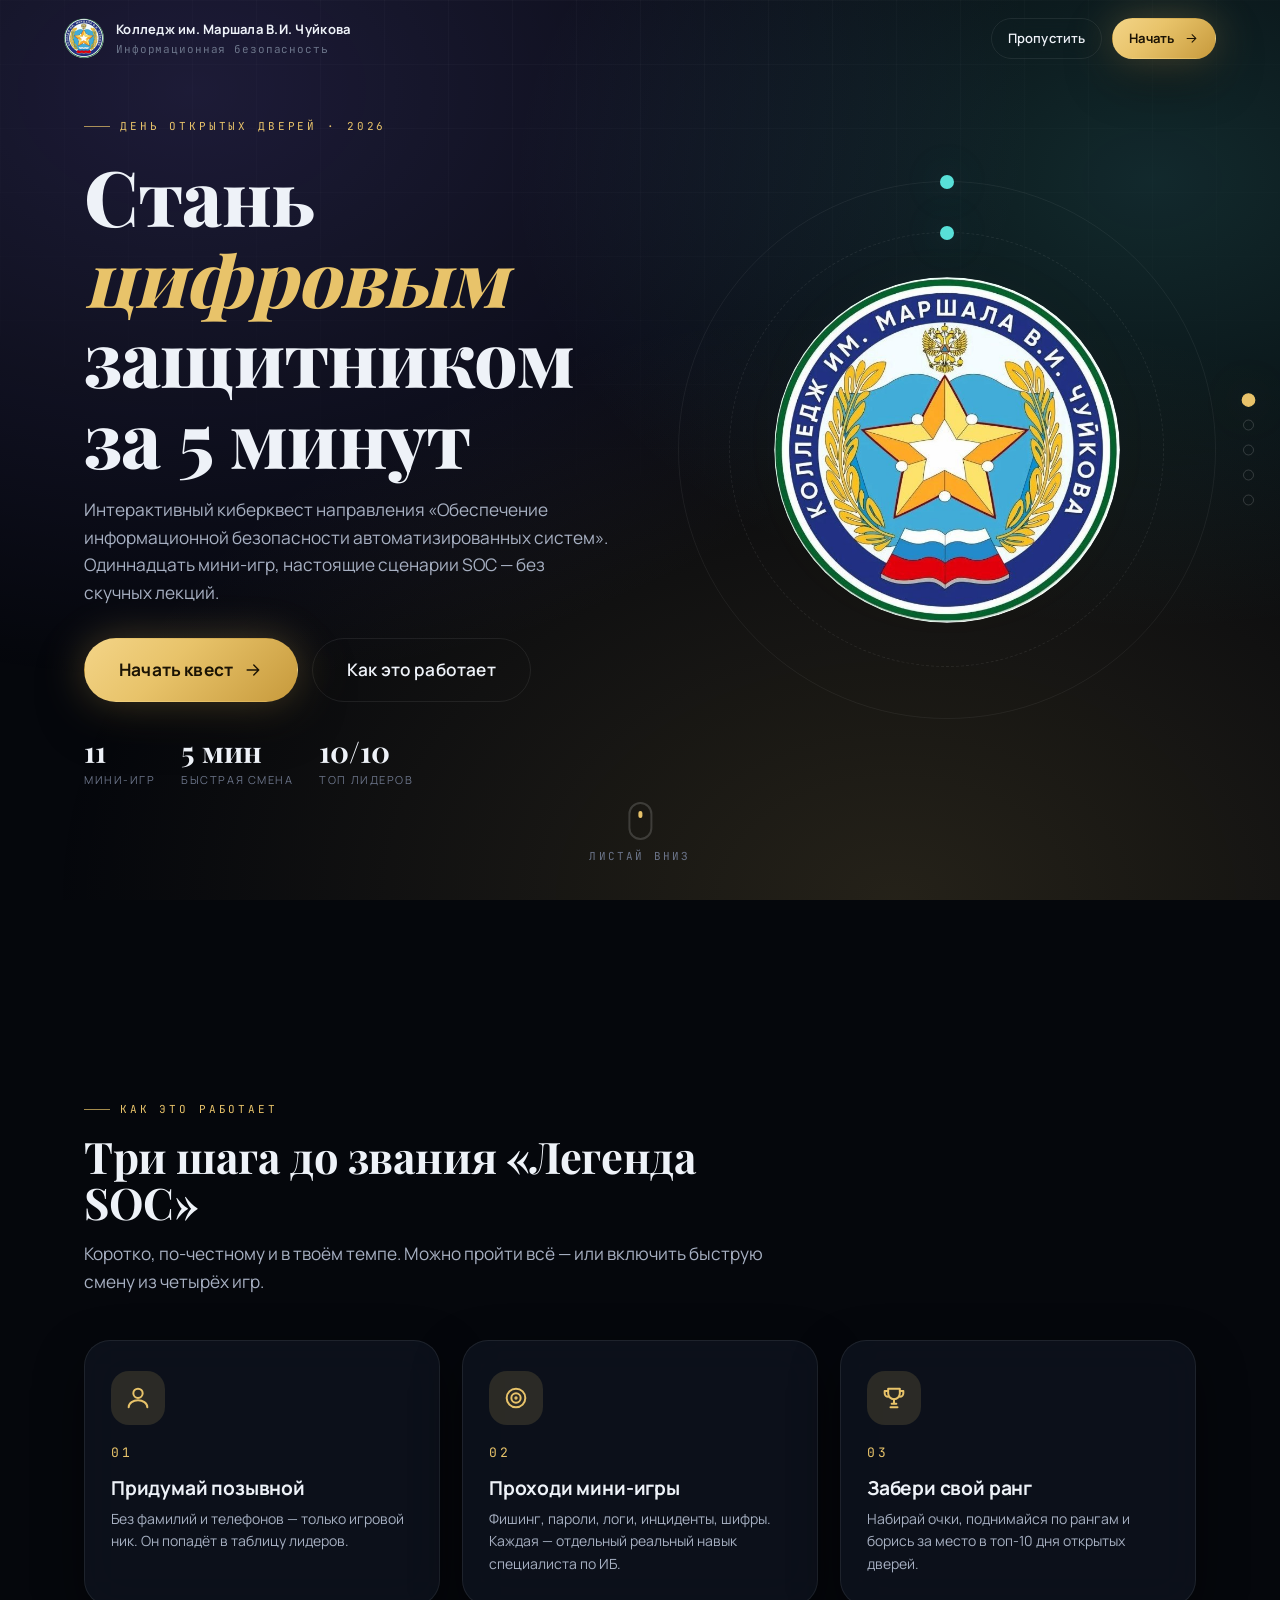
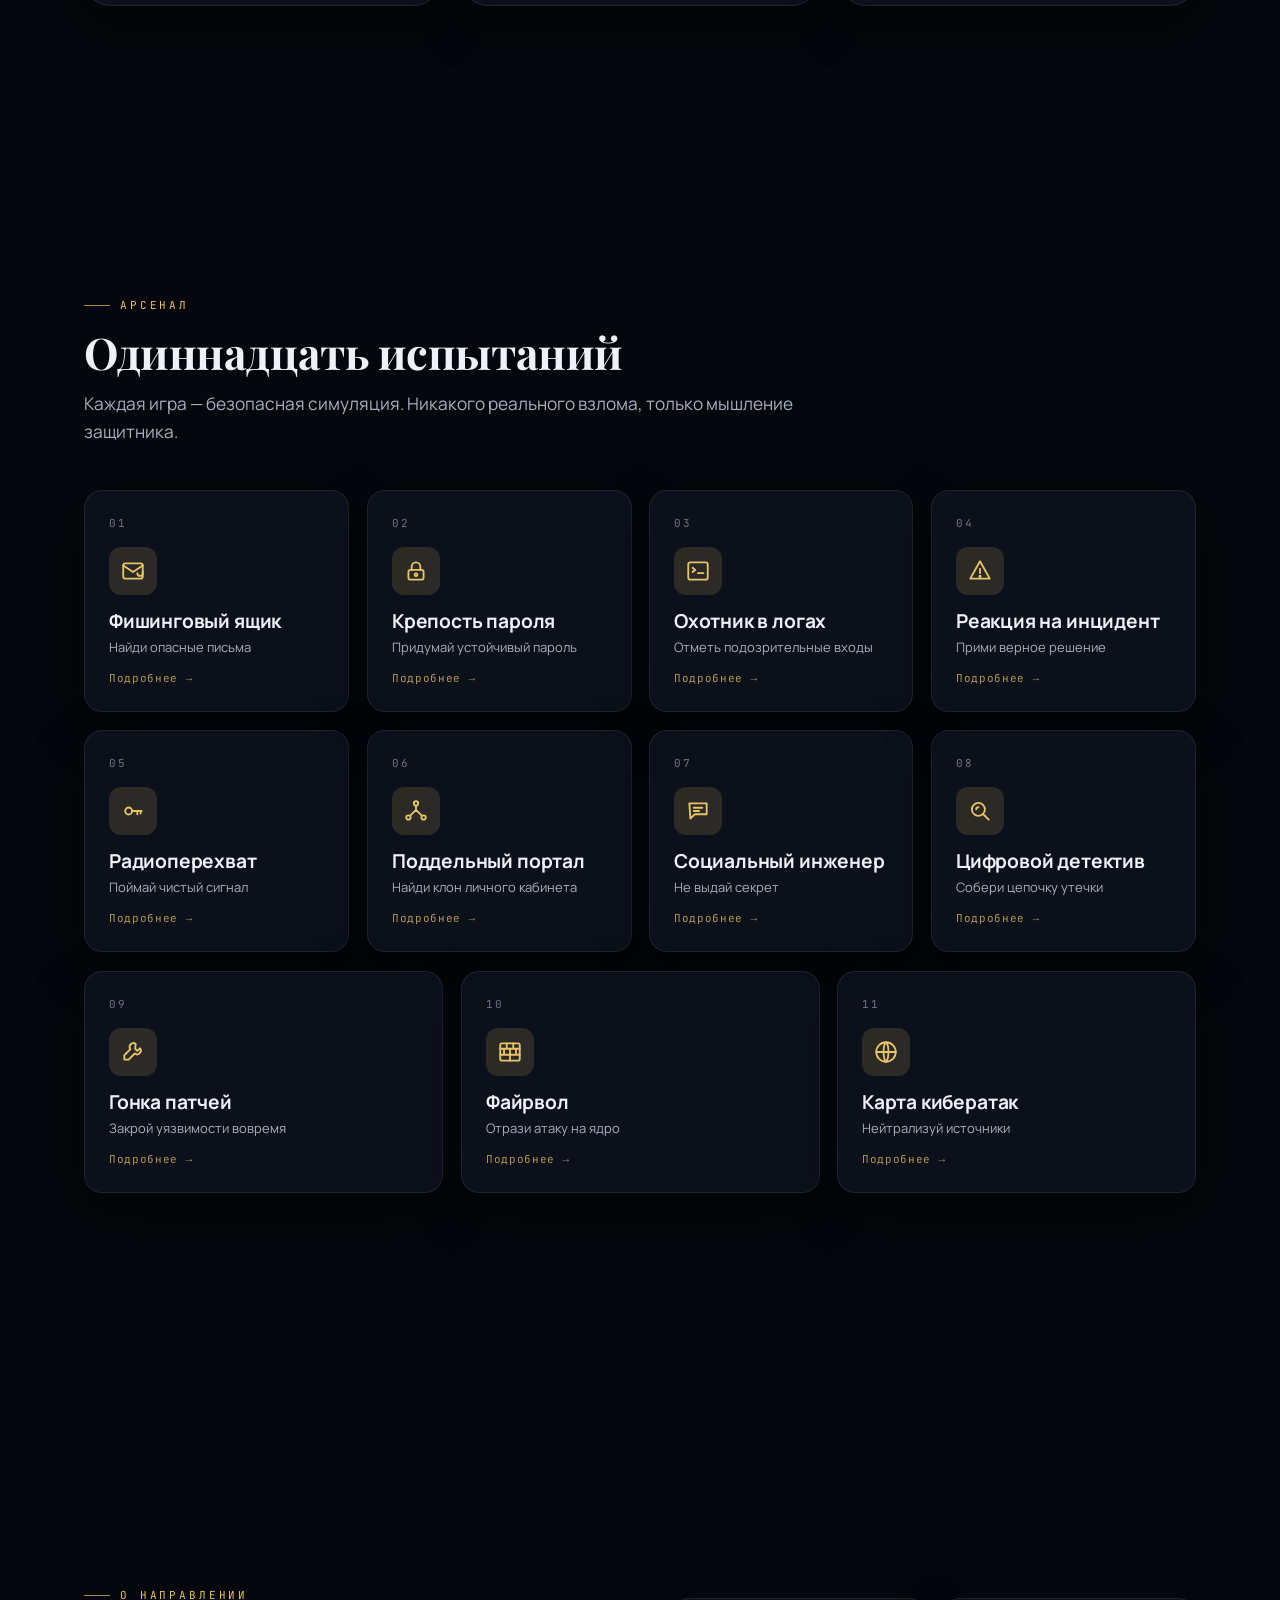
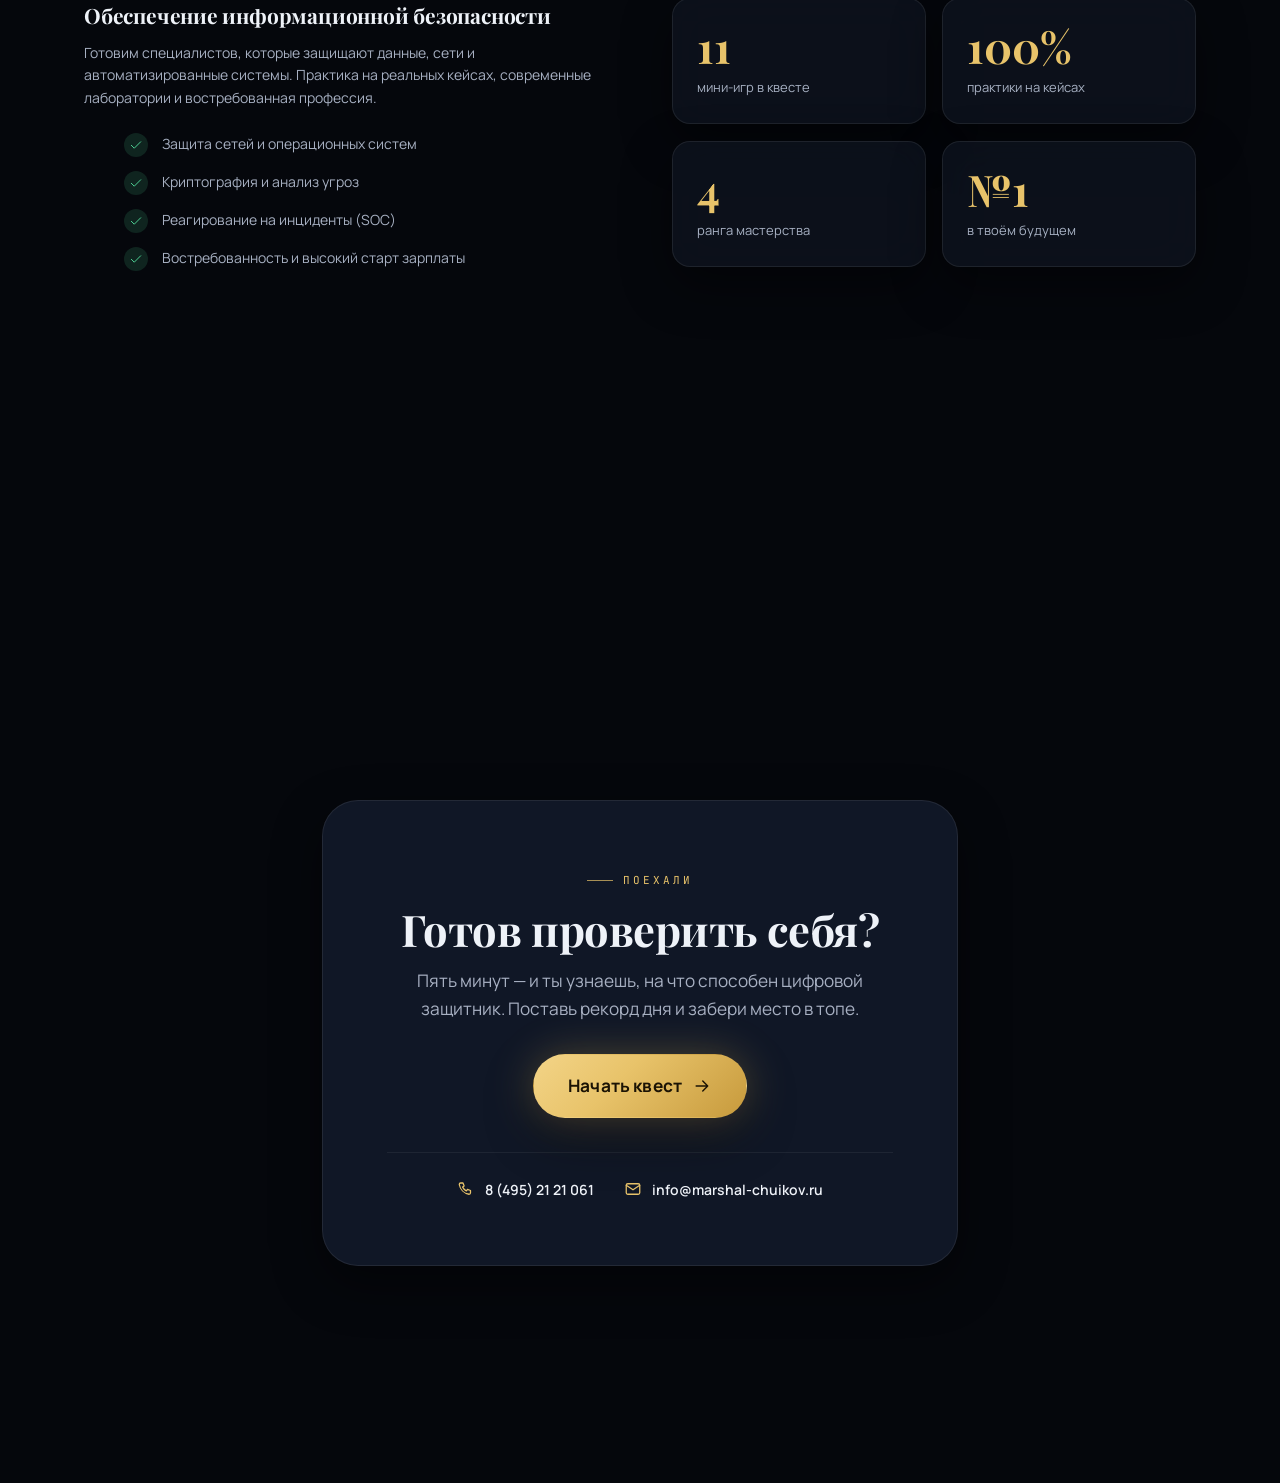
==== index.html @ a4984ce8 "Random directional core cracks and falling shard shatter on break." ====
<!DOCTYPE html>
<html lang="ru">
  <head>
    <meta charset="UTF-8" />
    <meta name="viewport" content="width=device-width, initial-scale=1.0" />
    <meta http-equiv="Cache-Control" content="no-cache, no-store, must-revalidate" />
    <meta http-equiv="Pragma" content="no-cache" />
    <meta name="referrer" content="strict-origin-when-cross-origin" />
    <meta http-equiv="X-Content-Type-Options" content="nosniff" />
    <meta
      http-equiv="Content-Security-Policy"
      content="default-src 'self'; script-src 'self'; style-src 'self' 'unsafe-inline'; img-src 'self' data: blob:; font-src 'self' data:; connect-src 'self' https://*.supabase.co wss://*.supabase.co; base-uri 'self'; form-action 'self'; object-src 'none'; frame-ancestors 'none'"
    />
    <title>КиберКвест · Колледж им. Маршала В.И. Чуйкова</title>
    <link rel="icon" href="assets/logo-chuikov.png" />
    <link rel="stylesheet" href="css/fonts.css?v=11" />
    <link rel="stylesheet" href="css/tokens.css?v=11" />
    <link rel="stylesheet" href="css/base.css?v=11" />
    <link rel="stylesheet" href="css/landing.css?v=11" />
    <link rel="stylesheet" href="css/app.css?v=20" />
    <link rel="stylesheet" href="css/games.css?v=24" />
  </head>
  <body data-build="24">
    <!-- ===================== SPLASH ===================== -->
    <div id="splash">
      <div class="splash-inner">
        <img
          class="splash-logo"
          src="assets/logo-chuikov.png"
          alt="Логотип колледжа"
        />
        <div class="splash-ring"><i></i></div>
        <div class="splash-title">Загрузка киберквеста</div>
      </div>
    </div>

    <!-- ===================== ЛЕНДИНГ ===================== -->
    <div class="l-progress" id="lProgress"></div>

    <header class="l-top" id="lTop">
      <div class="l-brand">
        <img src="assets/logo-chuikov.png" alt="" />
        <div>
          <b>Колледж им. Маршала В.И. Чуйкова</b>
          <span>Информационная безопасность</span>
        </div>
      </div>
      <div class="l-actions">
        <button class="btn btn-ghost btn-sm" id="skipBtn">Пропустить</button>
        <button class="btn btn-primary btn-sm" id="topStart">
          Начать <span class="i-arrow"></span>
        </button>
      </div>
    </header>

    <nav class="l-dots" id="lDots" aria-label="Навигация по секциям"></nav>

    <main id="landing">
      <!-- 1 — Герой -->
      <section class="snap-sec" id="s-hero" data-sec="0">
        <div class="container hero">
          <div class="hero-copy">
            <span class="eyebrow" data-reveal>День открытых дверей · 2026</span>
            <h1 data-reveal data-reveal-delay="80">
              Стань <em>цифровым</em> защитником за&nbsp;5&nbsp;минут
            </h1>
            <p class="hero-lead" data-reveal data-reveal-delay="160">
              Интерактивный киберквест направления «Обеспечение информационной
              безопасности автоматизированных систем». Одиннадцать мини-игр,
              настоящие сценарии SOC — без скучных лекций.
            </p>
            <div class="hero-cta" data-reveal data-reveal-delay="240">
              <button class="btn btn-primary btn-lg" id="heroStart">
                Начать квест <span class="i-arrow"></span>
              </button>
              <button class="btn btn-ghost btn-lg" id="heroScroll">
                Как это работает
              </button>
            </div>
            <div class="hero-meta" data-reveal data-reveal-delay="320">
              <div class="m">
                <b data-count="11">11</b><span>мини-игр</span>
              </div>
              <div class="m">
                <b data-count="5" data-suffix=" мин">5 мин</b
                ><span>быстрая смена</span>
              </div>
              <div class="m">
                <b data-count="10" data-suffix="/10">10/10</b
                ><span>топ лидеров</span>
              </div>
            </div>
          </div>
          <div class="hero-visual">
            <div class="orb-glow" data-parallax="0.05"></div>
            <div class="orb-ring r2"><span class="sat"></span></div>
            <div class="orb-ring r1"><span class="sat"></span></div>
            <div class="hero-orb-wrap">
              <img
                class="hero-orb"
                src="assets/logo-chuikov.png"
                alt="Эмблема колледжа"
              />
            </div>
          </div>
        </div>
        <div class="scroll-hint">
          <div class="mouse"></div>
          Листай вниз
        </div>
      </section>

      <!-- 2 — Что это -->
      <section class="snap-sec" id="s-how" data-sec="1">
        <div class="container games-wrap">
          <div class="sec-head">
            <span class="eyebrow" data-reveal>Как это работает</span>
            <h2 data-reveal data-reveal-delay="80">
              Три шага до звания «Легенда SOC»
            </h2>
            <p data-reveal data-reveal-delay="160">
              Коротко, по-честному и в твоём темпе. Можно пройти всё — или
              включить быструю смену из четырёх игр.
            </p>
          </div>
          <div class="steps" data-reveal-group>
            <div class="step panel" data-reveal>
              <div class="ic i-user"></div>
              <div class="num">01</div>
              <h3>Придумай позывной</h3>
              <p>
                Без фамилий и телефонов — только игровой ник. Он попадёт в
                таблицу лидеров.
              </p>
            </div>
            <div class="step panel" data-reveal>
              <div class="ic i-target"></div>
              <div class="num">02</div>
              <h3>Проходи мини-игры</h3>
              <p>
                Фишинг, пароли, логи, инциденты, шифры. Каждая — отдельный
                реальный навык специалиста по ИБ.
              </p>
            </div>
            <div class="step panel" data-reveal>
              <div class="ic i-trophy"></div>
              <div class="num">03</div>
              <h3>Забери свой ранг</h3>
              <p>
                Набирай очки, поднимайся по рангам и борись за место в топ-10
                дня открытых дверей.
              </p>
            </div>
          </div>
        </div>
      </section>

      <!-- 3 — Игры -->
      <section class="snap-sec" id="s-games" data-sec="2">
        <div class="container games-wrap">
          <div class="sec-head">
            <span class="eyebrow" data-reveal>Арсенал</span>
            <h2 data-reveal data-reveal-delay="80">Одиннадцать испытаний</h2>
            <p data-reveal data-reveal-delay="160">
              Каждая игра — безопасная симуляция. Никакого реального взлома, только
              мышление защитника.
            </p>
          </div>
          <div class="game-grid" id="landingGames" data-reveal-group></div>
        </div>
      </section>

      <!-- 4 — Направление -->
      <section class="snap-sec" id="s-dir" data-sec="3">
        <div class="container">
          <div class="dir">
            <div>
              <span class="eyebrow" data-reveal>О направлении</span>
              <h2 class="sec-head" data-reveal data-reveal-delay="80" style="margin-bottom: 16px">
                Обеспечение информационной безопасности
              </h2>
              <p class="text-dim" data-reveal data-reveal-delay="140">
                Готовим специалистов, которые защищают данные, сети и
                автоматизированные системы. Практика на реальных кейсах,
                современные лаборатории и востребованная профессия.
              </p>
              <ul class="dir-list" data-reveal-group>
                <li data-reveal>
                  <span class="tick i-check"></span>Защита сетей и
                  операционных систем
                </li>
                <li data-reveal>
                  <span class="tick i-check"></span>Криптография и анализ
                  угроз
                </li>
                <li data-reveal>
                  <span class="tick i-check"></span>Реагирование на инциденты
                  (SOC)
                </li>
                <li data-reveal>
                  <span class="tick i-check"></span>Востребованность и высокий
                  старт зарплаты
                </li>
              </ul>
            </div>
            <div class="dir-stats" data-reveal-group>
              <div class="stat panel" data-reveal>
                <b data-count="11">11</b><span>мини-игр в квесте</span>
              </div>
              <div class="stat panel" data-reveal>
                <b data-count="100" data-suffix="%">100%</b
                ><span>практики на кейсах</span>
              </div>
              <div class="stat panel" data-reveal>
                <b data-count="4">4</b><span>ранга мастерства</span>
              </div>
              <div class="stat panel" data-reveal>
                <b data-count="1" data-prefix="№">№1</b
                ><span>в твоём будущем</span>
              </div>
            </div>
          </div>
        </div>
      </section>

      <!-- 5 — Финал -->
      <section class="snap-sec" id="s-start" data-sec="4">
        <div class="container finale">
          <div class="finale-card panel-strong panel" data-reveal="zoom">
            <span class="eyebrow" style="justify-content: center">Поехали</span>
            <h2>Готов проверить себя?</h2>
            <p>
              Пять минут — и ты узнаешь, на что способен цифровой защитник.
              Поставь рекорд дня и забери место в топе.
            </p>
            <div class="hero-cta">
              <button class="btn btn-primary btn-lg" id="finaleStart">
                Начать квест <span class="i-arrow"></span>
              </button>
            </div>
            <div class="admissions">
              <a id="admPhone" href="#"><span class="i-phone"></span><span class="t"></span></a>
              <a id="admMail" href="#"><span class="i-mail"></span><span class="t"></span></a>
            </div>
          </div>
        </div>
      </section>
    </main>

    <!-- ===================== ПРИЛОЖЕНИЕ ===================== -->
    <div id="app">
      <div class="topbar">
        <div class="tb-brand" id="tbHome">
          <img src="assets/logo-chuikov.png" alt="" />
          <b>КиберКвест</b>
        </div>
        <div class="tb-right">
          <div class="hud" id="hud"></div>
          <button class="btn btn-ghost btn-sm tb-back" id="btnBack" type="button" hidden>
            <span class="i-back"></span> Назад
          </button>
        </div>
      </div>

      <!-- Экран: ник -->
      <section class="screen" id="scrNick">
        <div class="container">
          <div class="nick-wrap">
            <span class="i-user" style="color: var(--gold); display: inline-block; width: 46px; height: 46px"></span>
            <h2>Твой позывной</h2>
            <p>Придумай игровое имя — оно появится в таблице лидеров. Личные данные не нужны.</p>
            <input
              class="nick-input"
              id="nickInput"
              maxlength="14"
              placeholder="Введи свой позывной"
              autocomplete="off"
              spellcheck="false"
            />
            <button class="btn btn-primary btn-lg" id="nickGo">
              В штаб <span class="i-arrow"></span>
            </button>
          </div>
        </div>
      </section>

      <!-- Экран: хаб -->
      <section class="screen" id="scrHub">
        <div class="container">
          <div class="hub-head">
            <div>
              <h2>Штаб операций</h2>
              <p id="hubSub">Выбирай миссию. Можно в любом порядке.</p>
            </div>
            <div class="row gap-sm">
              <button class="btn btn-ghost btn-sm" id="toLeaders">
                <span class="i-trophy"></span> Лидеры
              </button>
              <button class="btn btn-ghost btn-sm" id="toAbout">О направлении</button>
            </div>
          </div>

          <div class="quick-banner" data-reveal>
            <div class="qb-ic i-bolt"></div>
            <div class="qb-txt">
              <b>Быстрая смена</b>
              <span>4 коротких игры примерно за 5 минут — идеально для очереди на стенде.</span>
            </div>
            <button class="btn btn-primary" id="quickStart">
              Запустить <span class="i-arrow"></span>
            </button>
          </div>

          <div class="hub-grid" id="hubGrid" data-reveal-group></div>
        </div>
      </section>

      <!-- Экран: игра -->
      <section class="screen" id="scrGame">
        <div class="container">
          <div class="stage" id="gameStage"></div>
        </div>
      </section>

      <!-- Экран: итоги -->
      <section class="screen" id="scrResult">
        <div class="container">
          <div class="result-wrap" id="resultWrap"></div>
        </div>
      </section>

      <!-- Экран: лидеры -->
      <section class="screen" id="scrLeaders">
        <div class="container">
          <div class="leaders">
            <h2>Таблица лидеров дня</h2>
            <div id="leadersList"></div>
            <div class="center" style="margin-top: 24px">
              <button class="btn btn-ghost" id="leadersBack">
                <span class="i-back"></span> В штаб
              </button>
            </div>
          </div>
        </div>
      </section>

      <!-- Экран: о направлении -->
      <section class="screen" id="scrAbout">
        <div class="container">
          <div class="about">
            <span class="eyebrow">Направление</span>
            <h2>Обеспечение информационной безопасности автоматизированных систем</h2>
            <p>
              Это специалисты, которые проектируют защиту, находят уязвимости,
              расследуют инциденты и обеспечивают работу критичных систем. Ты
              только что примерил эту роль в игре.
            </p>
            <p>
              На направлении — практика на современных стендах, криптография,
              защита сетей, реагирование на инциденты и реальные кейсы из работы
              SOC-центров.
            </p>
            <div class="admissions" style="justify-content: flex-start">
              <a id="aboutPhone" href="#"><span class="i-phone"></span><span class="t"></span></a>
              <a id="aboutMail" href="#"><span class="i-mail"></span><span class="t"></span></a>
            </div>
            <div class="center" style="margin-top: 28px">
              <button class="btn btn-ghost" id="aboutBack">
                <span class="i-back"></span> В штаб
              </button>
            </div>
          </div>
        </div>
      </section>
    </div>

    <!-- ===================== МОДАЛКИ ===================== -->
    <div class="modal" id="gameInfoModal" aria-hidden="true">
      <div class="modal-card panel-strong panel gi-card" role="dialog" aria-labelledby="giTitle">
        <div class="gi-top">
          <div class="gi-ic" id="giIcon"></div>
          <span class="gi-num" id="giNum"></span>
        </div>
        <h3 id="giTitle"></h3>
        <p class="gi-blurb" id="giBlurb"></p>
        <p class="text-dim" id="giAbout"></p>
        <div class="row gap-sm gi-actions">
          <button class="btn btn-ghost btn-sm" id="giClose" type="button">Закрыть</button>
          <button class="btn btn-primary btn-sm" id="giStart" type="button" hidden>
            Начать миссию <span class="i-arrow"></span>
          </button>
        </div>
      </div>
    </div>

    <div class="modal" id="pinModal">
      <div class="modal-card panel-strong panel">
        <h3>Режим преподавателя</h3>
        <p class="text-dim">Введите PIN для доступа к журналу попыток.</p>
        <input class="pin-input" id="pinInput" type="password" inputmode="numeric" maxlength="6" />
        <div class="pin-err" id="pinErr"></div>
        <div class="row gap-sm" style="justify-content: flex-end">
          <button class="btn btn-ghost btn-sm" id="pinCancel">Отмена</button>
          <button class="btn btn-primary btn-sm" id="pinGo">Войти</button>
        </div>
      </div>
    </div>

    <div class="modal" id="teacherModal">
      <div class="modal-card wide panel-strong panel">
        <div class="teacher-head">
          <h3>Журнал попыток</h3>
          <div class="row gap-sm">
            <button class="btn btn-ghost btn-sm" id="teacherCsv">
              <span class="i-download"></span> Экспорт CSV
            </button>
            <button class="btn btn-ghost btn-sm" id="teacherReset">Сбросить день</button>
            <button class="btn btn-ghost btn-sm" id="teacherClose">
              <span class="i-close"></span>
            </button>
          </div>
        </div>
        <div class="teacher-stats" id="teacherStats"></div>
        <p class="hint" id="teacherCloudLink" hidden style="margin: 0 0 14px">
          <span class="i-info"></span>
          <span
            >Облачный журнал (live-сессии):
            <a href="admin/" style="color: var(--gold)">открыть админку →</a></span
          >
        </p>
        <div style="overflow: hidden; border-radius: var(--r-md); border: 1px solid var(--stroke)">
          <table class="jtable" id="teacherTable"></table>
        </div>
      </div>
    </div>

    <div class="feedback" id="feedback">
      <div class="fb-ic"></div>
      <div><b id="fbTitle"></b> <span id="fbText"></span></div>
    </div>

    <!-- ===================== СКРИПТЫ ===================== -->
    <script src="js/config.js?v=21"></script>
    <script src="js/cloud-config.js?v=11"></script>
    <script src="assets/vendor/supabase.js?v=11"></script>
    <script src="js/guard.js?v=18"></script>
    <script src="js/cloud.js?v=19"></script>
    <script src="js/icons.js?v=11"></script>
    <script src="js/storage.js?v=17"></script>
    <script src="js/motion.js?v=11"></script>
    <script src="js/games/engine.js?v=19"></script>
    <script src="js/banks.js?v=19"></script>
    <script src="js/banks-more.js?v=17"></script>
    <script src="js/games/phishing.js?v=11"></script>
    <script src="js/games/passwords.js?v=17"></script>
    <script src="js/games/logs.js?v=19"></script>
    <script src="js/games/incident.js?v=11"></script>
    <script src="js/games/cipher.js?v=19"></script>
    <script src="js/games/network.js?v=21"></script>
    <script src="js/games/social.js?v=11"></script>
    <script src="js/games/detective.js?v=11"></script>
    <script src="js/games/patches.js?v=17"></script>
    <script src="js/games/firewall.js?v=15"></script>
    <script src="js/games/attackmap.js?v=24"></script>
    <script src="js/landing.js?v=11"></script>
    <script src="js/app.js?v=19"></script>
  </body>
</html>
---- css/fonts.css ----
/* Локальные шрифты (офлайн, без интернета). Кириллица + латиница. */

/* ---------- Manrope (интерфейс / текст) ---------- */
@font-face {
  font-family: "Manrope";
  font-style: normal;
  font-weight: 400;
  font-display: swap;
  src: url("../assets/fonts/manrope-cyrillic-400-normal.woff2") format("woff2");
  unicode-range: U+0301, U+0400-045F, U+0490-0491, U+04B0-04B1, U+2116;
}
@font-face {
  font-family: "Manrope";
  font-style: normal;
  font-weight: 400;
  font-display: swap;
  src: url("../assets/fonts/manrope-latin-400-normal.woff2") format("woff2");
  unicode-range: U+0000-00FF, U+0131, U+0152-0153, U+2000-206F, U+2074, U+20AC, U+2122, U+2212, U+FEFF, U+FFFD;
}
@font-face {
  font-family: "Manrope";
  font-style: normal;
  font-weight: 500;
  font-display: swap;
  src: url("../assets/fonts/manrope-cyrillic-500-normal.woff2") format("woff2");
  unicode-range: U+0301, U+0400-045F, U+0490-0491, U+04B0-04B1, U+2116;
}
@font-face {
  font-family: "Manrope";
  font-style: normal;
  font-weight: 500;
  font-display: swap;
  src: url("../assets/fonts/manrope-latin-500-normal.woff2") format("woff2");
  unicode-range: U+0000-00FF, U+0131, U+0152-0153, U+2000-206F, U+2074, U+20AC, U+2122, U+2212, U+FEFF, U+FFFD;
}
@font-face {
  font-family: "Manrope";
  font-style: normal;
  font-weight: 600;
  font-display: swap;
  src: url("../assets/fonts/manrope-cyrillic-600-normal.woff2") format("woff2");
  unicode-range: U+0301, U+0400-045F, U+0490-0491, U+04B0-04B1, U+2116;
}
@font-face {
  font-family: "Manrope";
  font-style: normal;
  font-weight: 600;
  font-display: swap;
  src: url("../assets/fonts/manrope-latin-600-normal.woff2") format("woff2");
  unicode-range: U+0000-00FF, U+0131, U+0152-0153, U+2000-206F, U+2074, U+20AC, U+2122, U+2212, U+FEFF, U+FFFD;
}
@font-face {
  font-family: "Manrope";
  font-style: normal;
  font-weight: 700;
  font-display: swap;
  src: url("../assets/fonts/manrope-cyrillic-700-normal.woff2") format("woff2");
  unicode-range: U+0301, U+0400-045F, U+0490-0491, U+04B0-04B1, U+2116;
}
@font-face {
  font-family: "Manrope";
  font-style: normal;
  font-weight: 700;
  font-display: swap;
  src: url("../assets/fonts/manrope-latin-700-normal.woff2") format("woff2");
  unicode-range: U+0000-00FF, U+0131, U+0152-0153, U+2000-206F, U+2074, U+20AC, U+2122, U+2212, U+FEFF, U+FFFD;
}
@font-face {
  font-family: "Manrope";
  font-style: normal;
  font-weight: 800;
  font-display: swap;
  src: url("../assets/fonts/manrope-cyrillic-800-normal.woff2") format("woff2");
  unicode-range: U+0301, U+0400-045F, U+0490-0491, U+04B0-04B1, U+2116;
}
@font-face {
  font-family: "Manrope";
  font-style: normal;
  font-weight: 800;
  font-display: swap;
  src: url("../assets/fonts/manrope-latin-800-normal.woff2") format("woff2");
  unicode-range: U+0000-00FF, U+0131, U+0152-0153, U+2000-206F, U+2074, U+20AC, U+2122, U+2212, U+FEFF, U+FFFD;
}

/* ---------- Playfair Display (заголовки / дисплей) ---------- */
@font-face {
  font-family: "Playfair Display";
  font-style: normal;
  font-weight: 500;
  font-display: swap;
  src: url("../assets/fonts/playfair-display-cyrillic-500-normal.woff2") format("woff2");
  unicode-range: U+0301, U+0400-045F, U+0490-0491, U+04B0-04B1, U+2116;
}
@font-face {
  font-family: "Playfair Display";
  font-style: normal;
  font-weight: 500;
  font-display: swap;
  src: url("../assets/fonts/playfair-display-latin-500-normal.woff2") format("woff2");
  unicode-range: U+0000-00FF, U+0131, U+0152-0153, U+2000-206F, U+2074, U+20AC, U+2122, U+2212, U+FEFF, U+FFFD;
}
@font-face {
  font-family: "Playfair Display";
  font-style: normal;
  font-weight: 600;
  font-display: swap;
  src: url("../assets/fonts/playfair-display-cyrillic-600-normal.woff2") format("woff2");
  unicode-range: U+0301, U+0400-045F, U+0490-0491, U+04B0-04B1, U+2116;
}
@font-face {
  font-family: "Playfair Display";
  font-style: normal;
  font-weight: 600;
  font-display: swap;
  src: url("../assets/fonts/playfair-display-latin-600-normal.woff2") format("woff2");
  unicode-range: U+0000-00FF, U+0131, U+0152-0153, U+2000-206F, U+2074, U+20AC, U+2122, U+2212, U+FEFF, U+FFFD;
}
@font-face {
  font-family: "Playfair Display";
  font-style: normal;
  font-weight: 700;
  font-display: swap;
  src: url("../assets/fonts/playfair-display-cyrillic-700-normal.woff2") format("woff2");
  unicode-range: U+0301, U+0400-045F, U+0490-0491, U+04B0-04B1, U+2116;
}
@font-face {
  font-family: "Playfair Display";
  font-style: normal;
  font-weight: 700;
  font-display: swap;
  src: url("../assets/fonts/playfair-display-latin-700-normal.woff2") format("woff2");
  unicode-range: U+0000-00FF, U+0131, U+0152-0153, U+2000-206F, U+2074, U+20AC, U+2122, U+2212, U+FEFF, U+FFFD;
}
@font-face {
  font-family: "Playfair Display";
  font-style: normal;
  font-weight: 800;
  font-display: swap;
  src: url("../assets/fonts/playfair-display-cyrillic-800-normal.woff2") format("woff2");
  unicode-range: U+0301, U+0400-045F, U+0490-0491, U+04B0-04B1, U+2116;
}
@font-face {
  font-family: "Playfair Display";
  font-style: normal;
  font-weight: 800;
  font-display: swap;
  src: url("../assets/fonts/playfair-display-latin-800-normal.woff2") format("woff2");
  unicode-range: U+0000-00FF, U+0131, U+0152-0153, U+2000-206F, U+2074, U+20AC, U+2122, U+2212, U+FEFF, U+FFFD;
}
@font-face {
  font-family: "Playfair Display";
  font-style: normal;
  font-weight: 900;
  font-display: swap;
  src: url("../assets/fonts/playfair-display-cyrillic-900-normal.woff2") format("woff2");
  unicode-range: U+0301, U+0400-045F, U+0490-0491, U+04B0-04B1, U+2116;
}
@font-face {
  font-family: "Playfair Display";
  font-style: normal;
  font-weight: 900;
  font-display: swap;
  src: url("../assets/fonts/playfair-display-latin-900-normal.woff2") format("woff2");
  unicode-range: U+0000-00FF, U+0131, U+0152-0153, U+2000-206F, U+2074, U+20AC, U+2122, U+2212, U+FEFF, U+FFFD;
}

/* ---------- JetBrains Mono (код / логи / цифры) ---------- */
@font-face {
  font-family: "JetBrains Mono";
  font-style: normal;
  font-weight: 400;
  font-display: swap;
  src: url("../assets/fonts/jetbrains-mono-cyrillic-400-normal.woff2") format("woff2");
  unicode-range: U+0301, U+0400-045F, U+0490-0491, U+04B0-04B1, U+2116;
}
@font-face {
  font-family: "JetBrains Mono";
  font-style: normal;
  font-weight: 400;
  font-display: swap;
  src: url("../assets/fonts/jetbrains-mono-latin-400-normal.woff2") format("woff2");
  unicode-range: U+0000-00FF, U+0131, U+0152-0153, U+2000-206F, U+2074, U+20AC, U+2122, U+2212, U+FEFF, U+FFFD;
}
@font-face {
  font-family: "JetBrains Mono";
  font-style: normal;
  font-weight: 500;
  font-display: swap;
  src: url("../assets/fonts/jetbrains-mono-cyrillic-500-normal.woff2") format("woff2");
  unicode-range: U+0301, U+0400-045F, U+0490-0491, U+04B0-04B1, U+2116;
}
@font-face {
  font-family: "JetBrains Mono";
  font-style: normal;
  font-weight: 500;
  font-display: swap;
  src: url("../assets/fonts/jetbrains-mono-latin-500-normal.woff2") format("woff2");
  unicode-range: U+0000-00FF, U+0131, U+0152-0153, U+2000-206F, U+2074, U+20AC, U+2122, U+2212, U+FEFF, U+FFFD;
}
@font-face {
  font-family: "JetBrains Mono";
  font-style: normal;
  font-weight: 700;
  font-display: swap;
  src: url("../assets/fonts/jetbrains-mono-cyrillic-700-normal.woff2") format("woff2");
  unicode-range: U+0301, U+0400-045F, U+0490-0491, U+04B0-04B1, U+2116;
}
@font-face {
  font-family: "JetBrains Mono";
  font-style: normal;
  font-weight: 700;
  font-display: swap;
  src: url("../assets/fonts/jetbrains-mono-latin-700-normal.woff2") format("woff2");
  unicode-range: U+0000-00FF, U+0131, U+0152-0153, U+2000-206F, U+2074, U+20AC, U+2122, U+2212, U+FEFF, U+FFFD;
}
---- css/tokens.css ----
/* ============================================================
   Дизайн-токены. Кинематографичная тёмная премиум-тема.
   Чернила (ink) + золото (gold) + холодная бирюза акцента.
   ============================================================ */
:root {
  /* --- Базовые цвета фона --- */
  --ink-900: #05070c;
  --ink-850: #080b12;
  --ink-800: #0b0f18;
  --ink-700: #11162130; /* не используется напрямую */
  --bg: var(--ink-900);
  --bg-elev: #0d1220;

  /* --- Стекло / панели --- */
  --glass: rgba(18, 24, 38, 0.6);
  --glass-strong: rgba(20, 27, 44, 0.82);
  --glass-soft: rgba(255, 255, 255, 0.03);
  --stroke: rgba(255, 255, 255, 0.08);
  --stroke-strong: rgba(255, 255, 255, 0.16);
  --hairline: rgba(255, 255, 255, 0.06);

  /* --- Текст --- */
  --text: #eef2f8;
  --text-dim: #a7b0c2;
  --text-faint: #6b7489;

  /* --- Акценты --- */
  --gold: #e8c36a;
  --gold-deep: #c79a3c;
  --gold-soft: rgba(232, 195, 106, 0.14);
  --cyan: #58e0d8;
  --cyan-deep: #2bb6ad;
  --violet: #8a7bff;

  /* --- Семантика --- */
  --ok: #4fd396;
  --ok-soft: rgba(79, 211, 150, 0.14);
  --danger: #ff6b6b;
  --danger-soft: rgba(255, 107, 107, 0.14);
  --warn: #ffbf5a;
  --warn-soft: rgba(255, 191, 90, 0.14);

  /* --- Градиенты --- */
  --grad-gold: linear-gradient(135deg, #f3d487 0%, #e8c36a 40%, #c79a3c 100%);
  --grad-cyan: linear-gradient(135deg, #7af0e8 0%, #58e0d8 45%, #2bb6ad 100%);
  --grad-aurora: radial-gradient(
      120% 120% at 15% 10%,
      rgba(138, 123, 255, 0.18) 0%,
      transparent 55%
    ),
    radial-gradient(100% 100% at 90% 20%, rgba(88, 224, 216, 0.16) 0%, transparent 50%),
    radial-gradient(120% 120% at 70% 100%, rgba(232, 195, 106, 0.14) 0%, transparent 55%);

  /* --- Типографика --- */
  --font-display: "Playfair Display", Georgia, "Times New Roman", serif;
  --font-ui: "Manrope", "Segoe UI", system-ui, -apple-system, sans-serif;
  --font-mono: "JetBrains Mono", "Cascadia Code", Consolas, monospace;

  /* Плавная типошкала (clamp для 1366→1920) */
  --fs-hero: clamp(42px, 6vw, 92px);
  --fs-h1: clamp(30px, 3.4vw, 52px);
  --fs-h2: clamp(23px, 2.3vw, 34px);
  --fs-h3: clamp(18px, 1.5vw, 23px);
  --fs-lead: clamp(16px, 1.35vw, 21px);
  --fs-body: clamp(14px, 1.05vw, 17px);
  --fs-sm: 13px;
  --fs-xs: 11px;

  /* --- Радиусы --- */
  --r-xs: 8px;
  --r-sm: 12px;
  --r-md: 18px;
  --r-lg: 26px;
  --r-xl: 36px;
  --r-pill: 999px;

  /* --- Тени --- */
  --sh-sm: 0 2px 10px rgba(0, 0, 0, 0.35);
  --sh-md: 0 18px 50px rgba(0, 0, 0, 0.45);
  --sh-lg: 0 40px 120px rgba(0, 0, 0, 0.6);
  --glow-gold: 0 0 40px rgba(232, 195, 106, 0.28);
  --glow-cyan: 0 0 40px rgba(88, 224, 216, 0.26);

  /* --- Пространство --- */
  --pad-page: clamp(20px, 5vw, 90px);
  --maxw: 1240px;

  /* --- Движение --- */
  --ease: cubic-bezier(0.22, 1, 0.36, 1);
  --ease-soft: cubic-bezier(0.4, 0, 0.2, 1);
  --dur-1: 0.18s;
  --dur-2: 0.4s;
  --dur-3: 0.7s;
  --dur-4: 1.1s;

  --z-splash: 100;
  --z-topbar: 60;
  --z-modal: 90;
}
---- css/base.css ----
/* ============================================================
   Базовый слой: сброс, типографика, кнопки, панели, утилиты.
   ============================================================ */

*,
*::before,
*::after {
  box-sizing: border-box;
}

/* Иначе авторский display:grid/flex перебивает атрибут hidden */
[hidden] {
  display: none !important;
}

html,
body {
  margin: 0;
  padding: 0;
  height: 100%;
}

html {
  -webkit-text-size-adjust: 100%;
  scroll-behavior: smooth;
}

body {
  font-family: var(--font-ui);
  font-size: var(--fs-body);
  line-height: 1.6;
  color: var(--text);
  background: var(--bg);
  -webkit-font-smoothing: antialiased;
  text-rendering: optimizeLegibility;
  overflow-x: hidden;
}

/* Фоновая аврора + лёгкая сетка на всём приложении */
body::before {
  content: "";
  position: fixed;
  inset: 0;
  background: var(--grad-aurora);
  z-index: -2;
  pointer-events: none;
}
body::after {
  content: "";
  position: fixed;
  inset: 0;
  background-image: linear-gradient(rgba(255, 255, 255, 0.025) 1px, transparent 1px),
    linear-gradient(90deg, rgba(255, 255, 255, 0.025) 1px, transparent 1px);
  background-size: 64px 64px;
  mask-image: radial-gradient(120% 90% at 50% 0%, #000 10%, transparent 75%);
  -webkit-mask-image: radial-gradient(120% 90% at 50% 0%, #000 10%, transparent 75%);
  z-index: -1;
  pointer-events: none;
}

img {
  max-width: 100%;
  display: block;
}

button,
input,
select {
  font: inherit;
  color: inherit;
}

::selection {
  background: var(--gold-soft);
  color: #fff;
}

/* Скроллбар */
::-webkit-scrollbar {
  width: 10px;
  height: 10px;
}
::-webkit-scrollbar-track {
  background: transparent;
}
::-webkit-scrollbar-thumb {
  background: rgba(255, 255, 255, 0.12);
  border-radius: 999px;
}
::-webkit-scrollbar-thumb:hover {
  background: rgba(255, 255, 255, 0.22);
}

/* ---------------- Типографика ---------------- */
h1,
h2,
h3 {
  font-family: var(--font-display);
  font-weight: 700;
  line-height: 1.05;
  margin: 0;
  letter-spacing: -0.01em;
}
.display {
  font-family: var(--font-display);
  font-weight: 800;
  font-size: var(--fs-hero);
  line-height: 0.98;
  letter-spacing: -0.02em;
}
p {
  margin: 0;
}

.mono {
  font-family: var(--font-mono);
}

.text-gold {
  color: var(--gold);
}
.text-cyan {
  color: var(--cyan);
}
.text-dim {
  color: var(--text-dim);
}

.grad-text {
  background: var(--grad-gold);
  -webkit-background-clip: text;
  background-clip: text;
  color: transparent;
}

/* Надзаголовок (eyebrow) */
.eyebrow {
  display: inline-flex;
  align-items: center;
  gap: 10px;
  font-family: var(--font-mono);
  font-size: var(--fs-xs);
  letter-spacing: 0.26em;
  text-transform: uppercase;
  color: var(--gold);
}
.eyebrow::before {
  content: "";
  width: 26px;
  height: 1px;
  background: var(--gold);
  opacity: 0.7;
}

/* ---------------- Кнопки ---------------- */
.btn {
  --b-bg: var(--glass);
  --b-fg: var(--text);
  display: inline-flex;
  align-items: center;
  justify-content: center;
  gap: 10px;
  padding: 14px 26px;
  border: 1px solid var(--stroke-strong);
  border-radius: var(--r-pill);
  background: var(--b-bg);
  color: var(--b-fg);
  font-weight: 600;
  font-size: var(--fs-body);
  letter-spacing: 0.01em;
  cursor: pointer;
  text-decoration: none;
  position: relative;
  overflow: hidden;
  transition: transform var(--dur-1) var(--ease),
    border-color var(--dur-2) var(--ease), background var(--dur-2) var(--ease),
    box-shadow var(--dur-2) var(--ease);
  -webkit-backdrop-filter: blur(14px);
  backdrop-filter: blur(14px);
}
.btn:hover {
  transform: translateY(-2px);
  border-color: var(--stroke-strong);
}
.btn:active {
  transform: translateY(0);
}
.btn:focus-visible {
  outline: 2px solid var(--gold);
  outline-offset: 3px;
}

.btn-primary {
  --b-bg: var(--grad-gold);
  --b-fg: #1b1304;
  border-color: transparent;
  box-shadow: var(--glow-gold), var(--sh-md);
  font-weight: 700;
}
.btn-primary:hover {
  box-shadow: 0 0 60px rgba(232, 195, 106, 0.42), var(--sh-md);
}
.btn-primary::after {
  content: "";
  position: absolute;
  inset: 0;
  background: linear-gradient(
    110deg,
    transparent 20%,
    rgba(255, 255, 255, 0.55) 50%,
    transparent 80%
  );
  transform: translateX(-120%);
  transition: transform 0.9s var(--ease);
}
.btn-primary:hover::after {
  transform: translateX(120%);
}

.btn-ghost {
  background: transparent;
  border-color: var(--stroke);
}
.btn-ghost:hover {
  background: var(--glass-soft);
  border-color: var(--stroke-strong);
}

.btn-sm {
  padding: 9px 16px;
  font-size: var(--fs-sm);
}
.btn-lg {
  padding: 17px 34px;
  font-size: var(--fs-lead);
}

.btn:disabled {
  opacity: 0.4;
  cursor: not-allowed;
  transform: none;
}

/* ---------------- Панели / карточки ---------------- */
.panel {
  background: var(--glass);
  border: 1px solid var(--stroke);
  border-radius: var(--r-lg);
  -webkit-backdrop-filter: blur(22px);
  backdrop-filter: blur(22px);
  box-shadow: var(--sh-md);
}
.panel-strong {
  background: var(--glass-strong);
}

/* бейдж / чип */
.chip {
  display: inline-flex;
  align-items: center;
  gap: 8px;
  padding: 7px 14px;
  border-radius: var(--r-pill);
  border: 1px solid var(--stroke);
  background: var(--glass-soft);
  font-size: var(--fs-sm);
  color: var(--text-dim);
  -webkit-backdrop-filter: blur(10px);
  backdrop-filter: blur(10px);
}
.chip .dot {
  width: 7px;
  height: 7px;
  border-radius: 50%;
  background: var(--cyan);
  box-shadow: 0 0 10px var(--cyan);
}

/* ---------------- Утилиты ---------------- */
.hidden {
  display: none !important;
}
.container {
  width: 100%;
  max-width: var(--maxw);
  margin: 0 auto;
  padding: 0 var(--pad-page);
}
.stack {
  display: flex;
  flex-direction: column;
}
.row {
  display: flex;
  align-items: center;
}
.gap-sm {
  gap: 10px;
}
.gap-md {
  gap: 18px;
}
.gap-lg {
  gap: 30px;
}
.center {
  text-align: center;
}

/* ---------------- Splash (заставка загрузки) ---------------- */
#splash {
  position: fixed;
  inset: 0;
  z-index: var(--z-splash);
  display: grid;
  place-items: center;
  background: radial-gradient(120% 120% at 50% 40%, #0a0f1b 0%, #05070c 70%);
  transition: opacity 0.6s var(--ease), visibility 0.6s var(--ease);
}
#splash.gone {
  opacity: 0;
  visibility: hidden;
}
.splash-inner {
  display: grid;
  place-items: center;
  gap: 22px;
}
.splash-logo {
  width: 118px;
  height: 118px;
  border-radius: 50%;
  object-fit: cover;
  box-shadow: var(--glow-gold), var(--sh-lg);
  animation: splashPop 0.9s var(--ease) both;
}
.splash-ring {
  width: 190px;
  height: 4px;
  border-radius: 999px;
  background: rgba(255, 255, 255, 0.08);
  overflow: hidden;
}
.splash-ring i {
  display: block;
  height: 100%;
  width: 40%;
  border-radius: 999px;
  background: var(--grad-gold);
  animation: splashBar 1.4s var(--ease) infinite;
}
.splash-title {
  font-family: var(--font-mono);
  font-size: var(--fs-xs);
  letter-spacing: 0.3em;
  text-transform: uppercase;
  color: var(--text-faint);
}
@keyframes splashPop {
  from {
    opacity: 0;
    transform: scale(0.8);
  }
  to {
    opacity: 1;
    transform: scale(1);
  }
}
@keyframes splashBar {
  0% {
    transform: translateX(-120%);
  }
  100% {
    transform: translateX(360%);
  }
}

/* ---------------- Иконки (инлайн-плейсхолдеры i-NAME) ---------------- */
[class^="i-"] > svg,
[class*=" i-"] > svg {
  width: 1.15em;
  height: 1.15em;
  display: inline-block;
  vertical-align: -0.22em;
}
.btn > [class^="i-"],
.btn > [class*=" i-"] {
  display: inline-flex;
  align-items: center;
}
.quick-banner .qb-ic > svg,
.hub-card .hc-ic > svg,
.stage-id .st-ic > svg {
  width: 26px;
  height: 26px;
  vertical-align: middle;
}

/* ---------------- Reveal-анимации (motion.js) ---------------- */
[data-parallax] {
  will-change: transform;
  transition: transform 0.25s cubic-bezier(0.4, 0, 0.2, 1);
}

[data-reveal] {
  opacity: 0;
  transform: translateY(20px);
  transition: opacity 0.85s var(--ease), transform 0.85s var(--ease),
    filter 0.85s var(--ease);
  will-change: opacity, transform;
}
[data-reveal="fade"] {
  transform: none;
}
[data-reveal="left"] {
  transform: translateX(-40px);
}
[data-reveal="right"] {
  transform: translateX(40px);
}
[data-reveal="zoom"] {
  transform: scale(0.92);
}
[data-reveal="blur"] {
  filter: blur(14px);
  transition: opacity var(--dur-3) var(--ease), transform var(--dur-3) var(--ease),
    filter var(--dur-3) var(--ease);
}
[data-reveal].in {
  opacity: 1;
  transform: none;
  filter: none;
}

/* Побуквенная анимация заголовка */
.char {
  display: inline-block;
  opacity: 0;
  transform: translateY(0.5em) rotate(4deg);
  animation: charIn 0.7s var(--ease) forwards;
  animation-delay: calc(var(--i) * 0.028s + 0.1s);
}
@keyframes charIn {
  to {
    opacity: 1;
    transform: none;
  }
}

/* ---------- Доступность: уважаем reduced-motion ---------- */
@media (prefers-reduced-motion: reduce) {
  html {
    scroll-behavior: auto;
  }
  *,
  *::before,
  *::after {
    animation-duration: 0.001ms !important;
    animation-iteration-count: 1 !important;
    transition-duration: 0.001ms !important;
    scroll-behavior: auto !important;
  }
}
---- css/landing.css ----
/* ============================================================
   Лендинг — вертикальный scroll-snap сторителлинг.
   5 секций: герой → что это → игры → направление → старт.
   ============================================================ */

#landing {
  position: relative;
}
body.snap {
  scroll-snap-type: y proximity;
}
.snap-sec {
  position: relative;
  min-height: 100vh;
  scroll-snap-align: start;
  display: flex;
  align-items: center;
  padding: clamp(70px, 10vh, 120px) 0 90px;
  overflow: hidden;
}

/* --- Верхняя мини-панель лендинга --- */
.l-top {
  position: fixed;
  top: 0;
  left: 0;
  right: 0;
  z-index: var(--z-topbar);
  display: flex;
  align-items: center;
  justify-content: space-between;
  padding: 18px var(--pad-page);
  transition: background var(--dur-2) var(--ease), border-color var(--dur-2);
  border-bottom: 1px solid transparent;
}
.l-top.scrolled {
  background: rgba(5, 7, 12, 0.72);
  border-bottom-color: var(--hairline);
  -webkit-backdrop-filter: blur(18px);
  backdrop-filter: blur(18px);
}
.l-brand {
  display: flex;
  align-items: center;
  gap: 12px;
}
.l-brand img {
  width: 40px;
  height: 40px;
  border-radius: 50%;
  object-fit: cover;
  clip-path: circle(50%);
  box-shadow: 0 0 0 1px var(--stroke);
}
.l-brand b {
  font-weight: 700;
  font-size: var(--fs-sm);
  letter-spacing: 0.02em;
}
.l-brand span {
  display: block;
  font-size: var(--fs-xs);
  color: var(--text-faint);
  font-family: var(--font-mono);
  letter-spacing: 0.08em;
}

/* --- Прогресс скролла (сверху) --- */
.l-progress {
  position: fixed;
  top: 0;
  left: 0;
  height: 3px;
  width: 0%;
  background: var(--grad-gold);
  z-index: calc(var(--z-topbar) + 1);
  box-shadow: var(--glow-gold);
  transition: width 0.1s linear;
}

/* --- Точки-навигация (справа) --- */
.l-dots {
  position: fixed;
  right: 26px;
  top: 50%;
  transform: translateY(-50%);
  z-index: var(--z-topbar);
  display: grid;
  gap: 14px;
}
.l-dots button {
  width: 11px;
  height: 11px;
  border-radius: 50%;
  border: 1px solid var(--stroke-strong);
  background: transparent;
  cursor: pointer;
  padding: 0;
  transition: all var(--dur-2) var(--ease);
}
.l-dots button.active {
  background: var(--gold);
  border-color: var(--gold);
  box-shadow: var(--glow-gold);
  transform: scale(1.25);
}

/* --- Подсказка «листай вниз» --- */
.scroll-hint {
  position: absolute;
  left: 50%;
  bottom: 34px;
  transform: translateX(-50%);
  display: grid;
  justify-items: center;
  gap: 8px;
  color: var(--text-faint);
  font-family: var(--font-mono);
  font-size: var(--fs-xs);
  letter-spacing: 0.2em;
  text-transform: uppercase;
}
.scroll-hint .mouse {
  width: 24px;
  height: 38px;
  border: 2px solid var(--stroke-strong);
  border-radius: 14px;
  position: relative;
}
.scroll-hint .mouse::after {
  content: "";
  position: absolute;
  left: 50%;
  top: 7px;
  width: 4px;
  height: 7px;
  margin-left: -2px;
  border-radius: 2px;
  background: var(--gold);
  animation: wheel 1.5s var(--ease) infinite;
}
@keyframes wheel {
  0% {
    opacity: 0;
    transform: translateY(0);
  }
  40% {
    opacity: 1;
  }
  100% {
    opacity: 0;
    transform: translateY(12px);
  }
}

/* ============== Секция 1 — Герой ============== */
.hero {
  display: grid;
  grid-template-columns: 1.05fr 0.95fr;
  gap: clamp(30px, 5vw, 80px);
  align-items: center;
  width: 100%;
}
.hero-copy {
  max-width: 620px;
}
.hero h1 {
  font-size: var(--fs-hero);
  font-weight: 800;
  margin: 20px 0 18px;
}
.hero h1 em {
  font-style: italic;
  color: var(--gold);
}
.hero-lead {
  font-size: var(--fs-lead);
  color: var(--text-dim);
  max-width: 48ch;
}
.hero-cta {
  display: flex;
  gap: 14px;
  margin-top: 32px;
  flex-wrap: wrap;
}
.hero-meta {
  display: flex;
  gap: 26px;
  margin-top: 34px;
  flex-wrap: wrap;
}
.hero-meta .m {
  display: grid;
}
.hero-meta .m b {
  font-family: var(--font-display);
  font-size: var(--fs-h2);
  color: var(--text);
  line-height: 1;
}
.hero-meta .m span {
  font-size: var(--fs-xs);
  color: var(--text-faint);
  letter-spacing: 0.14em;
  text-transform: uppercase;
  margin-top: 6px;
}

/* Орбита-логотип */
.hero-visual {
  position: relative;
  display: grid;
  place-items: center;
  min-height: 440px;
}
/* Круг режет контейнер (не img) — стабильно в fullscreen Chrome */
.hero-orb-wrap {
  width: clamp(240px, 27vw, 380px);
  height: clamp(240px, 27vw, 380px);
  aspect-ratio: 1 / 1;
  border-radius: 50%;
  overflow: hidden;
  clip-path: circle(50% at 50% 50%);
  -webkit-clip-path: circle(50% at 50% 50%);
  box-shadow: var(--glow-gold), 0 24px 70px rgba(0, 0, 0, 0.45);
  animation: orbFloat 8s ease-in-out infinite;
  position: relative;
  z-index: 2;
}
.hero-orb {
  display: block;
  width: 100%;
  height: 100%;
  object-fit: cover;
  border-radius: 0;
}
@keyframes orbFloat {
  0%,
  100% {
    transform: translateY(-9px) scale(1);
  }
  50% {
    transform: translateY(9px) scale(1.012);
  }
}
.orb-ring {
  position: absolute;
  border-radius: 50%;
  border: 1px solid var(--stroke);
  pointer-events: none;
  will-change: transform;
}
.orb-ring.r1 {
  width: clamp(300px, 34vw, 460px);
  height: clamp(300px, 34vw, 460px);
  border-style: dashed;
  animation: spin 42s linear infinite;
}
.orb-ring.r2 {
  width: clamp(370px, 42vw, 560px);
  height: clamp(370px, 42vw, 560px);
  border-color: var(--hairline);
  animation: spin 70s linear infinite reverse;
}
.orb-ring .sat {
  position: absolute;
  top: -7px;
  left: 50%;
  width: 14px;
  height: 14px;
  margin-left: -7px;
  border-radius: 50%;
  background: var(--cyan);
  box-shadow: var(--glow-cyan);
}
.orb-glow {
  position: absolute;
  width: 70%;
  height: 70%;
  border-radius: 50%;
  background: radial-gradient(circle, rgba(232, 195, 106, 0.3), transparent 60%);
  filter: blur(40px);
  z-index: 1;
}
@keyframes spin {
  to {
    transform: rotate(360deg);
  }
}

/* ============== Секция 2 — Что это ============== */
.sec-head {
  max-width: 720px;
  margin-bottom: clamp(32px, 5vh, 60px);
}
.sec-head h2 {
  font-size: var(--fs-h1);
  margin: 16px 0 14px;
}
.sec-head p {
  color: var(--text-dim);
  font-size: var(--fs-lead);
}
.steps {
  display: grid;
  grid-template-columns: repeat(3, 1fr);
  gap: 22px;
  width: 100%;
}
.step {
  padding: 30px 26px;
  border-radius: var(--r-lg);
  position: relative;
  transition: transform var(--dur-2) var(--ease), border-color var(--dur-2);
}
.step:hover {
  transform: translateY(-6px);
  border-color: var(--stroke-strong);
}
.step .num {
  font-family: var(--font-mono);
  font-size: var(--fs-sm);
  color: var(--gold);
  letter-spacing: 0.2em;
}
.step h3 {
  font-size: var(--fs-h3);
  margin: 14px 0 10px;
  font-family: var(--font-ui);
  font-weight: 700;
}
.step p {
  color: var(--text-dim);
  font-size: var(--fs-body);
}
.step .ic {
  width: 54px;
  height: 54px;
  display: grid;
  place-items: center;
  border-radius: var(--r-md);
  background: var(--gold-soft);
  color: var(--gold);
  margin-bottom: 18px;
}
.step .ic svg {
  width: 28px;
  height: 28px;
}

/* ============== Секция 3 — Игры ============== */
.games-wrap {
  width: 100%;
}
.game-grid {
  display: grid;
  grid-template-columns: repeat(12, 1fr);
  gap: 18px;
}
.game-grid .gc {
  grid-column: span 3;
}
/* 4+4+3: последний ряд из трёх карточек на всю ширину */
.game-grid .gc:nth-child(n + 9) {
  grid-column: span 4;
}
.gc {
  position: relative;
  padding: 24px;
  border-radius: var(--r-md);
  background: var(--glass);
  border: 1px solid var(--stroke);
  overflow: hidden;
  transition: transform var(--dur-2) var(--ease), border-color var(--dur-2),
    box-shadow var(--dur-2);
  cursor: pointer;
  text-align: left;
  color: inherit;
  width: 100%;
  font: inherit;
}
.gc .gc-more {
  margin-top: 12px;
  font-size: var(--fs-xs);
  font-family: var(--font-mono);
  letter-spacing: 0.06em;
  color: var(--gold);
  opacity: 0.75;
}
.gc::before {
  content: "";
  position: absolute;
  inset: 0;
  background: radial-gradient(
    260px 180px at var(--mx, 50%) var(--my, 0%),
    rgba(232, 195, 106, 0.14),
    transparent 60%
  );
  opacity: 0;
  transition: opacity var(--dur-2) var(--ease);
}
.gc:hover {
  border-color: var(--stroke-strong);
  box-shadow: var(--sh-md);
}
.gc:hover::before {
  opacity: 1;
}
.gc .gc-num {
  font-family: var(--font-mono);
  font-size: var(--fs-xs);
  color: var(--text-faint);
  letter-spacing: 0.2em;
}
.gc .gc-ic {
  width: 48px;
  height: 48px;
  display: grid;
  place-items: center;
  border-radius: var(--r-sm);
  color: var(--gold);
  background: var(--gold-soft);
  margin: 14px 0 16px;
}
.gc .gc-ic svg {
  width: 26px;
  height: 26px;
}
.gc h3 {
  font-family: var(--font-ui);
  font-weight: 700;
  font-size: var(--fs-h3);
  margin-bottom: 6px;
}
.gc p {
  color: var(--text-dim);
  font-size: var(--fs-sm);
}

/* ============== Секция 4 — Направление ============== */
.dir {
  display: grid;
  grid-template-columns: 1fr 1fr;
  gap: clamp(30px, 5vw, 70px);
  align-items: center;
  width: 100%;
}
.dir-stats {
  display: grid;
  grid-template-columns: 1fr 1fr;
  gap: 16px;
}
.stat {
  padding: 26px 24px;
  border-radius: var(--r-md);
  text-align: left;
}
.stat b {
  font-family: var(--font-display);
  font-size: clamp(30px, 3.4vw, 48px);
  display: block;
  line-height: 1;
  color: var(--gold);
}
.stat span {
  color: var(--text-dim);
  font-size: var(--fs-sm);
  margin-top: 8px;
  display: block;
}
.dir-list {
  display: grid;
  gap: 14px;
  margin-top: 24px;
}
.dir-list li {
  list-style: none;
  display: flex;
  gap: 14px;
  align-items: flex-start;
  color: var(--text-dim);
}
.dir-list .tick {
  flex: none;
  width: 24px;
  height: 24px;
  border-radius: 50%;
  display: grid;
  place-items: center;
  background: var(--ok-soft);
  color: var(--ok);
}
.dir-list .tick svg {
  width: 14px;
  height: 14px;
}

/* ============== Секция 5 — Финал / старт ============== */
.finale {
  width: 100%;
  display: grid;
  place-items: center;
  text-align: center;
}
.finale-card {
  max-width: 720px;
  padding: clamp(36px, 5vw, 64px);
  border-radius: var(--r-xl);
  position: relative;
  overflow: hidden;
}
.finale h2 {
  font-size: var(--fs-h1);
  margin: 18px 0 14px;
}
.finale p {
  color: var(--text-dim);
  font-size: var(--fs-lead);
  max-width: 46ch;
  margin: 0 auto;
}
.finale .hero-cta {
  justify-content: center;
}
.admissions {
  margin-top: 34px;
  padding-top: 26px;
  border-top: 1px solid var(--hairline);
  display: flex;
  gap: 30px;
  justify-content: center;
  flex-wrap: wrap;
}
.admissions a {
  display: inline-flex;
  gap: 10px;
  align-items: center;
  color: var(--text);
  text-decoration: none;
  font-weight: 600;
}
.admissions a:hover {
  color: var(--gold);
}
.admissions svg {
  width: 18px;
  height: 18px;
  color: var(--gold);
}

/* Действия в шапке лендинга (Пропустить + Начать) */
.l-actions {
  display: flex;
  align-items: center;
  gap: 10px;
}
#topStart {
  opacity: 0;
  transform: translateX(10px);
  pointer-events: none;
  transition: opacity var(--dur-2) var(--ease), transform var(--dur-2) var(--ease);
}
#topStart.in {
  opacity: 1;
  transform: none;
  pointer-events: auto;
}

@media (max-width: 900px) {
  .hero,
  .dir {
    grid-template-columns: 1fr;
  }
  .hero-visual {
    order: -1;
    min-height: 320px;
  }
  .steps {
    grid-template-columns: 1fr 1fr;
  }
  .game-grid {
    grid-template-columns: repeat(2, 1fr);
  }
  .game-grid .gc,
  .game-grid .gc:nth-child(n + 9) {
    grid-column: auto;
  }
  .l-dots {
    display: none;
  }
}
@media (max-width: 560px) {
  .game-grid {
    grid-template-columns: 1fr;
  }
}
---- css/app.css ----
/* ============================================================
   Приложение (после «Начать»): хаб, игра, итоги, рейтинг,
   «О направлении», режим преподавателя.
   ============================================================ */

body.app-open {
  overflow: hidden;
}
body.app-open #landing,
body.app-open .l-top,
body.app-open .l-dots,
body.app-open .l-progress,
body.app-open .skip-btn {
  display: none !important;
}

#app {
  position: fixed;
  inset: 0;
  z-index: 50;
  overflow-y: auto;
  background: var(--bg);
  display: none;
}
#app.show {
  display: block;
  animation: appIn 0.6s var(--ease) both;
}
@keyframes appIn {
  from {
    opacity: 0;
    transform: scale(1.02);
  }
  to {
    opacity: 1;
    transform: none;
  }
}

/* ---------- Верхняя панель приложения ---------- */
.topbar {
  position: sticky;
  top: 0;
  z-index: var(--z-topbar);
  display: flex;
  align-items: center;
  justify-content: space-between;
  gap: 16px;
  padding: 14px var(--pad-page);
  background: rgba(5, 7, 12, 0.72);
  border-bottom: 1px solid var(--hairline);
  -webkit-backdrop-filter: blur(18px);
  backdrop-filter: blur(18px);
}
.topbar .tb-brand {
  display: flex;
  align-items: center;
  gap: 12px;
  cursor: pointer;
}
.topbar .tb-brand img {
  width: 38px;
  height: 38px;
  border-radius: 50%;
  object-fit: cover;
  clip-path: circle(50%);
}
.topbar .tb-brand b {
  font-size: var(--fs-sm);
}
.tb-right {
  display: flex;
  align-items: center;
  gap: 10px;
  flex-wrap: wrap;
  justify-content: flex-end;
}
.tb-back[hidden] {
  display: none !important;
}
.tb-back {
  flex-shrink: 0;
}
.hud {
  display: flex;
  align-items: center;
  gap: 10px;
}
.hud .hud-chip {
  display: flex;
  align-items: center;
  gap: 8px;
  padding: 8px 14px;
  border-radius: var(--r-pill);
  background: var(--glass-soft);
  border: 1px solid var(--stroke);
  font-size: var(--fs-sm);
}
.hud .hud-chip b {
  font-family: var(--font-mono);
  color: var(--gold);
}
.hud .hud-chip.rank b {
  color: var(--cyan);
}

/* ---------- Экраны приложения ---------- */
.screen {
  display: none;
  padding: clamp(28px, 5vh, 60px) 0 70px;
}
.screen.active {
  display: block;
  animation: screenIn 0.45s var(--ease) both;
}
@keyframes screenIn {
  from {
    opacity: 0;
    transform: translateY(16px);
  }
  to {
    opacity: 1;
    transform: none;
  }
}

/* ---------- Экран ника ---------- */
.nick-wrap {
  max-width: 560px;
  margin: 6vh auto 0;
  text-align: center;
}
.nick-wrap h2 {
  font-size: var(--fs-h1);
  margin: 18px 0 10px;
}
.nick-wrap p {
  color: var(--text-dim);
  margin-bottom: 28px;
}
.nick-input {
  width: 100%;
  padding: 18px 22px;
  font-size: var(--fs-h3);
  text-align: center;
  border-radius: var(--r-md);
  border: 1px solid var(--stroke-strong);
  background: var(--glass);
  color: var(--text);
  outline: none;
  font-family: var(--font-display);
  transition: border-color var(--dur-2), box-shadow var(--dur-2);
  margin-bottom: 22px;
}
.nick-wrap .btn {
  margin-top: 4px;
}
.nick-input:focus {
  border-color: var(--gold);
  box-shadow: var(--glow-gold);
}
.nick-suggest {
  display: flex;
  gap: 8px;
  flex-wrap: wrap;
  justify-content: center;
  margin: 18px 0 28px;
}
.nick-suggest button {
  padding: 8px 14px;
  border-radius: var(--r-pill);
  border: 1px solid var(--stroke);
  background: transparent;
  color: var(--text-dim);
  cursor: pointer;
  font-size: var(--fs-sm);
  transition: all var(--dur-2);
}
.nick-suggest button:hover {
  color: var(--text);
  border-color: var(--gold);
}

/* ---------- Хаб ---------- */
.hub-head {
  display: flex;
  align-items: flex-end;
  justify-content: space-between;
  gap: 20px;
  margin-bottom: 30px;
  flex-wrap: wrap;
}
.hub-head h2 {
  font-size: var(--fs-h1);
}
.hub-head p {
  color: var(--text-dim);
  margin-top: 8px;
}
.quick-banner {
  display: flex;
  align-items: center;
  gap: 18px;
  padding: 20px 24px;
  border-radius: var(--r-md);
  background: linear-gradient(100deg, rgba(232, 195, 106, 0.12), rgba(88, 224, 216, 0.08));
  border: 1px solid var(--stroke);
  margin-bottom: 26px;
  flex-wrap: wrap;
}
.quick-banner .qb-ic {
  width: 48px;
  height: 48px;
  flex: none;
  border-radius: var(--r-sm);
  display: grid;
  place-items: center;
  background: var(--gold-soft);
  color: var(--gold);
}
.quick-banner .qb-txt {
  flex: 1 1 240px;
}
.quick-banner .qb-txt b {
  font-size: var(--fs-h3);
  font-family: var(--font-ui);
}
.quick-banner .qb-txt span {
  display: block;
  color: var(--text-dim);
  font-size: var(--fs-sm);
}

.hub-grid {
  display: grid;
  grid-template-columns: repeat(12, 1fr);
  gap: 18px;
}
.hub-grid .hub-card {
  grid-column: span 3;
}
.hub-grid .hub-card:nth-child(n + 9) {
  grid-column: span 4;
}
.hub-card {
  position: relative;
  padding: 24px;
  border-radius: var(--r-md);
  background: var(--glass);
  border: 1px solid var(--stroke);
  cursor: pointer;
  overflow: hidden;
  text-align: left;
  color: inherit;
  transition: transform var(--dur-2) var(--ease), border-color var(--dur-2),
    box-shadow var(--dur-2);
}
.hub-card::before {
  content: "";
  position: absolute;
  inset: 0;
  background: radial-gradient(
    240px 160px at var(--mx, 50%) var(--my, 0%),
    rgba(232, 195, 106, 0.16),
    transparent 60%
  );
  opacity: 0;
  transition: opacity var(--dur-2);
}
.hub-card:hover {
  transform: translateY(-6px);
  border-color: var(--stroke-strong);
  box-shadow: var(--sh-md);
}
.hub-card:hover::before {
  opacity: 1;
}
.hub-card .hc-top {
  display: flex;
  align-items: center;
  justify-content: space-between;
}
.hub-card .hc-ic {
  width: 50px;
  height: 50px;
  border-radius: var(--r-sm);
  display: grid;
  place-items: center;
  background: var(--gold-soft);
  color: var(--gold);
}
.hub-card .hc-ic svg {
  width: 27px;
  height: 27px;
}
.hub-card .hc-num {
  font-family: var(--font-mono);
  font-size: var(--fs-xs);
  color: var(--text-faint);
  letter-spacing: 0.2em;
}
.hub-card h3 {
  font-family: var(--font-ui);
  font-weight: 700;
  font-size: var(--fs-h3);
  margin: 16px 0 6px;
}
.hub-card p {
  color: var(--text-dim);
  font-size: var(--fs-sm);
}
.hub-card .hc-done {
  position: absolute;
  top: 16px;
  right: 16px;
  display: none;
  align-items: center;
  gap: 6px;
  font-size: var(--fs-xs);
  color: var(--ok);
  font-family: var(--font-mono);
}
.hub-card.played {
  border-color: rgba(79, 211, 150, 0.3);
}
.hub-card.played .hc-done {
  display: inline-flex;
}
.hub-card.played .hc-ic {
  background: var(--ok-soft);
  color: var(--ok);
}

/* ---------- Итоги ---------- */
.result-wrap {
  max-width: 760px;
  margin: 2vh auto 0;
  text-align: center;
}
.result-badge {
  width: 120px;
  height: 120px;
  margin: 0 auto 22px;
  border-radius: 50%;
  display: grid;
  place-items: center;
  background: var(--grad-gold);
  color: #1b1304;
  box-shadow: var(--glow-gold), var(--sh-lg);
  animation: splashPop 0.7s var(--ease) both;
}
.result-badge svg {
  width: 56px;
  height: 56px;
}
.result-wrap h2 {
  font-size: var(--fs-h1);
}
.result-rank {
  font-family: var(--font-mono);
  letter-spacing: 0.14em;
  color: var(--cyan);
  text-transform: uppercase;
  margin-top: 8px;
}
.result-score {
  font-family: var(--font-display);
  font-size: clamp(60px, 9vw, 120px);
  line-height: 1;
  margin: 20px 0;
  background: var(--grad-gold);
  -webkit-background-clip: text;
  background-clip: text;
  color: transparent;
}
.result-breakdown {
  display: grid;
  grid-template-columns: repeat(auto-fit, minmax(150px, 1fr));
  gap: 12px;
  margin: 26px 0;
  text-align: left;
}
.rb {
  padding: 14px 16px;
  border-radius: var(--r-sm);
  background: var(--glass-soft);
  border: 1px solid var(--stroke);
  display: flex;
  justify-content: space-between;
  align-items: center;
}
.rb span {
  color: var(--text-dim);
  font-size: var(--fs-sm);
}
.rb b {
  font-family: var(--font-mono);
  color: var(--gold);
}
.result-cta {
  display: flex;
  gap: 14px;
  justify-content: center;
  flex-wrap: wrap;
  margin-top: 10px;
}

/* ---------- Рейтинг ---------- */
.leaders {
  max-width: 720px;
  margin: 0 auto;
}
.leaders h2 {
  font-size: var(--fs-h1);
  text-align: center;
  margin-bottom: 26px;
}
.lrow {
  display: grid;
  grid-template-columns: 46px 1fr auto auto;
  gap: 16px;
  align-items: center;
  padding: 14px 20px;
  border-radius: var(--r-md);
  background: var(--glass-soft);
  border: 1px solid var(--stroke);
  margin-bottom: 10px;
  transition: transform var(--dur-2);
}
.lrow:hover {
  transform: translateX(4px);
}
.lrow .pos {
  font-family: var(--font-display);
  font-size: var(--fs-h3);
  color: var(--text-faint);
  text-align: center;
}
.lrow.top1 {
  border-color: var(--gold);
  box-shadow: var(--glow-gold);
}
.lrow.top1 .pos {
  color: var(--gold);
}
.lrow.top2 .pos {
  color: #cfd6e4;
}
.lrow.top3 .pos {
  color: #d9a066;
}
.lrow.me {
  border-color: var(--cyan);
}
.lrow .lnick {
  font-weight: 700;
}
.lrow .lrank {
  font-size: var(--fs-xs);
  color: var(--text-faint);
  font-family: var(--font-mono);
}
.lrow .lscore {
  font-family: var(--font-mono);
  color: var(--gold);
  font-weight: 700;
}
.leaders-empty {
  text-align: center;
  color: var(--text-faint);
  padding: 40px;
}

/* ---------- О направлении (внутри приложения) ---------- */
.about {
  max-width: 820px;
  margin: 0 auto;
}
.about h2 {
  font-size: var(--fs-h1);
  margin-bottom: 16px;
}
.about p {
  color: var(--text-dim);
  margin-bottom: 16px;
  font-size: var(--fs-lead);
}

/* ---------- Модалка PIN / преподаватель ---------- */
.modal {
  position: fixed;
  inset: 0;
  z-index: var(--z-modal);
  display: none;
  place-items: center;
  padding: 20px;
  background: rgba(3, 5, 9, 0.7);
  -webkit-backdrop-filter: blur(8px);
  backdrop-filter: blur(8px);
}
.modal.show {
  display: grid;
  animation: appIn 0.3s var(--ease) both;
}
.modal-card {
  width: 100%;
  max-width: 440px;
  padding: 34px;
  border-radius: var(--r-lg);
}
.modal-card.wide {
  max-width: 920px;
}
.modal-card h3 {
  font-size: var(--fs-h2);
  margin-bottom: 8px;
}
.pin-input {
  width: 100%;
  padding: 16px;
  text-align: center;
  font-size: var(--fs-h2);
  letter-spacing: 0.5em;
  font-family: var(--font-mono);
  border-radius: var(--r-md);
  border: 1px solid var(--stroke-strong);
  background: var(--glass-soft);
  color: var(--text);
  outline: none;
  margin: 20px 0;
}
.pin-input:focus {
  border-color: var(--gold);
}
.pin-err {
  color: var(--danger);
  font-size: var(--fs-sm);
  min-height: 20px;
  text-align: center;
}

/* ---------- Таблица журнала преподавателя ---------- */
.teacher-head {
  display: flex;
  align-items: center;
  justify-content: space-between;
  margin-bottom: 18px;
  gap: 12px;
  flex-wrap: wrap;
}
.teacher-stats {
  display: flex;
  gap: 12px;
  flex-wrap: wrap;
  margin-bottom: 18px;
}
.teacher-stats .ts {
  padding: 12px 18px;
  border-radius: var(--r-sm);
  background: var(--glass-soft);
  border: 1px solid var(--stroke);
}
.teacher-stats .ts b {
  display: block;
  font-family: var(--font-display);
  font-size: var(--fs-h3);
  color: var(--gold);
}
.teacher-stats .ts span {
  font-size: var(--fs-xs);
  color: var(--text-faint);
}
.jtable {
  width: 100%;
  border-collapse: collapse;
  font-size: var(--fs-sm);
  max-height: 46vh;
  display: block;
  overflow-y: auto;
}
.jtable th,
.jtable td {
  text-align: left;
  padding: 10px 12px;
  border-bottom: 1px solid var(--hairline);
}
.jtable th {
  color: var(--text-faint);
  font-weight: 600;
  position: sticky;
  top: 0;
  background: var(--bg-elev);
  font-family: var(--font-mono);
  font-size: var(--fs-xs);
  letter-spacing: 0.08em;
}
.jtable td.score {
  font-family: var(--font-mono);
  color: var(--gold);
}

@media (max-width: 820px) {
  .hub-grid {
    grid-template-columns: 1fr 1fr;
  }
  .hub-grid .hub-card,
  .hub-grid .hub-card:nth-child(n + 9) {
    grid-column: auto;
  }
}
@media (max-width: 560px) {
  .hub-grid {
    grid-template-columns: 1fr;
  }
}

/* ---------- Карточка миссии (описание) ---------- */
.gi-card.modal-card {
  max-width: 560px;
  padding: clamp(28px, 3.5vw, 40px);
}
.gi-card .gi-top {
  display: flex;
  align-items: center;
  justify-content: space-between;
  margin-bottom: 16px;
}
.gi-card .gi-ic {
  width: 60px;
  height: 60px;
  border-radius: var(--r-sm);
  display: grid;
  place-items: center;
  background: var(--gold-soft);
  color: var(--gold);
}
.gi-card .gi-ic svg {
  width: 32px;
  height: 32px;
}
.gi-card .gi-num {
  font-family: var(--font-mono);
  font-size: clamp(14px, 1.2vw, 16px);
  color: var(--text-faint);
  letter-spacing: 0.2em;
}
.gi-card #giTitle {
  font-size: clamp(26px, 2.6vw, 34px);
  line-height: 1.2;
  margin-bottom: 10px;
}
.gi-card .gi-blurb {
  color: var(--gold);
  font-size: clamp(17px, 1.5vw, 20px);
  margin: 0 0 14px;
  font-weight: 600;
}
.gi-card #giAbout {
  font-size: clamp(16px, 1.35vw, 19px);
  line-height: 1.55;
  margin: 0;
}
.gi-card .gi-actions {
  justify-content: flex-end;
  margin-top: 26px;
  gap: 12px;
}
.gi-card .gi-actions .btn {
  font-size: clamp(15px, 1.25vw, 17px);
  padding: 12px 18px;
}
---- css/games.css ----
/* ============================================================
   Единый игровой стенд + компоненты мини-игр.
   ============================================================ */

.stage {
  max-width: 1120px;
  margin: 0 auto;
  width: 100%;
}

/* ----- Шапка стенда: прогресс, таймер-кольцо, счёт ----- */
.stage-top {
  display: flex;
  align-items: center;
  justify-content: space-between;
  gap: 18px;
  margin-bottom: 22px;
}
.stage-id {
  display: flex;
  align-items: center;
  gap: 14px;
}
.stage-id .st-ic {
  width: 46px;
  height: 46px;
  border-radius: var(--r-sm);
  display: grid;
  place-items: center;
  background: var(--gold-soft);
  color: var(--gold);
}
.stage-id .st-ic svg {
  width: 25px;
  height: 25px;
}
.stage-id .st-meta b {
  font-family: var(--font-ui);
  font-weight: 700;
  font-size: clamp(20px, 1.8vw, 26px);
  display: block;
}
.stage-id .st-meta span {
  font-size: clamp(12px, 1.05vw, 14px);
  color: var(--text-faint);
  font-family: var(--font-mono);
  letter-spacing: 0.14em;
  text-transform: uppercase;
}

/* Таймер-кольцо (SVG) */
.timer-ring {
  position: relative;
  width: 58px;
  height: 58px;
  flex: none;
}
.timer-ring svg {
  width: 100%;
  height: 100%;
  transform: rotate(-90deg);
}
.timer-ring .track {
  fill: none;
  stroke: var(--stroke);
  stroke-width: 5;
}
.timer-ring .bar {
  fill: none;
  stroke: var(--gold);
  stroke-width: 5;
  stroke-linecap: round;
  transition: stroke-dashoffset 1s linear, stroke var(--dur-2);
}
.timer-ring.warn .bar {
  stroke: var(--danger);
}
.timer-ring .tnum {
  position: absolute;
  inset: 0;
  display: grid;
  place-items: center;
  font-family: var(--font-mono);
  font-weight: 700;
  font-size: var(--fs-body);
}

/* Прогресс-пилюли по раундам */
.round-dots {
  display: flex;
  gap: 7px;
  align-items: center;
}
.round-dots i {
  width: 26px;
  height: 5px;
  border-radius: 999px;
  background: var(--stroke);
  transition: background var(--dur-2);
}
.round-dots i.on {
  background: var(--gold);
}
.round-dots i.ok {
  background: var(--ok);
}
.round-dots i.bad {
  background: var(--danger);
}

/* ----- Карточка задания ----- */
.stage-body {
  padding: clamp(28px, 3.2vw, 44px);
  border-radius: var(--r-lg);
  min-height: min(62vh, 560px);
}
.q-prompt {
  font-size: clamp(24px, 2.4vw, 32px);
  font-family: var(--font-ui);
  font-weight: 600;
  margin-bottom: 8px;
}
.q-sub {
  color: var(--text-dim);
  font-size: clamp(17px, 1.4vw, 20px);
  margin-bottom: 22px;
  line-height: 1.45;
}

/* ----- Сетка опций / кнопок выбора ----- */
.opts {
  display: grid;
  gap: 12px;
}
.opts.cols-2 {
  grid-template-columns: 1fr 1fr;
}
.opt {
  text-align: left;
  padding: 16px 18px;
  border-radius: var(--r-md);
  border: 1px solid var(--stroke);
  background: var(--glass-soft);
  color: var(--text);
  cursor: pointer;
  font-size: var(--fs-body);
  display: flex;
  align-items: center;
  gap: 14px;
  transition: transform var(--dur-1) var(--ease), border-color var(--dur-2),
    background var(--dur-2);
}
.opt:hover:not(.locked) {
  transform: translateY(-2px);
  border-color: var(--stroke-strong);
  background: var(--glass);
}
.opt .okey {
  flex: none;
  width: 28px;
  height: 28px;
  border-radius: 8px;
  display: grid;
  place-items: center;
  background: var(--glass);
  border: 1px solid var(--stroke);
  font-family: var(--font-mono);
  font-size: var(--fs-xs);
  color: var(--text-dim);
}
.opt.correct {
  border-color: var(--ok);
  background: var(--ok-soft);
}
.opt.wrong {
  border-color: var(--danger);
  background: var(--danger-soft);
}
.opt.locked {
  cursor: default;
}
.opt.dim {
  opacity: 0.45;
}

/* ----- Фидбек-тост ----- */
.feedback {
  position: fixed;
  left: 50%;
  bottom: 40px;
  transform: translate(-50%, 24px);
  z-index: 70;
  display: flex;
  align-items: center;
  gap: 12px;
  padding: 14px 22px;
  border-radius: var(--r-pill);
  background: var(--glass-strong);
  border: 1px solid var(--stroke-strong);
  box-shadow: var(--sh-lg);
  opacity: 0;
  pointer-events: none;
  transition: opacity var(--dur-2) var(--ease), transform var(--dur-2) var(--ease);
  -webkit-backdrop-filter: blur(18px);
  backdrop-filter: blur(18px);
  max-width: 90vw;
}
.feedback.show {
  opacity: 1;
  transform: translate(-50%, 0);
}
.feedback .fb-ic {
  width: 26px;
  height: 26px;
  display: grid;
  place-items: center;
  border-radius: 50%;
  flex: none;
}
.feedback.ok .fb-ic {
  background: var(--ok-soft);
  color: var(--ok);
}
.feedback.bad .fb-ic {
  background: var(--danger-soft);
  color: var(--danger);
}
.feedback b {
  font-size: var(--fs-body);
}
.feedback span {
  color: var(--text-dim);
  font-size: var(--fs-sm);
}

/* Вылет очков (+120) */
.score-fly {
  position: fixed;
  z-index: 80;
  font-family: var(--font-mono);
  font-weight: 700;
  font-size: var(--fs-h2);
  pointer-events: none;
  animation: fly 1s var(--ease) forwards;
}
.score-fly.plus {
  color: var(--gold);
}
.score-fly.minus {
  color: var(--danger);
}
@keyframes fly {
  0% {
    opacity: 0;
    transform: translateY(0) scale(0.8);
  }
  25% {
    opacity: 1;
    transform: translateY(-14px) scale(1.1);
  }
  100% {
    opacity: 0;
    transform: translateY(-80px) scale(1);
  }
}

/* ----- Нижняя панель стенда ----- */
.stage-foot {
  display: flex;
  align-items: center;
  justify-content: space-between;
  gap: 14px;
  margin-top: 22px;
}

/* ============================================================
   Специфичные компоненты игр
   ============================================================ */

/* --- Фишинг / письмо --- */
.mail {
  border-radius: var(--r-md);
  border: 1px solid var(--stroke);
  overflow: hidden;
  background: var(--glass-soft);
}
.mail-head {
  padding: 16px 20px;
  border-bottom: 1px solid var(--hairline);
  display: grid;
  gap: 4px;
}
.mail-row {
  display: flex;
  gap: 10px;
  font-size: clamp(15px, 1.2vw, 18px);
}
.mail-row b {
  color: var(--text-faint);
  width: 72px;
  flex: none;
  font-family: var(--font-mono);
}
.mail-row span {
  word-break: break-all;
}
.mail-body {
  padding: 22px;
  color: var(--text-dim);
  font-size: clamp(16px, 1.35vw, 20px);
  line-height: 1.7;
}
.mail-body .link {
  color: var(--cyan);
  text-decoration: underline;
  word-break: break-all;
}

/* --- Пароль: метр силы --- */
.pw-meter {
  height: 12px;
  border-radius: 999px;
  background: var(--stroke);
  overflow: hidden;
  margin: 10px 0 6px;
}
.pw-meter i {
  display: block;
  height: 100%;
  width: 0%;
  border-radius: 999px;
  transition: width var(--dur-3) var(--ease), background var(--dur-2);
}
.pw-label {
  font-size: var(--fs-sm);
  font-family: var(--font-mono);
}

/* --- Логи: таблица строк --- */
.logs {
  font-family: var(--font-mono);
  font-size: clamp(14px, 1.15vw, 17px);
  border-radius: var(--r-md);
  border: 1px solid var(--stroke);
  overflow: hidden;
}
.log-line {
  display: grid;
  grid-template-columns: 100px 1fr 120px 96px;
  gap: 14px;
  padding: 16px 20px;
  border-bottom: 1px solid var(--hairline);
  cursor: pointer;
  transition: background var(--dur-2);
  align-items: center;
  min-height: 54px;
}
.log-line:last-child {
  border-bottom: none;
}
.log-line:hover {
  background: var(--glass-soft);
}
.log-line.flagged {
  background: var(--danger-soft);
  box-shadow: inset 3px 0 0 var(--danger);
}
.log-line .ltime {
  color: var(--text-faint);
}
.log-line .lflag {
  justify-self: end;
  width: 28px;
  height: 28px;
  border-radius: 8px;
  border: 1px solid var(--stroke-strong);
  display: grid;
  place-items: center;
  color: var(--danger);
}
.log-line .lflag svg {
  width: 16px;
  height: 16px;
}
.log-line.flagged .lflag {
  background: var(--danger);
  color: #fff;
  border-color: var(--danger);
}

/* --- Шифр Цезаря: ползунок + колёса --- */
.cipher-teach {
  padding: 14px 16px;
  border-radius: var(--r-md);
  border: 1px solid var(--stroke);
  background: var(--gold-soft);
  color: var(--text);
  font-size: clamp(15px, 1.25vw, 17px);
  line-height: 1.5;
  margin-bottom: 4px;
}
.cipher-teach b {
  color: var(--gold);
}
.cipher-wrap {
  display: grid;
  gap: 22px;
}
.cipher-io {
  display: grid;
  gap: 12px;
}
.cipher-lab {
  font-size: clamp(13px, 1.1vw, 15px);
  color: var(--text-faint);
  font-family: var(--font-mono);
  letter-spacing: 0.08em;
  text-transform: uppercase;
  margin-bottom: 6px;
}
.cipher-box {
  padding: 16px 18px;
  border-radius: var(--r-md);
  border: 1px solid var(--stroke);
  background: var(--glass-soft);
  font-family: var(--font-mono);
  font-size: clamp(18px, 2.2vw, 26px);
  letter-spacing: 0.14em;
  word-break: break-all;
}
.cipher-box.out {
  color: var(--gold);
  border-color: var(--stroke-strong);
  min-height: 1.4em;
}
.cipher-slider {
  display: grid;
  gap: 10px;
}
.cipher-slider .cs-val {
  font-family: var(--font-mono);
  color: var(--cyan);
  font-weight: 700;
}
.cipher-slider input[type="range"] {
  width: 100%;
  accent-color: var(--gold);
}
.alpha-wheel {
  display: flex;
  gap: 4px;
  flex-wrap: wrap;
  font-family: var(--font-mono);
  font-size: var(--fs-xs);
}
.alpha-wheel span {
  width: 26px;
  height: 26px;
  display: grid;
  place-items: center;
  border-radius: 6px;
  background: var(--glass-soft);
  border: 1px solid var(--hairline);
  color: var(--text-faint);
}
.alpha-wheel span.hot {
  background: var(--gold-soft);
  color: var(--gold);
  border-color: var(--gold);
}

/* --- Сеть: топология узлов --- */
.net {
  position: relative;
  border-radius: var(--r-lg);
  border: 1px solid var(--stroke);
  background: radial-gradient(120% 120% at 50% 0%, rgba(88, 224, 216, 0.06), transparent 60%);
  padding: 18px;
  min-height: 300px;
}
.net svg.wires {
  position: absolute;
  inset: 0;
  width: 100%;
  height: 100%;
  pointer-events: none;
}
.net svg.wires line {
  stroke: var(--stroke-strong);
  stroke-width: 2;
}
.net svg.wires line.live {
  stroke: var(--cyan);
  stroke-dasharray: 6 6;
  animation: dash 1s linear infinite;
}
@keyframes dash {
  to {
    stroke-dashoffset: -12;
  }
}
.node {
  position: absolute;
  transform: translate(-50%, -50%);
  width: 92px;
  padding: 10px;
  border-radius: var(--r-sm);
  background: var(--glass-strong);
  border: 1px solid var(--stroke-strong);
  text-align: center;
  cursor: pointer;
  transition: transform var(--dur-2), border-color var(--dur-2);
  z-index: 2;
}
.node:hover {
  transform: translate(-50%, -50%) scale(1.05);
}
.node .nic {
  width: 34px;
  height: 34px;
  margin: 0 auto 6px;
  display: grid;
  place-items: center;
  color: var(--cyan);
}
.node b {
  font-size: var(--fs-xs);
  display: block;
}
.node.vuln {
  border-color: var(--danger);
  box-shadow: 0 0 0 1px var(--danger), var(--danger-soft) 0 0 20px;
}
.node.secured {
  border-color: var(--ok);
}
.node.secured .nic {
  color: var(--ok);
}
.node .badge {
  position: absolute;
  top: -8px;
  right: -8px;
  width: 22px;
  height: 22px;
  border-radius: 50%;
  display: grid;
  place-items: center;
}
.node.vuln .badge {
  background: var(--danger);
  color: #fff;
}
.node.secured .badge {
  background: var(--ok);
  color: #06120b;
}

/* --- Чат соц.инженера --- */
.chat {
  display: grid;
  gap: 12px;
  max-height: 320px;
  overflow-y: auto;
  padding: 4px;
}
.bubble {
  max-width: 78%;
  padding: 12px 16px;
  border-radius: 16px;
  font-size: var(--fs-body);
  animation: screenIn 0.4s var(--ease) both;
}
.bubble.them {
  align-self: flex-start;
  background: var(--glass);
  border: 1px solid var(--stroke);
  border-bottom-left-radius: 4px;
}
.bubble.me {
  align-self: flex-end;
  background: var(--gold-soft);
  border: 1px solid rgba(232, 195, 106, 0.3);
  border-bottom-right-radius: 4px;
}
.chat-meta {
  font-size: var(--fs-xs);
  color: var(--text-faint);
  font-family: var(--font-mono);
}

/* --- Детектив: цепочка (5 карточек: 3+2 по центру) --- */
.clues {
  display: flex;
  flex-wrap: wrap;
  justify-content: center;
  gap: 14px;
  margin: 8px 0 18px !important;
}
.clue {
  flex: 1 1 calc(33.333% - 14px);
  max-width: calc(33.333% - 14px);
  min-width: min(280px, 100%);
  padding: 18px 20px;
  border-radius: var(--r-md);
  border: 1px solid var(--stroke);
  background: var(--glass-soft);
  cursor: pointer;
  font-size: clamp(14px, 1.2vw, 17px);
  line-height: 1.4;
  transition: all var(--dur-2);
  display: flex;
  gap: 12px;
  align-items: flex-start;
  box-sizing: border-box;
}
.clue .cstep {
  width: 28px;
  height: 28px;
  flex: none;
  border-radius: 50%;
  border: 1px solid var(--stroke-strong);
  display: grid;
  place-items: center;
  font-family: var(--font-mono);
  font-size: var(--fs-sm);
  margin-top: 1px;
}
.clue.picked {
  border-color: var(--gold);
  background: var(--gold-soft);
}
.clue.picked .cstep {
  background: var(--gold);
  color: #1b1304;
  border-color: var(--gold);
}

/* --- Патчи: падающие уязвимости --- */
.patch-field {
  position: relative;
  min-height: 320px;
  border-radius: var(--r-lg);
  border: 1px solid var(--stroke);
  overflow: hidden;
  background: radial-gradient(120% 100% at 50% 0%, rgba(255, 107, 107, 0.06), transparent 55%);
}
.vuln-chip {
  position: absolute;
  padding: 12px 16px;
  border-radius: var(--r-pill);
  background: var(--glass-strong);
  border: 1px solid var(--danger);
  color: var(--text);
  cursor: pointer;
  font-size: var(--fs-sm);
  display: flex;
  gap: 8px;
  align-items: center;
  box-shadow: 0 0 20px rgba(255, 107, 107, 0.25);
  transition: transform 0.12s var(--ease);
  white-space: nowrap;
  touch-action: manipulation;
  z-index: 2;
}
.vuln-chip:hover {
  transform: scale(1.06);
}
.vuln-chip.safe {
  border-color: var(--ok);
  box-shadow: 0 0 20px rgba(79, 211, 150, 0.25);
}
.vuln-chip .vc-ic {
  width: 18px;
  height: 18px;
  color: var(--danger);
}
.vuln-chip.safe .vc-ic {
  color: var(--ok);
}
.patch-hud {
  display: flex;
  gap: 20px;
  margin-bottom: 14px;
  font-family: var(--font-mono);
  font-size: var(--fs-sm);
}
.patch-hud b {
  color: var(--gold);
}

/* Общий «инфо» хинт */
.hint {
  display: flex;
  gap: 10px;
  align-items: flex-start;
  padding: 12px 16px;
  border-radius: var(--r-sm);
  background: var(--glass-soft);
  border: 1px solid var(--stroke);
  color: var(--text-dim);
  font-size: var(--fs-sm);
  margin-top: 16px;
}
.hint svg {
  flex: none;
  width: 18px;
  height: 18px;
  color: var(--cyan);
}

/* --- Фишинг: зоны БЕЗ пунктира/подчёркивания (спойлер ответов) --- */
.mail.magnify .mail-body,
.mail.magnify .mail-head {
  cursor: default;
}
.mail .zone,
.zone {
  cursor: pointer;
  padding: 0 1px;
  border-radius: 3px;
  border: none !important;
  border-bottom: none !important;
  text-decoration: none !important;
  background: transparent;
  box-shadow: none;
  transition: background var(--dur-2), color var(--dur-2), box-shadow var(--dur-2);
}
.mail .zone.link,
.zone.link {
  color: var(--cyan);
  /* обычная ссылка в письме — сплошная, не пунктир */
  text-decoration: underline !important;
  text-decoration-style: solid !important;
}
/* hover намеренно без подсветки — иначе флаги спойлерятся до клика */
.zone.link:hover:not(.done) {
  text-decoration: underline !important;
}
.zone.flag {
  background: var(--danger-soft);
  color: var(--danger);
  border-color: var(--danger);
  font-weight: 600;
  cursor: default;
}
.zone.miss {
  background: var(--ok-soft);
  color: var(--ok);
  cursor: default;
  animation: shake 0.3s var(--ease);
}
@keyframes shake {
  0%,
  100% {
    transform: translateX(0);
  }
  25% {
    transform: translateX(-3px);
  }
  75% {
    transform: translateX(3px);
  }
}

/* --- Пароль: кузница --- */
.forge {
  display: grid;
  gap: 14px;
}
.forge-label {
  font-size: clamp(14px, 1.1vw, 16px);
  color: var(--text-dim);
  font-weight: 600;
}
.forge-input {
  width: 100%;
  min-height: 64px;
  padding: 16px 18px;
  border-radius: var(--r-md);
  border: 1px solid var(--stroke-strong);
  background: var(--glass-soft);
  color: var(--text);
  font-family: var(--font-mono);
  font-size: clamp(18px, 2.2vw, 26px);
  outline: none;
}
.forge-input:focus {
  border-color: var(--gold);
  box-shadow: 0 0 0 3px var(--gold-soft);
}
.forge-input:disabled {
  opacity: 0.7;
}
.forge-stats {
  display: flex;
  justify-content: space-between;
  align-items: center;
  font-size: clamp(15px, 1.2vw, 18px);
}
.forge-crack {
  color: var(--text-dim);
}
.forge-crack b {
  color: var(--gold);
}
.pw-label {
  font-weight: 700;
  font-size: clamp(16px, 1.3vw, 20px);
}
.forge-tips {
  display: flex;
  flex-wrap: wrap;
  gap: 8px;
  align-items: center;
  color: var(--text-faint);
  font-size: clamp(13px, 1.05vw, 15px);
}
.forge-tip {
  padding: 6px 12px;
  border-radius: var(--r-pill);
  border: 1px solid var(--stroke);
  background: var(--glass-soft);
  color: var(--text-dim);
}

/* --- Соц.инженер: шкала подозрения + «печатает…» --- */
.susp-top {
  display: flex;
  justify-content: space-between;
  font-size: var(--fs-sm);
  color: var(--text-dim);
  margin-bottom: 6px;
}
.susp-top b {
  color: var(--text);
}
.susp-bar {
  height: 8px;
  border-radius: 999px;
  background: var(--stroke);
  overflow: hidden;
}
.susp-bar i {
  display: block;
  height: 100%;
  width: 0%;
  background: var(--ok);
  border-radius: 999px;
  transition: width var(--dur-3) var(--ease), background var(--dur-2);
}
.bubble.typing {
  display: inline-flex;
  gap: 5px;
  align-items: center;
}
.bubble.typing span {
  width: 7px;
  height: 7px;
  border-radius: 50%;
  background: var(--text-faint);
  animation: typedot 1s infinite;
}
.bubble.typing span:nth-child(2) {
  animation-delay: 0.15s;
}
.bubble.typing span:nth-child(3) {
  animation-delay: 0.3s;
}
@keyframes typedot {
  0%,
  60%,
  100% {
    opacity: 0.3;
    transform: translateY(0);
  }
  30% {
    opacity: 1;
    transform: translateY(-3px);
  }
}

/* --- Файрвол: tower-defense --- */
.fw-field {
  position: relative;
  min-height: 300px;
  border-radius: var(--r-lg);
  border: 1px solid var(--stroke);
  overflow: hidden;
  background: radial-gradient(120% 100% at 0% 50%, rgba(88, 224, 216, 0.08), transparent 55%);
}
.fw-field.hit {
  animation: coreHit 0.22s var(--ease);
}
@keyframes coreHit {
  0%,
  100% {
    box-shadow: inset 0 0 0 rgba(255, 107, 107, 0);
  }
  50% {
    box-shadow: inset 0 0 50px rgba(255, 107, 107, 0.55);
  }
}
.fw-lane {
  position: absolute;
  left: 0;
  right: 0;
  height: 1px;
  background: repeating-linear-gradient(90deg, var(--hairline) 0 10px, transparent 10px 20px);
  transform: translateY(-50%);
}
.fw-core {
  position: absolute;
  left: 5%;
  top: 50%;
  transform: translate(-50%, -50%);
  width: 62px;
  height: 62px;
  border-radius: 16px;
  display: grid;
  place-items: center;
  background: var(--gold-soft);
  color: var(--gold);
  border: 1px solid var(--gold);
  box-shadow: var(--glow-gold);
  z-index: 2;
  animation: corePulse 2.4s ease-in-out infinite;
}
.fw-core svg {
  width: 30px;
  height: 30px;
}
@keyframes corePulse {
  0%,
  100% {
    box-shadow: 0 0 22px rgba(232, 195, 106, 0.3);
  }
  50% {
    box-shadow: 0 0 46px rgba(232, 195, 106, 0.6);
  }
}
.packet {
  position: absolute;
  transform: translate(-50%, -50%);
  width: 78px;
  height: 78px;
  border-radius: 18px;
  display: grid;
  place-items: center;
  cursor: pointer;
  z-index: 3;
  /* невидимая расширенная зона тапа */
  touch-action: manipulation;
}
.packet::before {
  content: "";
  position: absolute;
  inset: -22px;
  border-radius: 50%;
}
.packet svg {
  width: 34px;
  height: 34px;
  pointer-events: none;
}
.packet.mal {
  width: 86px;
  height: 86px;
  background: var(--danger-soft);
  color: var(--danger);
  border: 2px solid var(--danger);
  box-shadow: 0 0 24px rgba(255, 107, 107, 0.5);
}
.packet.mal::before {
  inset: -28px;
}
.packet.ok {
  background: var(--ok-soft);
  color: var(--ok);
  border: 2px solid var(--ok);
}
.packet.boom {
  animation: boom 0.18s forwards;
}
@keyframes boom {
  to {
    transform: translate(-50%, -50%) scale(1.7);
    opacity: 0;
  }
}
.packet.shake {
  animation: shake 0.3s var(--ease);
}

/* ===== Мини-обучение «Как играть» (общий экран для всех игр) ===== */
.game-intro {
  max-width: 560px;
  margin: 8px auto 0;
  animation: giIn 0.4s var(--ease) both;
  transition: opacity 0.24s var(--ease), transform 0.24s var(--ease);
}
.game-intro.gone {
  opacity: 0;
  transform: translateY(-8px);
}
@keyframes giIn {
  from {
    opacity: 0;
    transform: translateY(10px);
  }
}
.gi-head {
  display: flex;
  align-items: center;
  gap: 14px;
  margin-bottom: 14px;
}
.gi-head .st-ic {
  width: 46px;
  height: 46px;
  border-radius: 13px;
  display: grid;
  place-items: center;
  background: var(--gold-soft);
  color: var(--gold);
  border: 1px solid var(--gold);
}
.gi-head .st-ic svg {
  width: 24px;
  height: 24px;
}
.gi-head .st-meta {
  display: flex;
  flex-direction: column;
  gap: 2px;
}
.gi-head .st-meta b {
  font-size: clamp(20px, 2vw, 26px);
}
.gi-head .st-meta span {
  font-size: clamp(12px, 1.05vw, 14px);
  letter-spacing: 0.12em;
  text-transform: uppercase;
  color: var(--text-faint);
}
.gi-card {
  padding: clamp(22px, 3vw, 32px);
  border-radius: var(--r-lg);
  border: 1px solid var(--stroke);
  background: linear-gradient(180deg, var(--surface), var(--surface-2, var(--surface)));
  box-shadow: 0 20px 50px rgba(0, 0, 0, 0.35);
}
.gi-badge {
  display: inline-flex;
  align-items: center;
  gap: 6px;
  font-size: 12px;
  letter-spacing: 0.1em;
  text-transform: uppercase;
  color: var(--gold);
  background: var(--gold-soft);
  border: 1px solid var(--gold);
  padding: 5px 12px;
  border-radius: 999px;
  margin-bottom: 14px;
}
.gi-badge svg {
  width: 14px;
  height: 14px;
}
.gi-title {
  font-size: clamp(24px, 2.4vw, 30px);
  font-weight: 700;
  margin-bottom: 8px;
}
.gi-goal {
  font-size: clamp(16px, 1.35vw, 19px);
  color: var(--text-dim);
  line-height: 1.55;
  margin-bottom: 18px;
}
.gi-rules {
  display: flex;
  flex-direction: column;
  gap: 14px;
  margin-bottom: 22px;
}
.gi-rule {
  display: flex;
  align-items: flex-start;
  gap: 12px;
  font-size: clamp(15px, 1.25vw, 18px);
  line-height: 1.5;
  color: var(--text-dim);
}
.gi-rule b {
  color: var(--text);
}
.gi-chip {
  flex: 0 0 auto;
  width: 38px;
  height: 38px;
  border-radius: 11px;
  display: grid;
  place-items: center;
  background: var(--panel-2, rgba(255, 255, 255, 0.04));
  border: 1px solid var(--stroke);
  color: var(--text-dim);
}
.gi-chip svg {
  width: 19px;
  height: 19px;
}
.gi-chip.ok {
  background: var(--ok-soft);
  color: var(--ok);
  border-color: var(--ok);
}
.gi-chip.bad {
  background: var(--danger-soft);
  color: var(--danger);
  border-color: var(--danger);
}
.gi-chip.gold {
  background: var(--gold-soft);
  color: var(--gold);
  border-color: var(--gold);
}
.gi-chip.warn {
  background: var(--warn-soft, rgba(232, 195, 106, 0.12));
  color: var(--warn);
  border-color: var(--warn);
}
.gi-go {
  width: 100%;
  justify-content: center;
  font-size: clamp(16px, 1.3vw, 18px);
  padding: 14px 20px;
}

/* ядро: подпись + направляющие стрелки потока */
.fw-core-label {
  position: absolute;
  bottom: -18px;
  left: 50%;
  transform: translateX(-50%);
  font-size: 10px;
  letter-spacing: 0.14em;
  font-style: normal;
  font-weight: 700;
  color: var(--gold);
  opacity: 0.85;
}
.fw-flow {
  position: absolute;
  left: 12%;
  right: 12%;
  top: 50%;
  transform: translateY(-50%);
  display: flex;
  gap: 10px;
  justify-content: center;
  pointer-events: none;
  z-index: 1;
}
.fw-flow span {
  width: 10px;
  height: 10px;
  border-left: 2px solid var(--danger);
  border-bottom: 2px solid var(--danger);
  transform: rotate(45deg);
  opacity: 0.18;
  animation: fwFlow 1.4s linear infinite;
}
.fw-flow span:nth-child(2) {
  animation-delay: 0.25s;
}
.fw-flow span:nth-child(3) {
  animation-delay: 0.5s;
}
@keyframes fwFlow {
  0% {
    opacity: 0.05;
  }
  50% {
    opacity: 0.4;
  }
  100% {
    opacity: 0.05;
  }
}

/* брифинг «как играть» */
.fw-brief {
  position: absolute;
  inset: 0;
  z-index: 6;
  display: grid;
  place-items: center;
  padding: 16px;
  background: rgba(5, 7, 12, 0.82);
  backdrop-filter: blur(6px);
  transition: opacity 0.3s var(--ease);
}
.fw-brief.gone {
  opacity: 0;
  pointer-events: none;
}
.fw-brief-card {
  width: min(460px, 100%);
  display: flex;
  flex-direction: column;
  gap: 12px;
  padding: 20px;
  border-radius: var(--r-lg);
  border: 1px solid var(--stroke);
  background: var(--surface);
  box-shadow: 0 24px 60px rgba(0, 0, 0, 0.5);
}
.fw-brief-title {
  font-weight: 700;
  font-size: 17px;
  color: var(--gold);
}
.fw-rule {
  display: flex;
  align-items: center;
  gap: 12px;
  font-size: 13px;
  line-height: 1.4;
  color: var(--text-dim);
}
.fw-rule b {
  color: var(--text);
}
.fw-chip {
  flex: 0 0 auto;
  width: 36px;
  height: 36px;
  border-radius: 10px;
  display: grid;
  place-items: center;
}
.fw-chip svg {
  width: 18px;
  height: 18px;
}
.fw-chip.mal {
  background: var(--danger-soft);
  color: var(--danger);
  border: 1px solid var(--danger);
}
.fw-chip.ok {
  background: var(--ok-soft);
  color: var(--ok);
  border: 1px solid var(--ok);
}
.fw-chip.core {
  background: var(--gold-soft);
  color: var(--gold);
  border: 1px solid var(--gold);
}
.fw-pts {
  font-weight: 700;
}
.fw-pts.plus {
  color: var(--ok);
}
.fw-pts.minus {
  color: var(--danger);
}
.fw-go {
  margin-top: 4px;
  align-self: stretch;
  justify-content: center;
}

/* --- Карта кибератак --- */
.amap {
  position: relative;
  width: 100%;
  min-height: min(58vh, 520px);
  border-radius: var(--r-lg);
  border: 1px solid var(--stroke);
  overflow: hidden;
  background: radial-gradient(circle at 50% 54%, rgba(88, 224, 216, 0.12), rgba(5, 7, 12, 0.28) 62%);
  transform: none;
}
.amap.am-hit {
  animation: amShake 0.22s var(--ease);
}
.am-laser {
  position: absolute;
  left: 0;
  top: 0;
  height: 5px;
  border-radius: 999px;
  transform-origin: 0 50%;
  pointer-events: none;
  z-index: 6;
  background: linear-gradient(90deg, #ff3b3b 0%, #fff6f0 45%, #ff6b6b 100%);
  box-shadow:
    0 0 10px #ff4040,
    0 0 28px rgba(255, 80, 80, 0.85),
    0 0 48px rgba(255, 120, 80, 0.45);
  animation: amLaserFlash 0.42s ease-out forwards;
}
@keyframes amLaserFlash {
  0% {
    opacity: 0;
    filter: brightness(2.2);
    transform: rotate(var(--am-rot, 0deg)) scaleX(0.15);
  }
  28% {
    opacity: 1;
    filter: brightness(1.6);
    transform: rotate(var(--am-rot, 0deg)) scaleX(1);
  }
  100% {
    opacity: 0;
    filter: brightness(1);
    transform: rotate(var(--am-rot, 0deg)) scaleX(1);
  }
}
.am-core.struck {
  animation: amCoreStruck 0.45s var(--ease);
  box-shadow: 0 0 0 6px rgba(255, 80, 80, 0.35), 0 0 40px rgba(255, 60, 60, 0.7);
  border-color: var(--danger);
  color: var(--danger);
  background: var(--danger-soft);
}
.am-core.struck .am-shatter {
  opacity: 1;
  animation: amShatter 0.45s ease-out forwards;
}
@keyframes amCoreStruck {
  0%,
  100% {
    transform: translate(-50%, -50%) scale(1);
  }
  35% {
    transform: translate(-50%, -50%) scale(1.18);
  }
}
@keyframes amShatter {
  0% {
    opacity: 0.9;
    transform: scale(0.4);
  }
  100% {
    opacity: 0;
    transform: scale(1.8);
  }
}
.am-core-ic {
  position: relative;
  z-index: 1;
  display: grid;
  place-items: center;
}
.am-cracks {
  position: absolute;
  inset: 0;
  width: 100%;
  height: 100%;
  pointer-events: none;
  z-index: 2;
  overflow: visible;
}
.am-cracks .ck {
  fill: none;
  stroke: #ffe8e0;
  stroke-width: 1.8;
  stroke-linecap: round;
  stroke-linejoin: round;
  opacity: 0;
  filter: drop-shadow(0 0 3px rgba(255, 70, 70, 0.95));
}
.am-cracks .ck.on {
  opacity: 1;
  animation: ckIn 0.28s ease-out both;
}
@keyframes ckIn {
  from {
    opacity: 0;
    stroke-width: 0.5;
  }
  to {
    opacity: 1;
    stroke-width: 1.8;
  }
}
.am-core[data-dmg="3"] .ck,
.am-core[data-dmg="4"] .ck,
.am-core[data-dmg="5"] .ck {
  stroke-width: 2.2;
}
.am-core.critical {
  border-color: var(--danger);
  color: #ffb4b4;
  background: rgba(255, 80, 80, 0.18);
  box-shadow: 0 0 22px rgba(255, 70, 70, 0.35);
  animation: corePulse 1.1s ease-in-out infinite;
}
.am-core.shattering {
  animation: none;
  border-color: transparent;
  background: transparent;
  box-shadow: none;
  pointer-events: none;
}
.am-core.shattering .am-core-ic,
.am-core.shattering .am-cracks {
  opacity: 0;
  transition: opacity 0.12s ease;
}
.am-shatter {
  position: absolute;
  inset: -8px;
  border-radius: 50%;
  pointer-events: none;
  opacity: 0;
  z-index: 3;
  background: radial-gradient(circle, rgba(255, 255, 255, 0.7) 0%, rgba(255, 80, 80, 0.35) 35%, transparent 70%);
}
.am-shard {
  position: absolute;
  z-index: 8;
  pointer-events: none;
  background: linear-gradient(145deg, #f0d78a 0%, #c79a3c 40%, #ff6b6b 100%);
  box-shadow: 0 0 10px rgba(255, 80, 80, 0.55);
  animation: amShardFall 0.95s cubic-bezier(0.2, 0.7, 0.3, 1) forwards;
  opacity: 1;
}
@keyframes amShardFall {
  0% {
    transform: translate(0, 0) rotate(0deg) scale(1);
    opacity: 1;
  }
  70% {
    opacity: 1;
  }
  100% {
    transform: translate(var(--dx, 40px), var(--dy, 160px)) rotate(var(--rot, 180deg)) scale(0.7);
    opacity: 0;
  }
}
@keyframes amShake {
  0%,
  100% {
    transform: translateX(0);
  }
  30% {
    transform: translateX(-4px);
  }
  60% {
    transform: translateX(4px);
  }
}
.am-lines {
  position: absolute;
  inset: 0;
  width: 100%;
  height: 100%;
}
.am-trace {
  stroke: var(--danger);
  stroke-width: 2.4;
  vector-effect: non-scaling-stroke;
  opacity: 0.9;
  filter: drop-shadow(0 0 3px rgba(255, 80, 80, 0.7));
}
.am-rings i {
  position: absolute;
  left: 50%;
  top: 54%;
  transform: translate(-50%, -50%);
  border: 1px solid var(--hairline);
  border-radius: 50%;
}
.am-rings i:nth-child(1) {
  width: 120px;
  height: 120px;
}
.am-rings i:nth-child(2) {
  width: 220px;
  height: 220px;
}
.am-rings i:nth-child(3) {
  width: 330px;
  height: 330px;
}
.am-core {
  position: absolute;
  transform: translate(-50%, -50%);
  width: 64px;
  height: 64px;
  border-radius: 50%;
  display: grid;
  place-items: center;
  background: var(--gold-soft);
  color: var(--gold);
  border: 1px solid var(--gold);
  box-shadow: var(--glow-gold);
  z-index: 3;
  animation: corePulse 2.4s ease-in-out infinite;
}
.am-core svg {
  width: 30px;
  height: 30px;
}
.am-src {
  position: absolute;
  transform: translate(-50%, -50%);
  width: 48px;
  height: 48px;
  border-radius: 50%;
  display: grid;
  place-items: center;
  background: var(--danger-soft);
  color: var(--danger);
  border: 1px solid var(--danger);
  cursor: pointer;
  z-index: 4;
  touch-action: manipulation;
}
.am-src::before {
  content: "";
  position: absolute;
  inset: -14px;
  border-radius: 50%;
}
.am-src svg {
  width: 16px;
  height: 16px;
  pointer-events: none;
}
.am-tag {
  position: absolute;
  top: calc(100% + 4px);
  left: 50%;
  transform: translateX(-50%);
  font-size: 10px;
  font-style: normal;
  font-family: var(--font-mono);
  white-space: nowrap;
  color: var(--danger);
  opacity: 0.9;
  pointer-events: none;
  text-shadow: 0 1px 4px #000;
}
.am-ping {
  position: absolute;
  inset: -6px;
  border-radius: 50%;
  border: 2px solid var(--danger);
  animation: ping 1.3s ease-out infinite;
}
@keyframes ping {
  0% {
    transform: scale(0.6);
    opacity: 0.8;
  }
  100% {
    transform: scale(1.7);
    opacity: 0;
  }
}
.am-src.am-killed {
  background: var(--ok-soft);
  color: var(--ok);
  border-color: var(--ok);
}
.am-src.am-killed .am-ping {
  display: none;
}

/* ========== Радиоперехват ========== */
.radio {
  position: relative;
  margin: 8px 0 12px;
  padding: 18px 18px 16px;
  border-radius: var(--r-lg);
  border: 1px solid rgba(88, 224, 216, 0.28);
  background:
    radial-gradient(80% 60% at 50% 0%, rgba(88, 224, 216, 0.12), transparent 55%),
    linear-gradient(180deg, #0c1218, #070a0e);
  overflow: hidden;
}
.radio-glow {
  pointer-events: none;
  position: absolute;
  inset: -40% -20% auto;
  height: 70%;
  background: radial-gradient(closest-side, rgba(232, 195, 106, 0.14), transparent);
  opacity: 0.6;
  transition: opacity 0.4s;
}
.radio.locked .radio-glow {
  opacity: 1;
  background: radial-gradient(closest-side, rgba(79, 211, 150, 0.2), transparent);
}
.radio-top {
  display: flex;
  justify-content: space-between;
  align-items: center;
  margin-bottom: 10px;
  font-family: var(--font-mono);
  font-size: 12px;
  letter-spacing: 0.14em;
}
.radio-badge {
  color: var(--cyan);
  opacity: 0.85;
}
.radio-lock {
  padding: 4px 10px;
  border-radius: 999px;
  border: 1px solid var(--stroke);
  color: var(--text-faint);
  background: rgba(0, 0, 0, 0.25);
}
.radio-lock.on {
  color: #04120a;
  background: var(--ok);
  border-color: var(--ok);
  box-shadow: 0 0 18px rgba(79, 211, 150, 0.45);
  animation: radioPulse 1.1s ease-in-out infinite;
}
@keyframes radioPulse {
  50% {
    box-shadow: 0 0 28px rgba(79, 211, 150, 0.7);
  }
}
.radio-wave {
  width: 100%;
  height: 120px;
  display: block;
  border-radius: var(--r-md);
  background: rgba(0, 0, 0, 0.35);
  border: 1px solid rgba(88, 224, 216, 0.15);
}
.radio-readout {
  margin-top: 14px;
}
.radio-lab {
  font-size: 12px;
  letter-spacing: 0.12em;
  text-transform: uppercase;
  color: var(--text-faint);
  font-family: var(--font-mono);
  margin-bottom: 6px;
}
.radio-text {
  min-height: 1.4em;
  padding: 14px 16px;
  border-radius: var(--r-md);
  border: 1px solid var(--stroke);
  background: rgba(0, 0, 0, 0.35);
  font-family: var(--font-mono);
  font-size: clamp(20px, 2.4vw, 28px);
  letter-spacing: 0.18em;
  color: var(--text-dim);
  transition: color 0.25s, border-color 0.25s, text-shadow 0.25s;
}
.radio-text.hot {
  color: var(--gold);
  border-color: rgba(232, 195, 106, 0.55);
  text-shadow: 0 0 18px rgba(232, 195, 106, 0.35);
}
.radio-tune {
  margin-top: 16px;
  display: grid;
  gap: 10px;
}
.radio-tune input[type="range"] {
  width: 100%;
  accent-color: var(--cyan);
}
/* ========== Живая схема атаки ========== */
.live-net {
  position: relative;
  height: min(420px, 58vh);
  margin: 10px 0 8px;
  border-radius: var(--r-lg);
  border: 1px solid rgba(232, 195, 106, 0.2);
  background:
    radial-gradient(60% 50% at 70% 85%, rgba(232, 80, 80, 0.1), transparent 60%),
    radial-gradient(50% 40% at 50% 10%, rgba(88, 224, 216, 0.1), transparent 55%),
    #070a10;
  overflow: hidden;
}
.ln-bg {
  position: absolute;
  inset: 0;
  background-image:
    linear-gradient(rgba(255, 255, 255, 0.03) 1px, transparent 1px),
    linear-gradient(90deg, rgba(255, 255, 255, 0.03) 1px, transparent 1px);
  background-size: 28px 28px;
  opacity: 0.7;
  pointer-events: none;
}
.ln-wires {
  position: absolute;
  inset: 0;
  width: 100%;
  height: 100%;
  pointer-events: none;
}
.ln-edge {
  stroke: rgba(140, 160, 180, 0.35);
  stroke-width: 0.7;
  fill: none;
}
.ln-edge.hot {
  stroke: rgba(255, 90, 90, 0.85);
  stroke-width: 1.1;
  filter: drop-shadow(0 0 2px rgba(255, 80, 80, 0.6));
}
.ln-edge.burn {
  stroke: rgba(220, 60, 60, 0.55);
  stroke-dasharray: 2 1.5;
}
.ln-pulse {
  fill: #ff5a5a;
  filter: drop-shadow(0 0 3px #ff4040);
}
.ln-nodes {
  position: absolute;
  inset: 0;
}
.ln-node {
  position: absolute;
  transform: translate(-50%, -50%);
  width: 92px;
  padding: 10px 8px 8px;
  border-radius: 16px;
  border: 1px solid rgba(255, 255, 255, 0.12);
  background: rgba(12, 16, 24, 0.92);
  color: var(--text);
  cursor: default;
  display: grid;
  gap: 4px;
  place-items: center;
  z-index: 2;
  transition: transform 0.2s, border-color 0.2s, box-shadow 0.2s, background 0.2s;
}
.ln-node .ln-ic {
  width: 34px;
  height: 34px;
  border-radius: 10px;
  display: grid;
  place-items: center;
  background: rgba(88, 224, 216, 0.12);
  color: var(--cyan);
}
.ln-node .ln-ic svg {
  width: 18px;
  height: 18px;
}
.ln-node b {
  font-size: 12px;
  font-weight: 700;
  text-align: center;
  line-height: 1.2;
}
.ln-node.source .ln-ic {
  background: rgba(255, 90, 90, 0.15);
  color: var(--danger);
}
.ln-node.core {
  border-color: rgba(232, 195, 106, 0.55);
  box-shadow: 0 0 24px rgba(232, 195, 106, 0.2);
}
.ln-node.core .ln-ic {
  background: var(--gold-soft);
  color: var(--gold);
}
.ln-node.vuln {
  cursor: pointer;
  border-color: rgba(255, 90, 90, 0.65);
  animation: vulnPulse 1.4s ease-in-out infinite;
}
.ln-node.vuln:hover {
  transform: translate(-50%, -50%) scale(1.06);
  box-shadow: 0 0 20px rgba(255, 80, 80, 0.35);
}
@keyframes vulnPulse {
  50% {
    box-shadow: 0 0 16px rgba(255, 70, 70, 0.45);
  }
}
.ln-bang {
  position: absolute;
  top: -6px;
  right: -6px;
  width: 22px;
  height: 22px;
  border-radius: 50%;
  background: var(--danger);
  color: #fff;
  font-style: normal;
  font-weight: 800;
  font-size: 13px;
  display: grid;
  place-items: center;
  box-shadow: 0 0 10px rgba(255, 60, 60, 0.6);
}
.ln-node.safe {
  border-color: rgba(79, 211, 150, 0.4);
  cursor: pointer;
}
.ln-node.safe .ln-ic {
  background: var(--ok-soft);
  color: var(--ok);
}
.ln-node.shielded {
  border-color: rgba(79, 211, 150, 0.7);
  box-shadow: 0 0 18px rgba(79, 211, 150, 0.35);
  animation: none;
}
.ln-node.shielded .ln-ic {
  background: var(--ok-soft);
  color: var(--ok);
}
.ln-node.infected {
  border-color: rgba(255, 60, 60, 0.9);
  background: rgba(40, 8, 10, 0.95);
  box-shadow: 0 0 22px rgba(255, 40, 40, 0.4);
}
.ln-node.infected .ln-ic {
  background: rgba(255, 60, 60, 0.2);
  color: #ff6b6b;
}
.ln-node.core.infected {
  animation: lnCoreHit 0.4s ease;
}
@keyframes lnCoreHit {
  0%,
  100% {
    transform: translate(-50%, -50%);
  }
  30% {
    transform: translate(-50%, -50%) scale(1.08);
  }
}

@media (max-width: 620px) {
  .opts.cols-2 {
    grid-template-columns: 1fr;
  }
  .clue {
    flex: 1 1 100%;
    max-width: 100%;
  }
  .log-line {
    grid-template-columns: 70px 1fr 56px;
    padding: 14px 12px;
  }
  .log-line .lip {
    display: none;
  }
}

/* ========== Поддельный портал (Spot the Clone) ========== */
.sc-stage {
  margin: 6px 0 10px;
}
.sc-browser {
  border-radius: 14px;
  overflow: hidden;
  border: 1px solid rgba(255, 255, 255, 0.12);
  box-shadow: var(--sh-lg), 0 0 0 1px rgba(88, 224, 216, 0.08);
  background: #1a1d24;
}
.sc-chrome {
  display: flex;
  align-items: center;
  gap: 12px;
  padding: 10px 12px 0;
  background: linear-gradient(180deg, #2a2e38, #22252e);
}
.sc-dots {
  display: flex;
  gap: 6px;
  padding-left: 4px;
}
.sc-dots i {
  width: 10px;
  height: 10px;
  border-radius: 50%;
  background: #ff5f57;
  display: block;
}
.sc-dots i:nth-child(2) {
  background: #febc2e;
}
.sc-dots i:nth-child(3) {
  background: #28c840;
}
.sc-tabs {
  display: flex;
  gap: 6px;
  flex: 1;
  min-width: 0;
}
.sc-tab {
  display: flex;
  align-items: center;
  gap: 8px;
  max-width: 240px;
  padding: 8px 12px;
  border-radius: 10px 10px 0 0;
  background: #1a1d24;
  color: #c8ccd4;
  font-size: 12px;
  white-space: nowrap;
  overflow: hidden;
}
.sc-tab.ghost {
  opacity: 0.45;
  background: transparent;
}
.sc-tab-t {
  overflow: hidden;
  text-overflow: ellipsis;
}
.sc-fav {
  cursor: pointer;
  font-size: 14px;
  line-height: 1;
  padding: 2px 4px;
  border-radius: 4px;
}
.sc-addr {
  display: flex;
  align-items: center;
  gap: 8px;
  padding: 8px 12px 10px;
  background: #22252e;
  border-bottom: 1px solid #12141a;
}
.sc-lock {
  cursor: pointer;
  font-size: 14px;
  padding: 4px 6px;
  border-radius: 6px;
  flex-shrink: 0;
}
.sc-lock.open,
.sc-lock.warn {
  background: rgba(255, 107, 107, 0.15);
}
.sc-url {
  flex: 1;
  min-width: 0;
  display: flex;
  align-items: center;
  padding: 8px 12px;
  border-radius: 999px;
  background: #0e1016;
  font-family: var(--font-mono);
  font-size: 12px;
  color: #b8bec9;
  overflow: hidden;
}
.sc-proto {
  color: #6b7489;
  flex-shrink: 0;
}
.sc-host {
  color: #ff8e8e;
  cursor: pointer;
  padding: 0 1px;
  border-radius: 3px;
}
.sc-path {
  color: #8b93a7;
  overflow: hidden;
  text-overflow: ellipsis;
  white-space: nowrap;
}
.sc-addr-tools {
  color: #8b93a7;
  font-size: 14px;
  padding: 0 4px;
}
.sc-viewport {
  position: relative;
  display: grid;
  grid-template-columns: 220px 1fr;
  min-height: min(56vh, 480px);
  background: #f4f6fa;
  color: #1a2233;
  cursor: crosshair;
  overflow: hidden;
}
.sc-lens {
  pointer-events: none;
  position: absolute;
  width: 110px;
  height: 110px;
  margin: -55px 0 0 -55px;
  border-radius: 50%;
  border: 2px solid rgba(232, 195, 106, 0.85);
  box-shadow:
    0 0 0 6px rgba(232, 195, 106, 0.12),
    inset 0 0 30px rgba(255, 255, 255, 0.35),
    0 12px 40px rgba(0, 0, 0, 0.25);
  background: radial-gradient(circle at 35% 30%, rgba(255, 255, 255, 0.35), transparent 55%);
  z-index: 20;
  mix-blend-mode: multiply;
}
.sc-side {
  background: #0f2744;
  color: #e8eef8;
  padding: 16px 14px;
  display: flex;
  flex-direction: column;
  gap: 16px;
}
.sc-brand {
  display: flex;
  gap: 10px;
  align-items: center;
}
.sc-logo {
  width: 36px;
  height: 36px;
  border-radius: 10px;
  display: grid;
  place-items: center;
  font-weight: 800;
  background: linear-gradient(135deg, #e8c36a, #c79a3c);
  color: #1a1205;
}
.sc-brand b {
  display: block;
  font-size: 12px;
  line-height: 1.25;
}
.sc-brand small {
  color: rgba(255, 255, 255, 0.55);
  font-size: 10px;
}
.sc-nav {
  display: flex;
  flex-direction: column;
  gap: 4px;
}
.sc-nav span {
  padding: 8px 10px;
  border-radius: 8px;
  font-size: 13px;
  cursor: pointer;
  color: rgba(255, 255, 255, 0.78);
}
.sc-nav span.on,
.sc-nav span:hover {
  background: rgba(255, 255, 255, 0.1);
  color: #fff;
}
.sc-side-foot {
  margin-top: auto;
  font-size: 10px;
  color: rgba(255, 255, 255, 0.4);
  font-family: var(--font-mono);
}
.sc-main {
  padding: 16px 18px 14px;
  overflow: auto;
}
.sc-topbar {
  display: flex;
  justify-content: space-between;
  gap: 12px;
  align-items: flex-start;
  margin-bottom: 12px;
}
.sc-hello {
  font-size: 12px;
  color: #6b7489;
}
.sc-user {
  font-size: clamp(17px, 1.5vw, 20px);
  font-weight: 700;
  color: #142033;
}
.sc-top-actions {
  display: flex;
  flex-wrap: wrap;
  gap: 8px;
  justify-content: flex-end;
}
.sc-ghost {
  border: 1px solid #cfd6e4;
  background: #fff;
  color: #334155;
  border-radius: 999px;
  padding: 8px 12px;
  font-size: 12px;
  cursor: pointer;
}
.sc-danger-cta {
  border: none;
  background: linear-gradient(135deg, #ff6b6b, #e23d3d);
  color: #fff;
  border-radius: 999px;
  padding: 8px 12px;
  font-size: 12px;
  font-weight: 700;
  cursor: pointer;
  box-shadow: 0 8px 20px rgba(226, 61, 61, 0.35);
  animation: scPulse 1.4s ease-in-out infinite;
}
@keyframes scPulse {
  50% {
    transform: scale(1.03);
    box-shadow: 0 10px 26px rgba(226, 61, 61, 0.5);
  }
}
.sc-banner {
  margin-bottom: 14px;
  padding: 12px 14px;
  border-radius: 10px;
  background: #fff4e5;
  border: 1px solid #ffb020;
  color: #7a4a00;
  font-size: 13px;
  cursor: pointer;
  line-height: 1.4;
}
.sc-banner u {
  color: #c2410c;
  font-weight: 700;
}
.sc-cards {
  display: grid;
  grid-template-columns: repeat(3, 1fr);
  gap: 10px;
  margin-bottom: 14px;
}
.sc-card {
  background: #fff;
  border: 1px solid #e2e8f0;
  border-radius: 12px;
  padding: 12px;
  box-shadow: 0 4px 14px rgba(15, 23, 42, 0.04);
}
.sc-card span {
  display: block;
  font-size: 11px;
  color: #64748b;
  margin-bottom: 4px;
}
.sc-card b {
  font-size: clamp(22px, 2vw, 28px);
  color: #0f172a;
}
.sc-table {
  font-size: 13px !important;
}
.sc-banner {
  font-size: 14px !important;
}
.sc-panel {
  background: #fff;
  border: 1px solid #e2e8f0;
  border-radius: 12px;
  padding: 12px 14px;
  margin-bottom: 12px;
}
.sc-panel h3 {
  margin: 0 0 10px;
  font-size: 14px;
  color: #0f172a;
}
.sc-table {
  width: 100%;
  border-collapse: collapse;
  font-size: 12px;
  color: #334155;
}
.sc-table td {
  padding: 8px 6px;
  border-top: 1px solid #eef2f7;
}
.sc-foot {
  font-size: 11px;
  color: #94a3b8;
}
.sc-mail {
  font-family: var(--font-mono);
  color: #64748b;
}
.sc-hit {
  position: relative;
}
.sc-hit.sc-found {
  outline: 2px solid var(--ok) !important;
  box-shadow: 0 0 0 4px rgba(79, 211, 150, 0.25);
  animation: none;
}
.sc-hit.sc-found::after {
  content: "✓";
  position: absolute;
  top: -8px;
  right: -8px;
  width: 18px;
  height: 18px;
  border-radius: 50%;
  background: var(--ok);
  color: #062816;
  font-size: 11px;
  font-weight: 800;
  display: grid;
  place-items: center;
  z-index: 3;
}
.sc-hit.sc-reveal:not(.sc-found) {
  outline: 2px dashed var(--danger);
  box-shadow: 0 0 0 3px rgba(255, 107, 107, 0.2);
}
.sc-miss {
  outline: 2px solid #94a3b8 !important;
  animation: shake 0.3s var(--ease);
}
@media (max-width: 720px) {
  .sc-viewport {
    grid-template-columns: 1fr;
    min-height: 420px;
  }
  .sc-side {
    flex-direction: row;
    flex-wrap: wrap;
    align-items: center;
    gap: 10px;
  }
  .sc-nav {
    flex-direction: row;
    flex-wrap: wrap;
  }
  .sc-side-foot {
    display: none;
  }
  .sc-cards {
    grid-template-columns: 1fr;
  }
  .sc-topbar {
    flex-direction: column;
  }
}

/* --- legacy SOC (не используется) --- */
.soc-wall {
  display: grid;
  grid-template-columns: repeat(auto-fill, minmax(148px, 1fr));
  gap: 12px;
  margin: 8px 0 16px;
  padding: 14px;
  border-radius: var(--r-lg);
  border: 1px solid rgba(88, 224, 216, 0.18);
  background:
    radial-gradient(60% 50% at 50% 0%, rgba(88, 224, 216, 0.08), transparent 55%),
    linear-gradient(180deg, #0a1016, #06090d);
  min-height: 210px;
}
.soc-mon {
  cursor: grab;
  touch-action: manipulation;
  user-select: none;
  transition: transform 0.15s var(--ease), opacity 0.2s;
}
.soc-mon:active,
.soc-mon.dragging {
  cursor: grabbing;
  opacity: 0.85;
  transform: scale(1.03);
  z-index: 5;
}
.soc-mon.picked .soc-bezel {
  box-shadow: 0 0 0 2px var(--gold), 0 0 22px rgba(232, 195, 106, 0.35);
}
.soc-mon.done {
  cursor: default;
  pointer-events: none;
}
.soc-bezel {
  position: relative;
  height: 118px;
  padding: 10px 10px 8px;
  border-radius: 10px;
  border: 2px solid #1c2834;
  background: #05080c;
  overflow: hidden;
  box-shadow: inset 0 0 20px rgba(0, 0, 0, 0.65);
}
.soc-scan {
  pointer-events: none;
  position: absolute;
  inset: 0;
  background: repeating-linear-gradient(
    0deg,
    transparent,
    transparent 2px,
    rgba(88, 224, 216, 0.03) 2px,
    rgba(88, 224, 216, 0.03) 4px
  );
  animation: socScan 3.5s linear infinite;
}
@keyframes socScan {
  from {
    transform: translateY(-8%);
  }
  to {
    transform: translateY(8%);
  }
}
.soc-digits {
  position: absolute;
  top: 6px;
  right: 8px;
  font-family: var(--font-mono);
  font-size: 9px;
  letter-spacing: 0.04em;
  color: rgba(88, 224, 216, 0.45);
  white-space: nowrap;
  overflow: hidden;
  max-width: 55%;
}
.soc-tag {
  position: relative;
  z-index: 1;
  font-family: var(--font-mono);
  font-size: 11px;
  font-weight: 700;
  color: var(--gold);
  margin-bottom: 6px;
}
.soc-body {
  position: relative;
  z-index: 1;
  font-size: 11px;
  line-height: 1.35;
  color: var(--text-dim);
  display: -webkit-box;
  -webkit-line-clamp: 4;
  -webkit-box-orient: vertical;
  overflow: hidden;
}
.soc-mon.soc-ok .soc-bezel {
  border-color: var(--ok);
  box-shadow: 0 0 18px rgba(79, 211, 150, 0.35);
}
.soc-mon.soc-ok .soc-tag {
  color: var(--ok);
}
.soc-mon.soc-ok .soc-body {
  opacity: 0.55;
}
.soc-mon.soc-boom .soc-bezel {
  animation: socBoom 0.55s var(--ease) forwards;
  border-color: var(--danger);
}
@keyframes socBoom {
  0% {
    transform: scale(1);
    filter: brightness(1);
  }
  35% {
    transform: scale(1.08);
    filter: brightness(1.8);
    box-shadow: 0 0 28px rgba(255, 80, 80, 0.7);
  }
  100% {
    transform: scale(0.96);
    filter: brightness(0.55);
    opacity: 0.55;
  }
}
.soc-bins {
  display: grid;
  grid-template-columns: repeat(3, 1fr);
  gap: 10px;
  margin-bottom: 8px;
}
.soc-bin {
  display: flex;
  flex-direction: column;
  gap: 4px;
  padding: 14px 12px;
  border-radius: var(--r-md);
  border: 1px dashed var(--stroke);
  background: var(--glass-soft);
  cursor: pointer;
  transition: border-color 0.15s, background 0.15s, transform 0.12s;
  text-align: center;
  touch-action: manipulation;
}
.soc-bin b {
  font-size: var(--fs-body);
}
.soc-bin span {
  font-size: var(--fs-xs);
  color: var(--text-faint);
}
.soc-bin.ok {
  border-color: rgba(79, 211, 150, 0.35);
}
.soc-bin.warn {
  border-color: rgba(232, 195, 106, 0.4);
}
.soc-bin.bad {
  border-color: rgba(255, 107, 107, 0.4);
}
.soc-bin.over,
.soc-bin:hover {
  transform: translateY(-2px);
  background: var(--glass);
}
.soc-bin.flash-ok {
  box-shadow: 0 0 0 2px var(--ok);
}
.soc-bin.flash-bad {
  box-shadow: 0 0 0 2px var(--danger);
  animation: shake 0.3s var(--ease);
}
@media (max-width: 620px) {
  .soc-wall {
    grid-template-columns: repeat(2, 1fr);
    padding: 10px;
  }
  .soc-bezel {
    height: 108px;
  }
  .soc-bins {
    grid-template-columns: 1fr;
  }
}
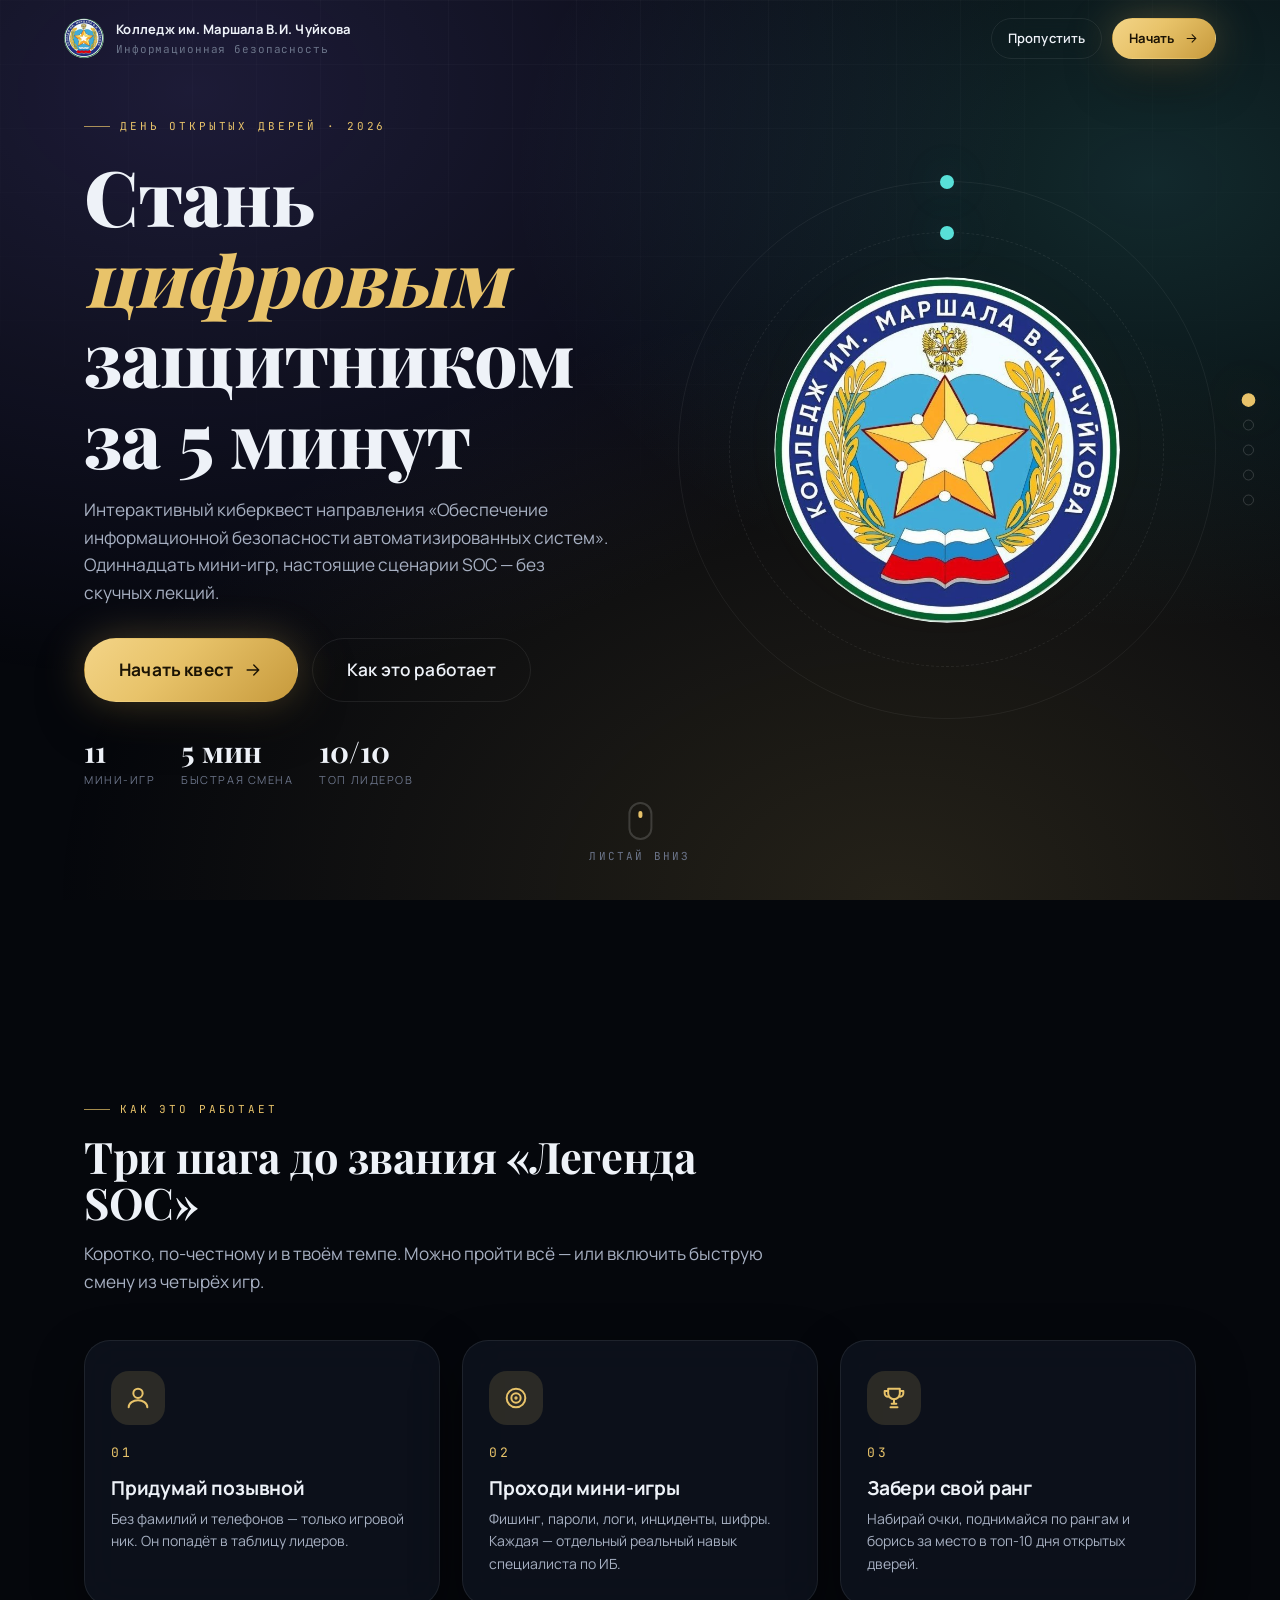
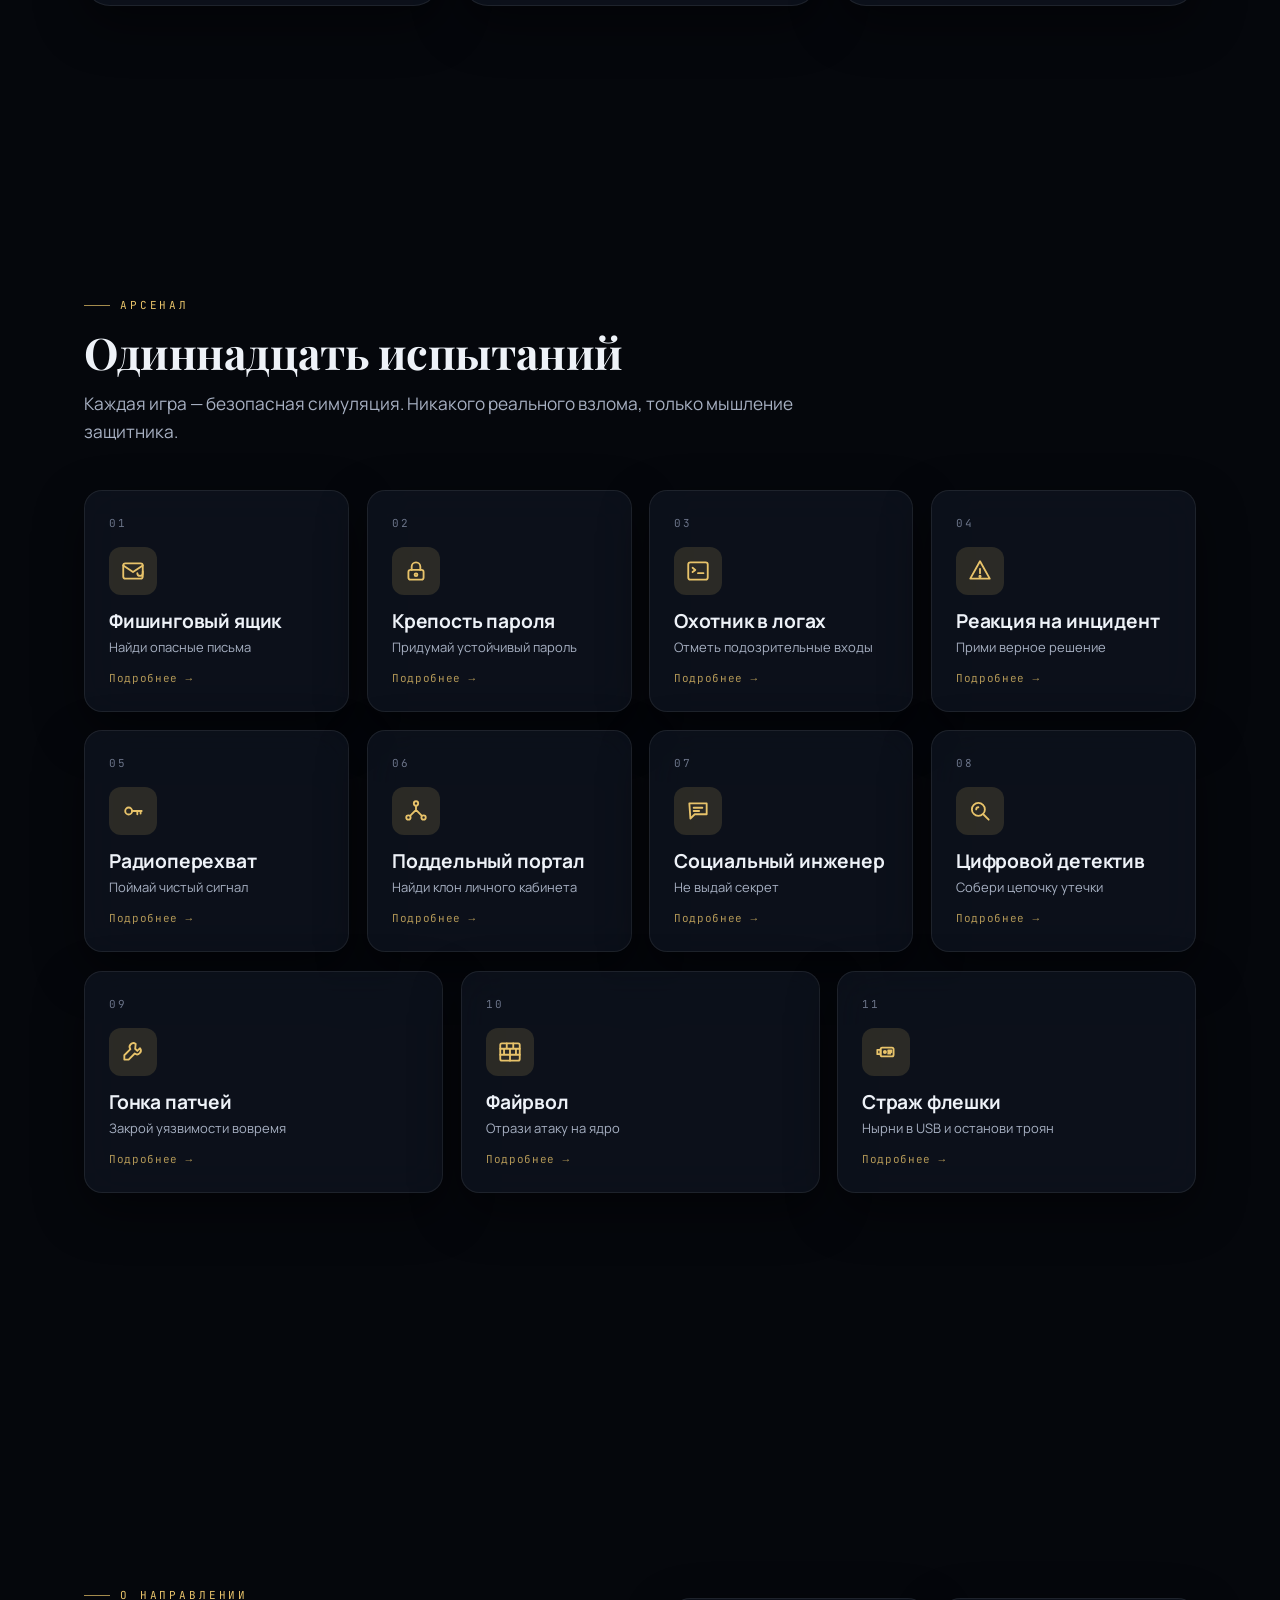
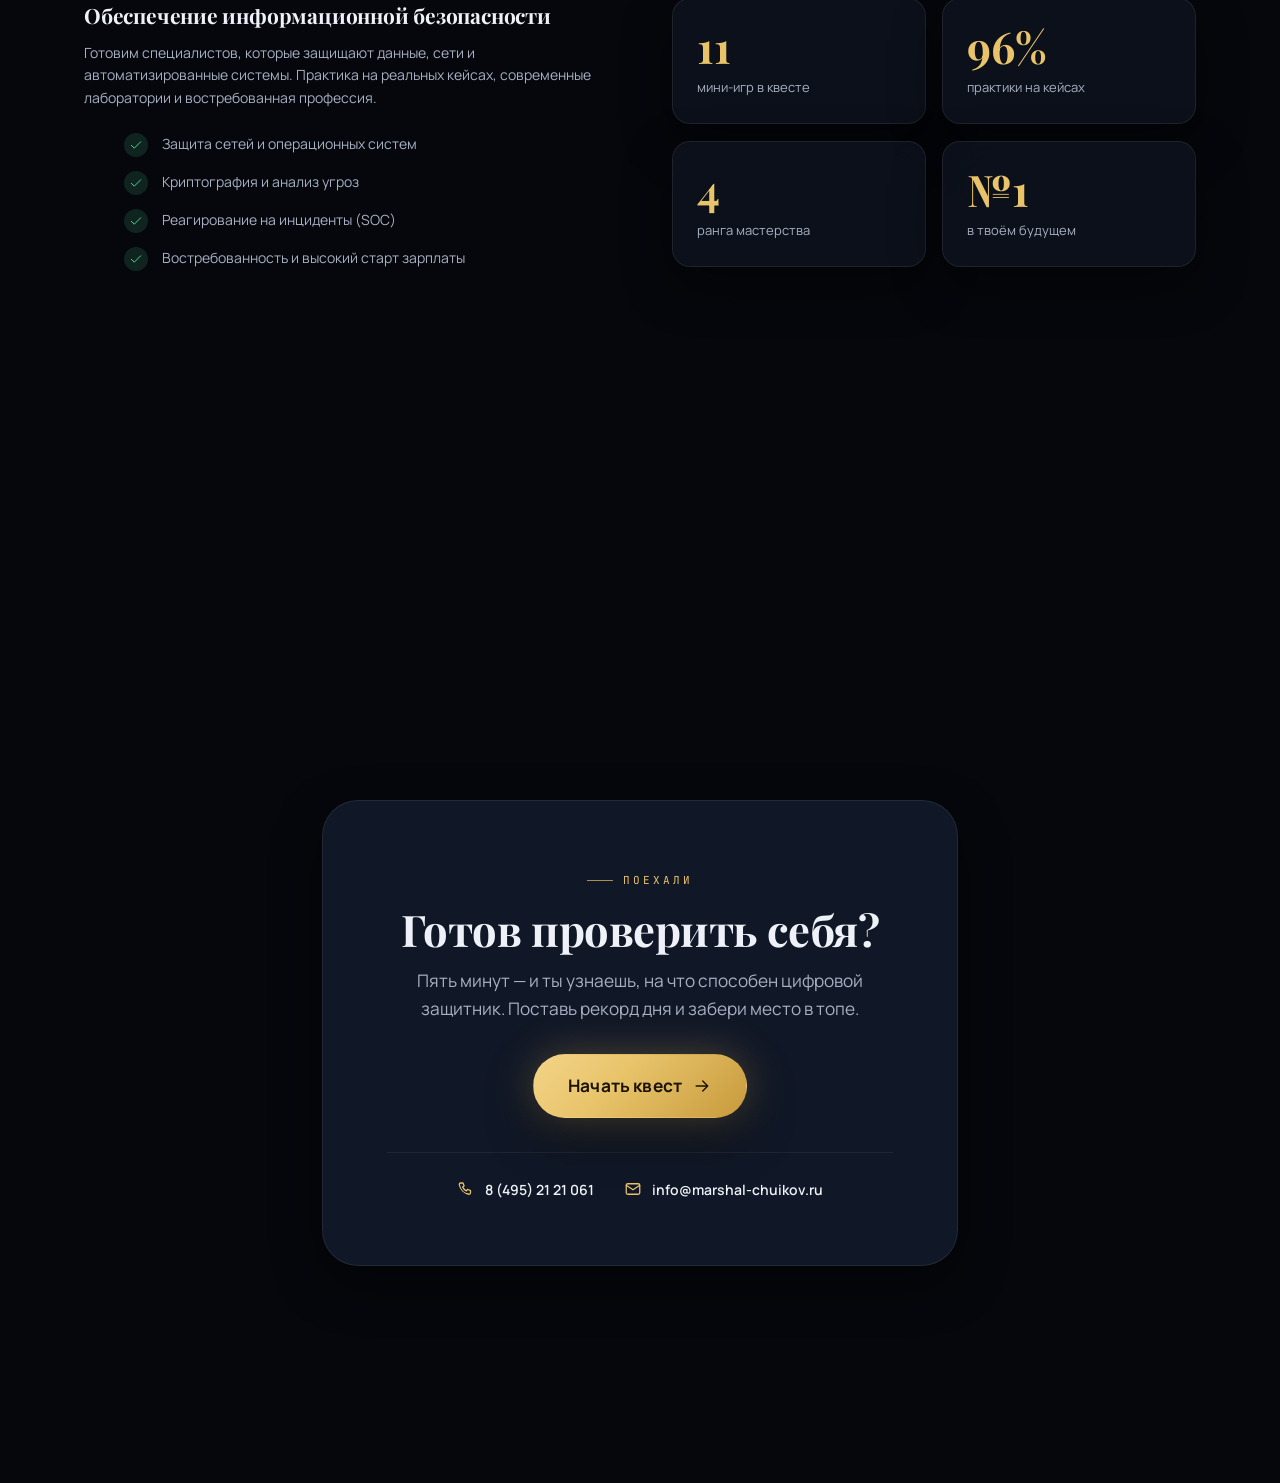
==== commit 2a2a6c40: "Replace attack map with USB Sentinel platformer finale. Cinematic intro, canvas combat (quarantine/S" ====
--- a/index.html
+++ b/index.html
@@ -18,9 +18,9 @@
     <link rel="stylesheet" href="css/base.css?v=11" />
     <link rel="stylesheet" href="css/landing.css?v=11" />
     <link rel="stylesheet" href="css/app.css?v=20" />
-    <link rel="stylesheet" href="css/games.css?v=24" />
+    <link rel="stylesheet" href="css/games.css?v=25" />
   </head>
-  <body data-build="24">
+  <body data-build="25">
     <!-- ===================== SPLASH ===================== -->
     <div id="splash">
       <div class="splash-inner">
@@ -440,12 +440,12 @@
     </div>
 
     <!-- ===================== СКРИПТЫ ===================== -->
-    <script src="js/config.js?v=21"></script>
+    <script src="js/config.js?v=25"></script>
     <script src="js/cloud-config.js?v=11"></script>
     <script src="assets/vendor/supabase.js?v=11"></script>
     <script src="js/guard.js?v=18"></script>
     <script src="js/cloud.js?v=19"></script>
-    <script src="js/icons.js?v=11"></script>
+    <script src="js/icons.js?v=25"></script>
     <script src="js/storage.js?v=17"></script>
     <script src="js/motion.js?v=11"></script>
     <script src="js/games/engine.js?v=19"></script>
@@ -461,7 +461,8 @@
     <script src="js/games/detective.js?v=11"></script>
     <script src="js/games/patches.js?v=17"></script>
     <script src="js/games/firewall.js?v=15"></script>
-    <script src="js/games/attackmap.js?v=24"></script>
+    <script src="js/games/usb-audio.js?v=25"></script>
+    <script src="js/games/attackmap.js?v=25"></script>
     <script src="js/landing.js?v=11"></script>
     <script src="js/app.js?v=19"></script>
   </body>
--- a/css/games.css
+++ b/css/games.css
@@ -2437,3 +2437,403 @@
     grid-template-columns: 1fr;
   }
 }
+
+/* ========== USB Sentinel / Страж флешки ========== */
+.usb-wrap {
+  position: relative;
+  display: flex;
+  flex-direction: column;
+  gap: 10px;
+  min-height: 420px;
+}
+.usb-intro {
+  position: relative;
+  overflow: hidden;
+  border-radius: 16px;
+  border: 1px solid rgba(232, 195, 106, 0.22);
+  background: #05070c;
+  min-height: 420px;
+  aspect-ratio: 16 / 9;
+  max-height: 520px;
+}
+.usb-skip {
+  position: absolute;
+  top: 12px;
+  right: 12px;
+  z-index: 20;
+  padding: 8px 14px;
+  border-radius: 999px;
+  border: 1px solid rgba(232, 195, 106, 0.45);
+  background: rgba(5, 7, 12, 0.72);
+  color: #e8c36a;
+  font: 600 13px Manrope, sans-serif;
+  cursor: pointer;
+  backdrop-filter: blur(8px);
+}
+.usb-skip:hover {
+  background: rgba(232, 195, 106, 0.15);
+}
+.usb-scene {
+  position: absolute;
+  inset: 0;
+  transform-origin: 55% 48%;
+  transition: transform 1.1s cubic-bezier(0.22, 1, 0.36, 1), filter 0.8s ease;
+}
+.usb-layer {
+  position: absolute;
+  inset: 0;
+  pointer-events: none;
+  transition: opacity 0.7s ease, transform 1s cubic-bezier(0.22, 1, 0.36, 1), filter 0.8s ease;
+}
+.usb-layer.desk {
+  background:
+    radial-gradient(ellipse 80% 50% at 50% 70%, rgba(232, 195, 106, 0.12), transparent 60%),
+    linear-gradient(180deg, #0a1018 0%, #15100c 55%, #1a120e 100%);
+}
+.usb-layer.desk::before {
+  content: "";
+  position: absolute;
+  inset: 0;
+  background-image:
+    radial-gradient(1px 1px at 20% 30%, rgba(255, 255, 255, 0.25), transparent),
+    radial-gradient(1px 1px at 70% 40%, rgba(255, 255, 255, 0.18), transparent),
+    radial-gradient(1px 1px at 40% 60%, rgba(255, 255, 255, 0.12), transparent),
+    radial-gradient(1px 1px at 85% 25%, rgba(255, 255, 255, 0.2), transparent);
+  animation: usbDust 8s linear infinite;
+  opacity: 0.6;
+}
+@keyframes usbDust {
+  from {
+    transform: translateY(0);
+  }
+  to {
+    transform: translateY(-18px);
+  }
+}
+.usb-flash {
+  position: absolute;
+  left: 42%;
+  top: 58%;
+  width: 92px;
+  height: 36px;
+  border-radius: 6px;
+  background: linear-gradient(135deg, #c9a24a, #e8c36a 40%, #8a6a28);
+  box-shadow: 0 8px 24px rgba(0, 0, 0, 0.45), inset 0 1px 0 rgba(255, 255, 255, 0.35);
+  transform: translate(-50%, -50%) rotate(-8deg);
+  transition: transform 1s cubic-bezier(0.22, 1, 0.36, 1), left 1s ease, top 1s ease, opacity 0.5s ease;
+}
+.usb-flash::before {
+  content: "";
+  position: absolute;
+  left: -14px;
+  top: 8px;
+  width: 16px;
+  height: 20px;
+  border-radius: 2px 0 0 2px;
+  background: #58e0d8;
+  opacity: 0.85;
+}
+.usb-flash span {
+  position: absolute;
+  left: 10px;
+  top: 50%;
+  transform: translateY(-50%);
+  font: 700 8px JetBrains Mono, monospace;
+  color: #1a120e;
+  letter-spacing: -0.02em;
+  white-space: nowrap;
+}
+.usb-layer.laptop {
+  opacity: 0;
+  background: radial-gradient(ellipse 40% 35% at 72% 48%, rgba(88, 224, 216, 0.08), transparent 70%);
+}
+.usb-port {
+  position: absolute;
+  right: 22%;
+  top: 48%;
+  width: 28px;
+  height: 18px;
+  border-radius: 3px;
+  background: #0b1520;
+  border: 2px solid #58e0d8;
+  box-shadow: 0 0 18px rgba(88, 224, 216, 0.35);
+  transform: translateY(-50%);
+}
+.usb-screen {
+  position: absolute;
+  left: 18%;
+  top: 18%;
+  width: 52%;
+  height: 52%;
+  border-radius: 10px;
+  background: #0d1520;
+  border: 2px solid rgba(167, 176, 194, 0.25);
+  opacity: 0;
+  transform: scale(0.92);
+  transition: opacity 0.5s ease, transform 0.55s cubic-bezier(0.22, 1, 0.36, 1);
+  overflow: hidden;
+}
+.usb-win {
+  margin: 18px;
+  padding: 16px;
+  border-radius: 8px;
+  background: #121a28;
+  border: 1px solid rgba(255, 107, 107, 0.35);
+  color: #eef2f8;
+  box-shadow: 0 12px 40px rgba(0, 0, 0, 0.4);
+}
+.usb-win b {
+  display: block;
+  font: 700 15px Manrope, sans-serif;
+  margin-bottom: 4px;
+}
+.usb-win p {
+  margin: 0 0 12px;
+  font-size: 12px;
+  color: #a7b0c2;
+}
+.usb-avbtn {
+  pointer-events: auto;
+  padding: 10px 16px;
+  border: none;
+  border-radius: 8px;
+  background: linear-gradient(135deg, #e8c36a, #c9a24a);
+  color: #1a120e;
+  font: 700 13px Manrope, sans-serif;
+  cursor: pointer;
+  box-shadow: 0 0 0 0 rgba(232, 195, 106, 0.4);
+}
+.usb-avbtn:active {
+  transform: scale(0.97);
+}
+.usb-scan {
+  position: absolute;
+  inset: 0;
+  opacity: 0;
+  background: radial-gradient(circle at 55% 48%, rgba(88, 224, 216, 0.35), transparent 40%);
+  pointer-events: none;
+  transition: opacity 0.4s ease;
+}
+.usb-scan::before,
+.usb-scan::after {
+  content: "";
+  position: absolute;
+  left: 55%;
+  top: 48%;
+  width: 40px;
+  height: 40px;
+  border: 2px solid rgba(88, 224, 216, 0.6);
+  border-radius: 50%;
+  transform: translate(-50%, -50%);
+  animation: usbRing 1.2s ease-out infinite;
+}
+.usb-scan::after {
+  animation-delay: 0.35s;
+}
+@keyframes usbRing {
+  from {
+    width: 20px;
+    height: 20px;
+    opacity: 1;
+  }
+  to {
+    width: 220px;
+    height: 220px;
+    opacity: 0;
+  }
+}
+.usb-titlecard {
+  position: absolute;
+  inset: 0;
+  display: grid;
+  place-content: center;
+  text-align: center;
+  gap: 8px;
+  background: #05070c;
+  opacity: 0;
+  pointer-events: none;
+  transition: opacity 0.45s ease;
+}
+.usb-titlecard span {
+  font: 800 22px Manrope, sans-serif;
+  color: #eef2f8;
+  letter-spacing: 0.28em;
+  text-indent: 0.28em;
+}
+.usb-titlecard i {
+  font: 600 14px JetBrains Mono, monospace;
+  color: #e8c36a;
+  font-style: normal;
+}
+.usb-scene.phase-grab .usb-flash {
+  transform: translate(-50%, -50%) scale(1.08) rotate(-4deg);
+}
+.usb-scene.phase-insert .usb-layer.laptop {
+  opacity: 1;
+}
+.usb-scene.phase-insert .usb-flash {
+  left: 74%;
+  top: 48%;
+  transform: translate(-50%, -50%) rotate(0deg) scale(0.85);
+}
+.usb-scene.phase-screen .usb-layer.laptop,
+.usb-scene.phase-click .usb-layer.laptop {
+  opacity: 1;
+}
+.usb-scene.phase-screen .usb-screen,
+.usb-scene.phase-click .usb-screen {
+  opacity: 1;
+  transform: scale(1);
+}
+.usb-scene.phase-screen .usb-flash {
+  opacity: 0.35;
+}
+.usb-scene.phase-click .usb-avbtn {
+  animation: usbRipple 0.6s ease;
+}
+@keyframes usbRipple {
+  0% {
+    box-shadow: 0 0 0 0 rgba(232, 195, 106, 0.55);
+  }
+  100% {
+    box-shadow: 0 0 0 18px rgba(232, 195, 106, 0);
+  }
+}
+.usb-scene.phase-zoom {
+  transform: scale(2.4);
+  filter: contrast(1.15) saturate(1.2);
+}
+.usb-scene.phase-zoom .usb-scan {
+  opacity: 1;
+}
+.usb-scene.phase-zoom .usb-layer.desk,
+.usb-scene.phase-zoom .usb-layer.stick,
+.usb-scene.phase-zoom .usb-layer.laptop {
+  opacity: 0.25;
+  filter: blur(2px);
+}
+.usb-scene.phase-title .usb-titlecard {
+  opacity: 1;
+}
+.usb-scene.phase-title .usb-layer {
+  opacity: 0;
+}
+.usb-game {
+  position: relative;
+  display: flex;
+  flex-direction: column;
+  gap: 8px;
+}
+.usb-hud {
+  display: flex;
+  flex-wrap: wrap;
+  align-items: center;
+  gap: 10px 14px;
+  padding: 8px 12px;
+  border-radius: 12px;
+  background: rgba(11, 21, 32, 0.85);
+  border: 1px solid rgba(88, 224, 216, 0.18);
+  font: 600 12px JetBrains Mono, monospace;
+  color: #a7b0c2;
+}
+.usb-hud b {
+  color: #eef2f8;
+  font-weight: 700;
+}
+.usb-mute {
+  margin-left: auto;
+  width: 36px;
+  height: 32px;
+  border-radius: 8px;
+  border: 1px solid rgba(232, 195, 106, 0.35);
+  background: transparent;
+  color: #e8c36a;
+  cursor: pointer;
+  font-size: 16px;
+}
+.usb-mute.is-off {
+  opacity: 0.45;
+  text-decoration: line-through;
+}
+#usbCanvas {
+  width: 100%;
+  height: auto;
+  max-height: min(52vh, 480px);
+  display: block;
+  border-radius: 14px;
+  border: 1px solid rgba(232, 195, 106, 0.22);
+  background: #05070c;
+  image-rendering: pixelated;
+  touch-action: none;
+}
+.usb-toast {
+  position: absolute;
+  left: 50%;
+  top: 56px;
+  transform: translateX(-50%);
+  z-index: 5;
+  padding: 8px 14px;
+  border-radius: 10px;
+  background: rgba(5, 7, 12, 0.9);
+  border: 1px solid rgba(232, 195, 106, 0.4);
+  color: #e8c36a;
+  font: 700 13px Manrope, sans-serif;
+  pointer-events: none;
+  animation: usbToastIn 0.25s ease;
+}
+.usb-toast.bad {
+  border-color: rgba(255, 107, 107, 0.5);
+  color: #ff6b6b;
+}
+.usb-toast.ok {
+  border-color: rgba(79, 211, 150, 0.5);
+  color: #4fd396;
+}
+@keyframes usbToastIn {
+  from {
+    opacity: 0;
+    transform: translate(-50%, -6px);
+  }
+  to {
+    opacity: 1;
+    transform: translate(-50%, 0);
+  }
+}
+.usb-touch {
+  display: none;
+  grid-template-columns: repeat(5, 1fr);
+  gap: 8px;
+}
+.usb-touch button {
+  min-height: 52px;
+  border-radius: 12px;
+  border: 1px solid rgba(88, 224, 216, 0.28);
+  background: rgba(11, 21, 32, 0.9);
+  color: #eef2f8;
+  font-size: 20px;
+  cursor: pointer;
+  user-select: none;
+  -webkit-user-select: none;
+  touch-action: manipulation;
+}
+.usb-touch button:active {
+  background: rgba(88, 224, 216, 0.18);
+  border-color: #58e0d8;
+}
+@media (hover: none), (max-width: 820px) {
+  .usb-touch {
+    display: grid;
+  }
+  .usb-intro {
+    min-height: 280px;
+  }
+  .usb-titlecard span {
+    font-size: 15px;
+    letter-spacing: 0.14em;
+    text-indent: 0.14em;
+  }
+  .usb-hud {
+    font-size: 11px;
+    gap: 8px;
+  }
+}
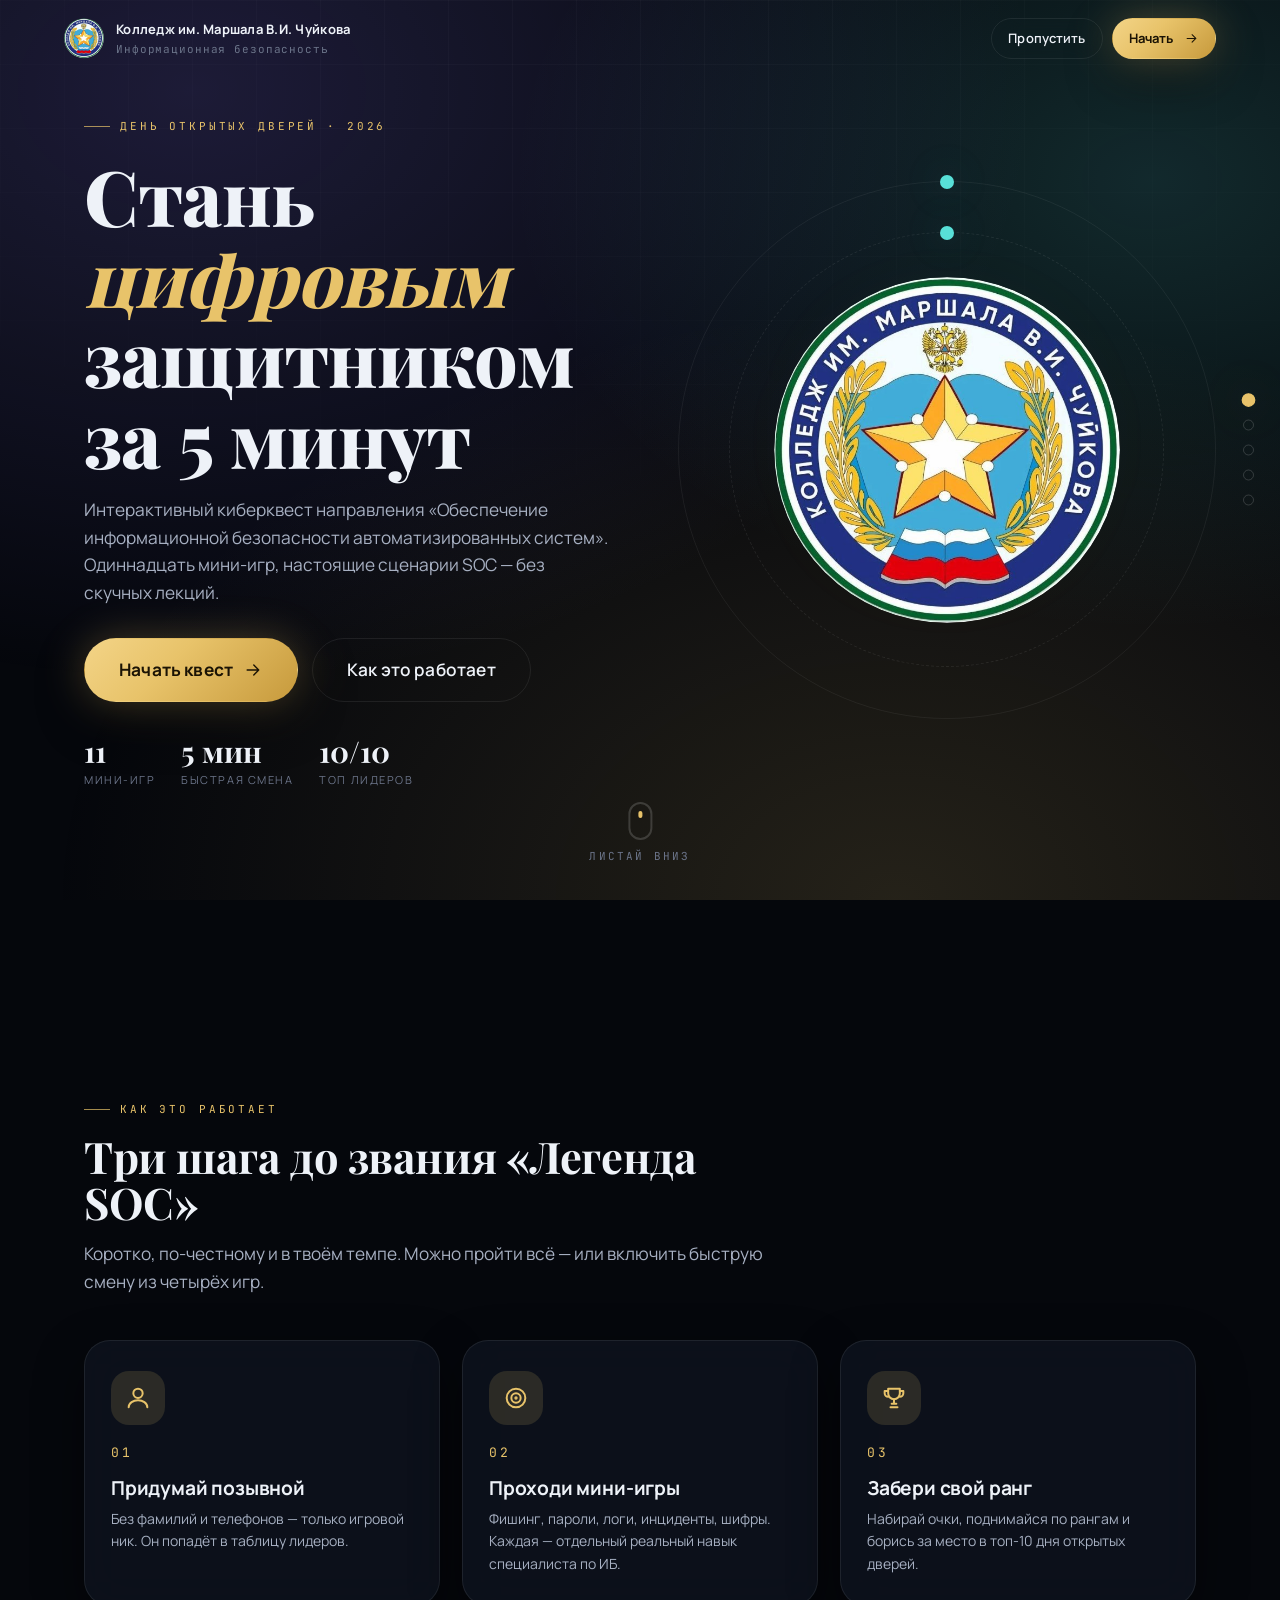
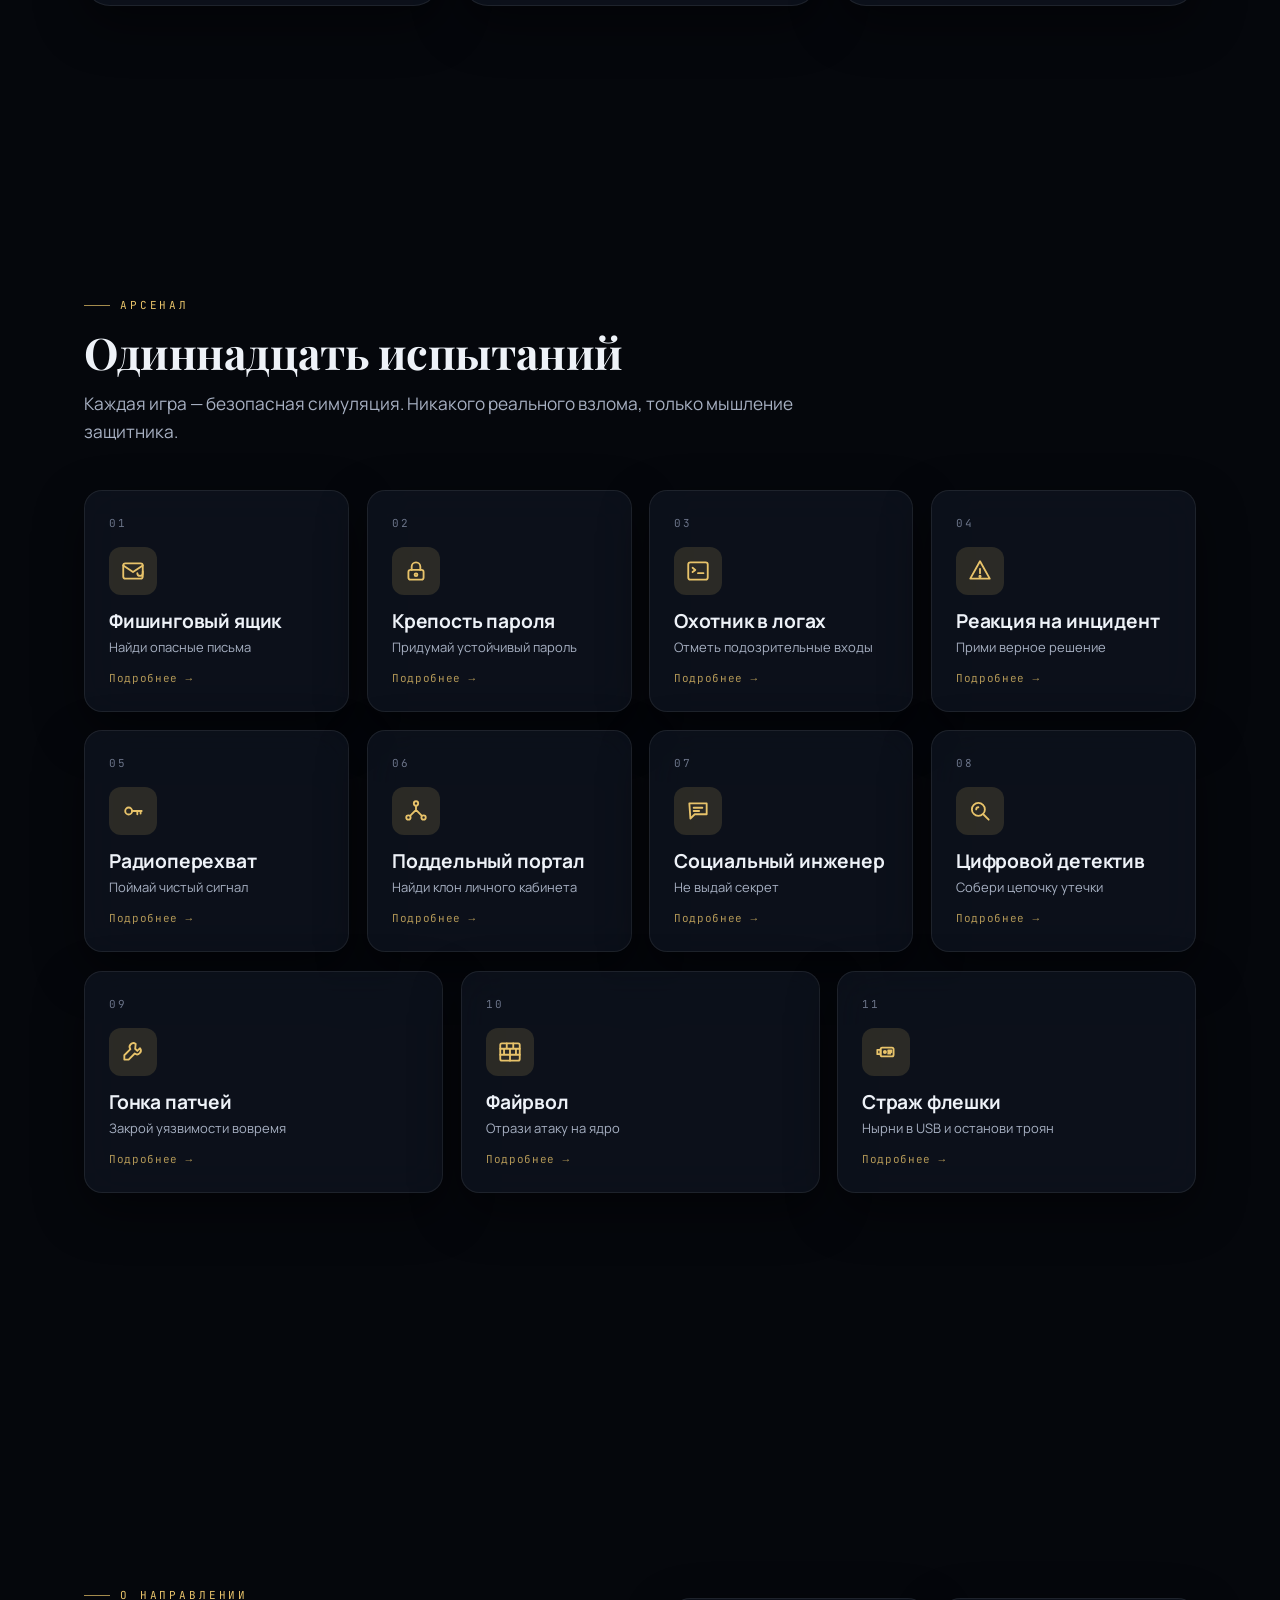
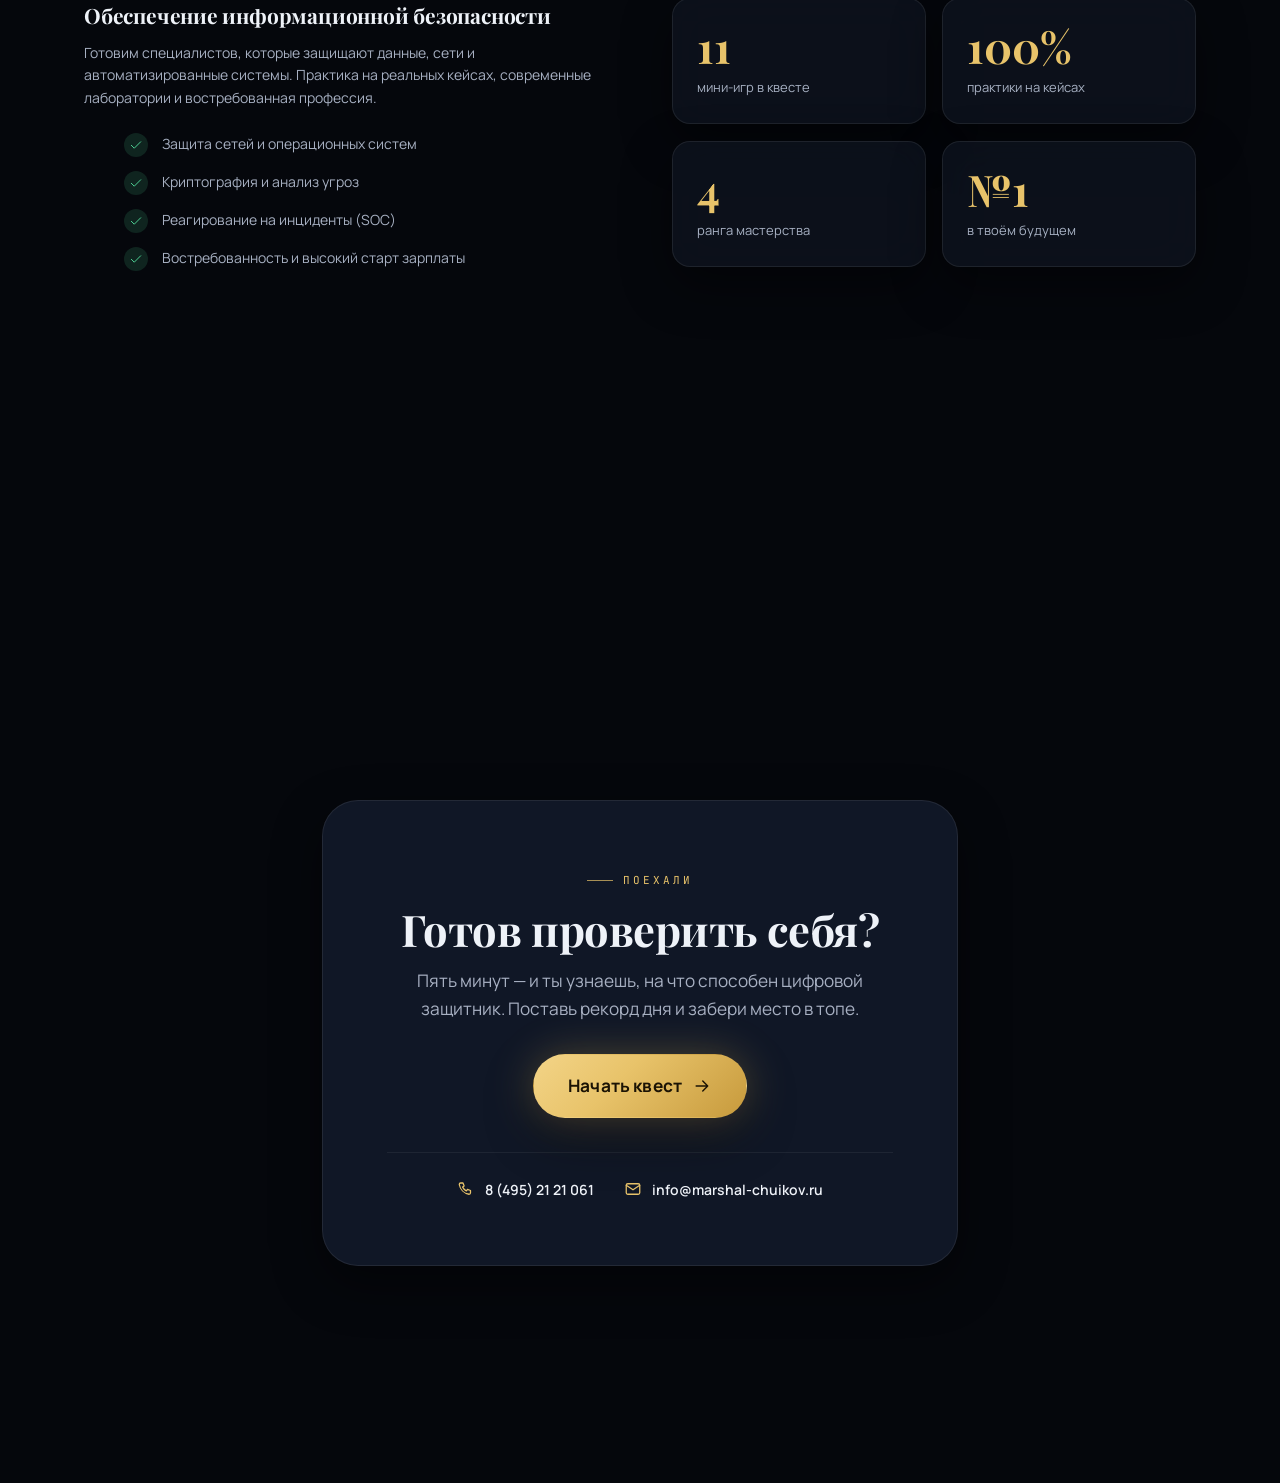
==== commit 9aaf3a71: "Bump cache bust to v26 so hub shows Страж флешки. Co-authored-by: Cursor <cursoragent@cursor.com>" ====
--- a/index.html
+++ b/index.html
@@ -18,9 +18,9 @@
     <link rel="stylesheet" href="css/base.css?v=11" />
     <link rel="stylesheet" href="css/landing.css?v=11" />
     <link rel="stylesheet" href="css/app.css?v=20" />
-    <link rel="stylesheet" href="css/games.css?v=25" />
+    <link rel="stylesheet" href="css/games.css?v=26" />
   </head>
-  <body data-build="25">
+  <body data-build="26">
     <!-- ===================== SPLASH ===================== -->
     <div id="splash">
       <div class="splash-inner">
@@ -440,12 +440,12 @@
     </div>
 
     <!-- ===================== СКРИПТЫ ===================== -->
-    <script src="js/config.js?v=25"></script>
+    <script src="js/config.js?v=26"></script>
     <script src="js/cloud-config.js?v=11"></script>
     <script src="assets/vendor/supabase.js?v=11"></script>
     <script src="js/guard.js?v=18"></script>
     <script src="js/cloud.js?v=19"></script>
-    <script src="js/icons.js?v=25"></script>
+    <script src="js/icons.js?v=26"></script>
     <script src="js/storage.js?v=17"></script>
     <script src="js/motion.js?v=11"></script>
     <script src="js/games/engine.js?v=19"></script>
@@ -461,9 +461,9 @@
     <script src="js/games/detective.js?v=11"></script>
     <script src="js/games/patches.js?v=17"></script>
     <script src="js/games/firewall.js?v=15"></script>
-    <script src="js/games/usb-audio.js?v=25"></script>
-    <script src="js/games/attackmap.js?v=25"></script>
+    <script src="js/games/usb-audio.js?v=26"></script>
+    <script src="js/games/attackmap.js?v=26"></script>
     <script src="js/landing.js?v=11"></script>
-    <script src="js/app.js?v=19"></script>
+    <script src="js/app.js?v=26"></script>
   </body>
 </html>
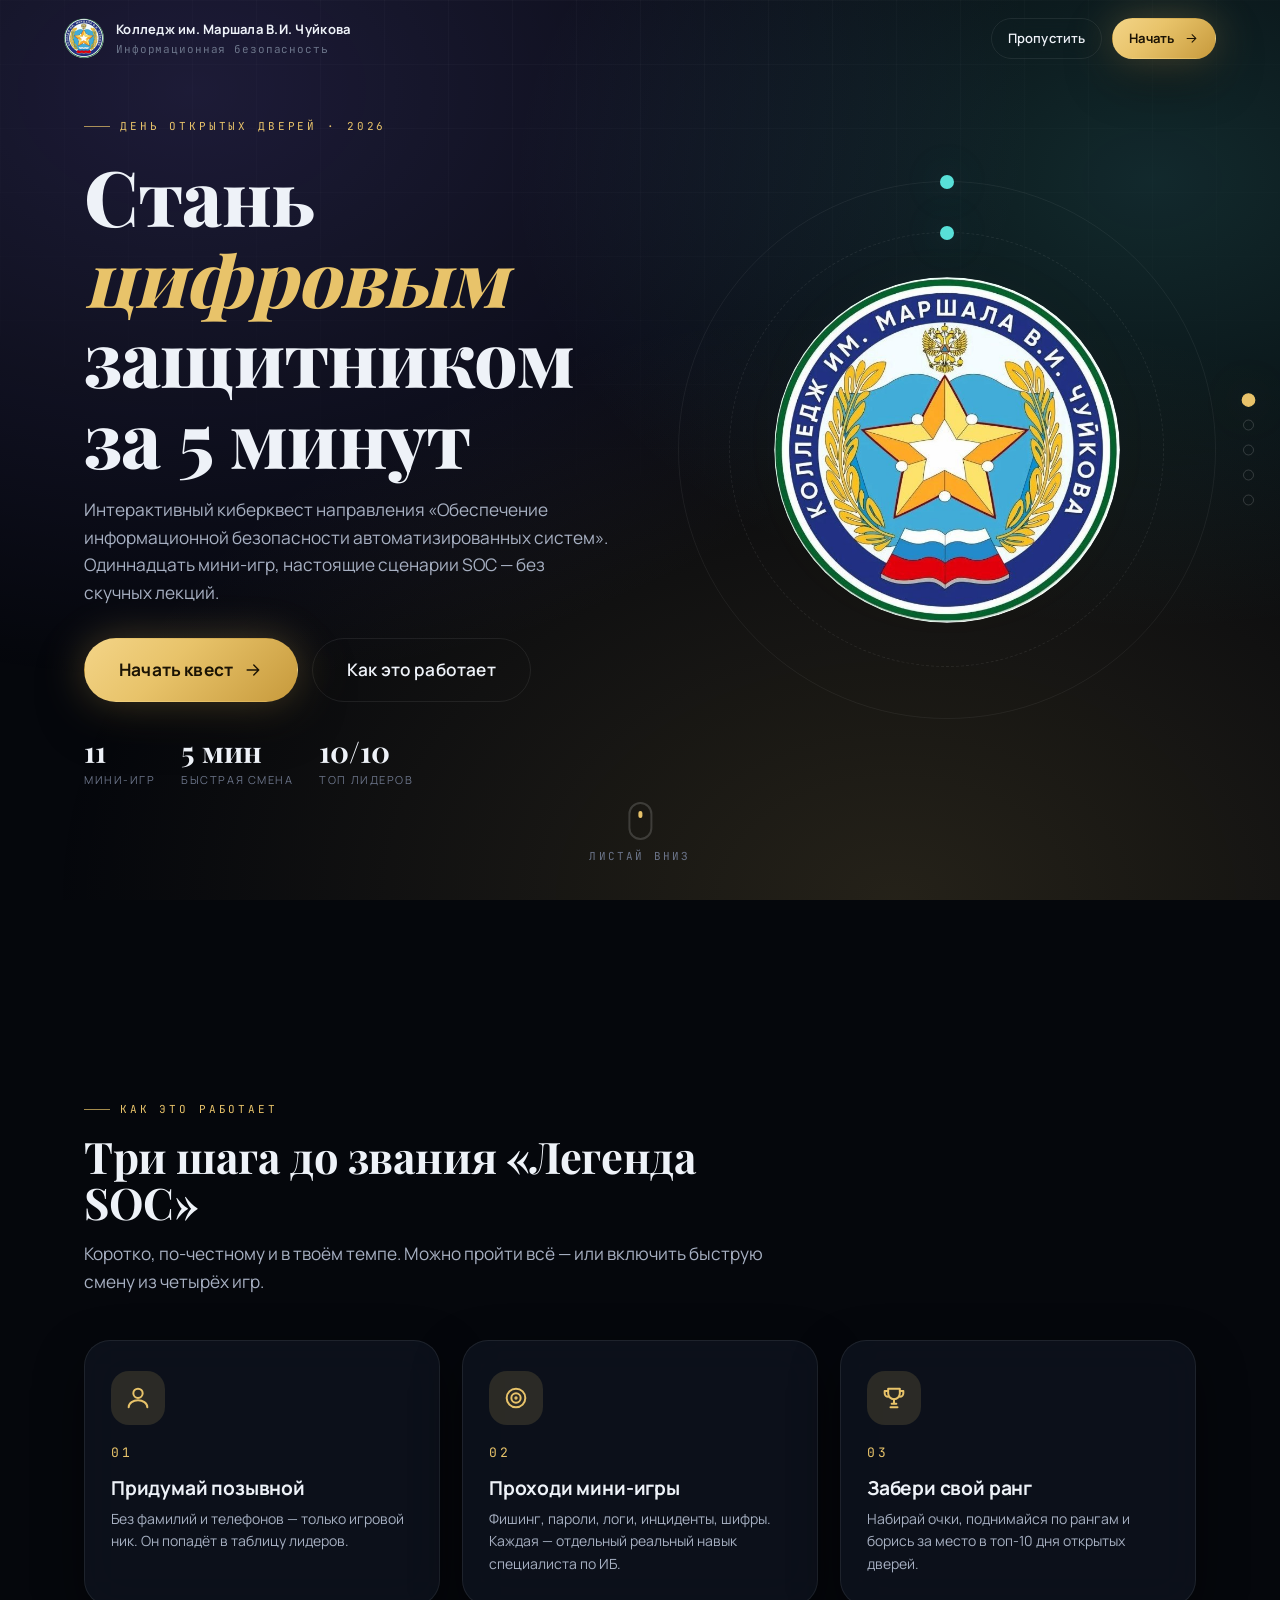
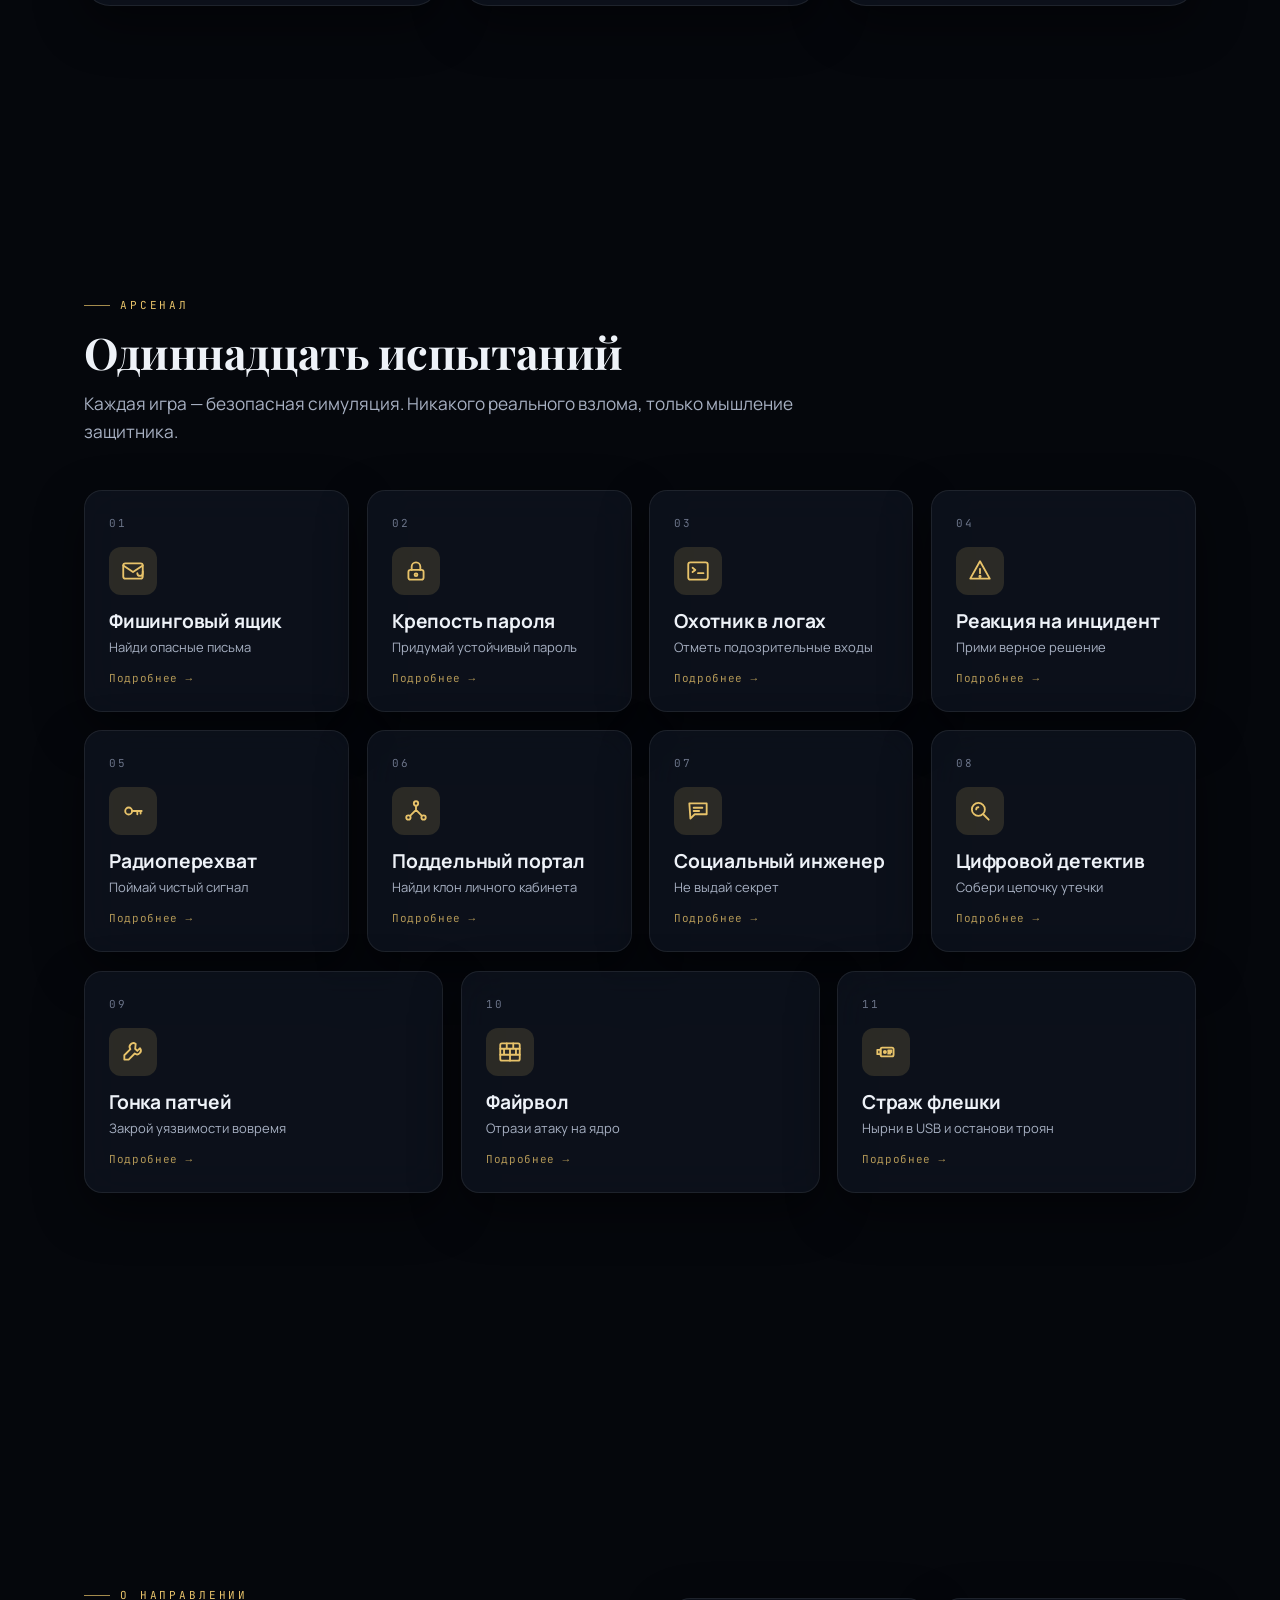
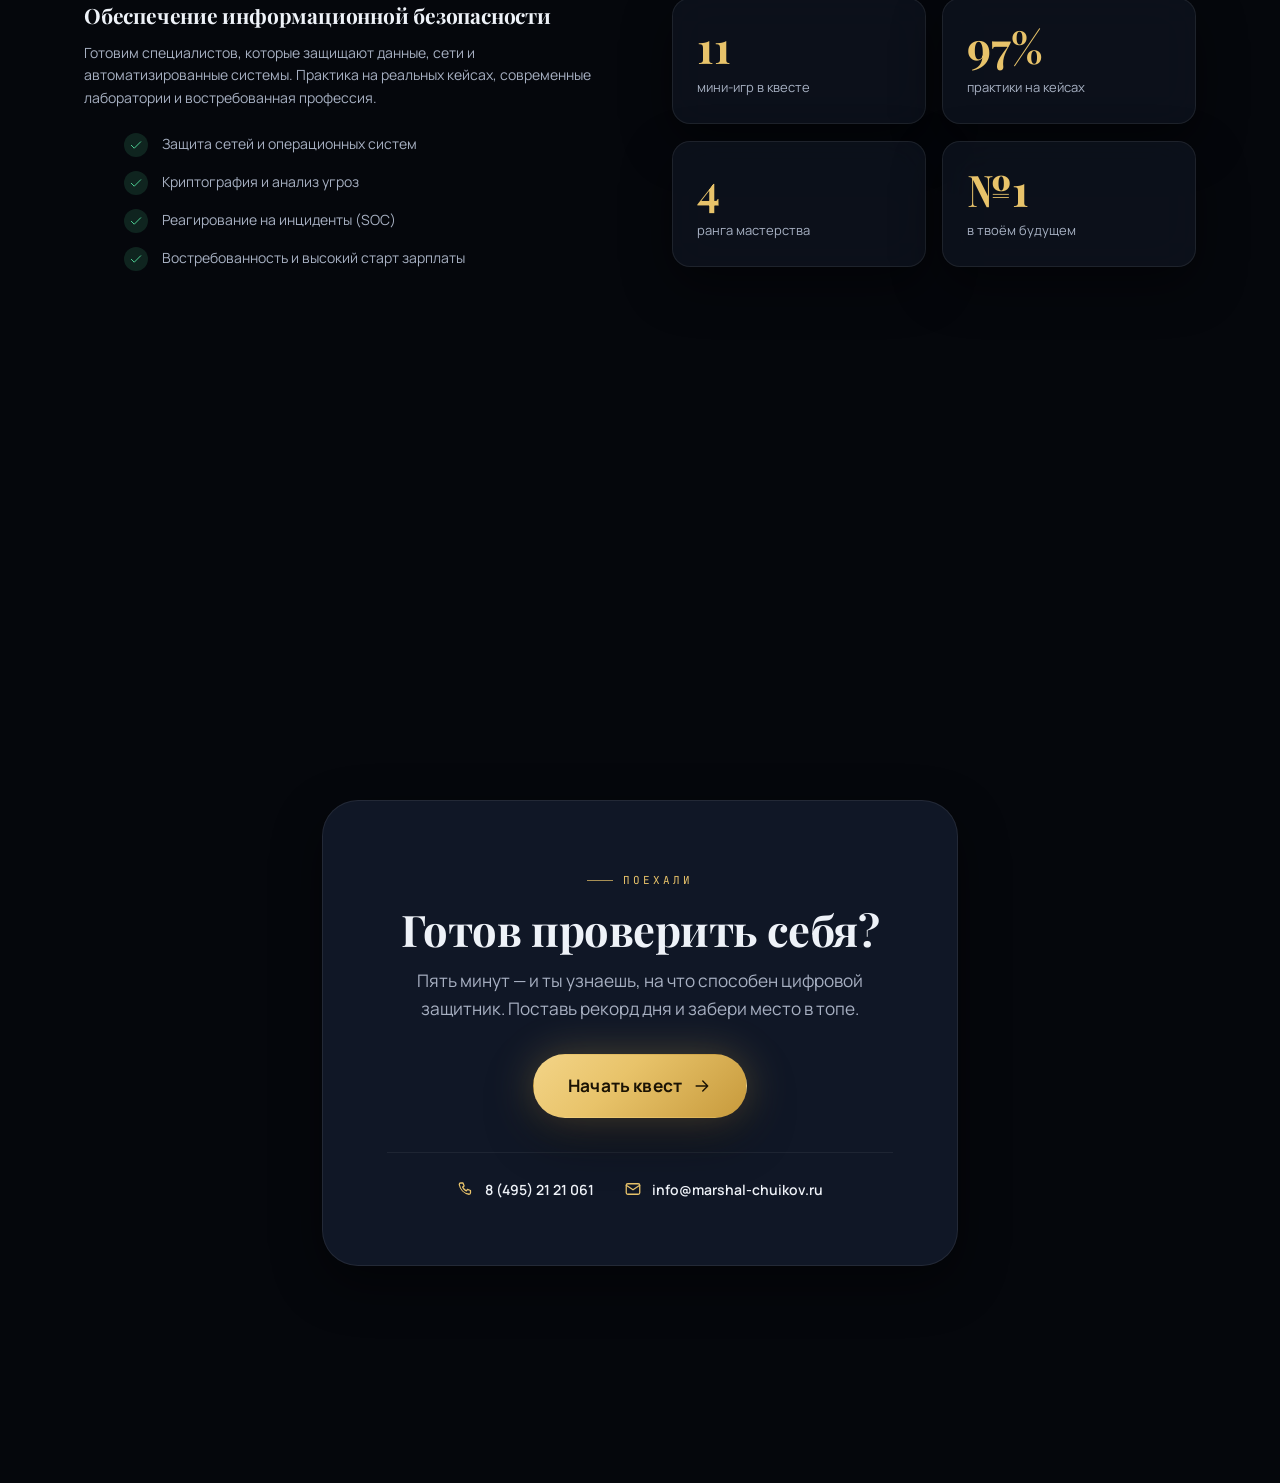
==== commit b7501154: "Fix USB Sentinel hissing audio and layout-independent WASD. Steps no longer spam static; BGM is soft" ====
--- a/index.html
+++ b/index.html
@@ -18,9 +18,9 @@
     <link rel="stylesheet" href="css/base.css?v=11" />
     <link rel="stylesheet" href="css/landing.css?v=11" />
     <link rel="stylesheet" href="css/app.css?v=20" />
-    <link rel="stylesheet" href="css/games.css?v=26" />
+    <link rel="stylesheet" href="css/games.css?v=27" />
   </head>
-  <body data-build="26">
+  <body data-build="27">
     <!-- ===================== SPLASH ===================== -->
     <div id="splash">
       <div class="splash-inner">
@@ -461,8 +461,8 @@
     <script src="js/games/detective.js?v=11"></script>
     <script src="js/games/patches.js?v=17"></script>
     <script src="js/games/firewall.js?v=15"></script>
-    <script src="js/games/usb-audio.js?v=26"></script>
-    <script src="js/games/attackmap.js?v=26"></script>
+    <script src="js/games/usb-audio.js?v=27"></script>
+    <script src="js/games/attackmap.js?v=27"></script>
     <script src="js/landing.js?v=11"></script>
     <script src="js/app.js?v=26"></script>
   </body>
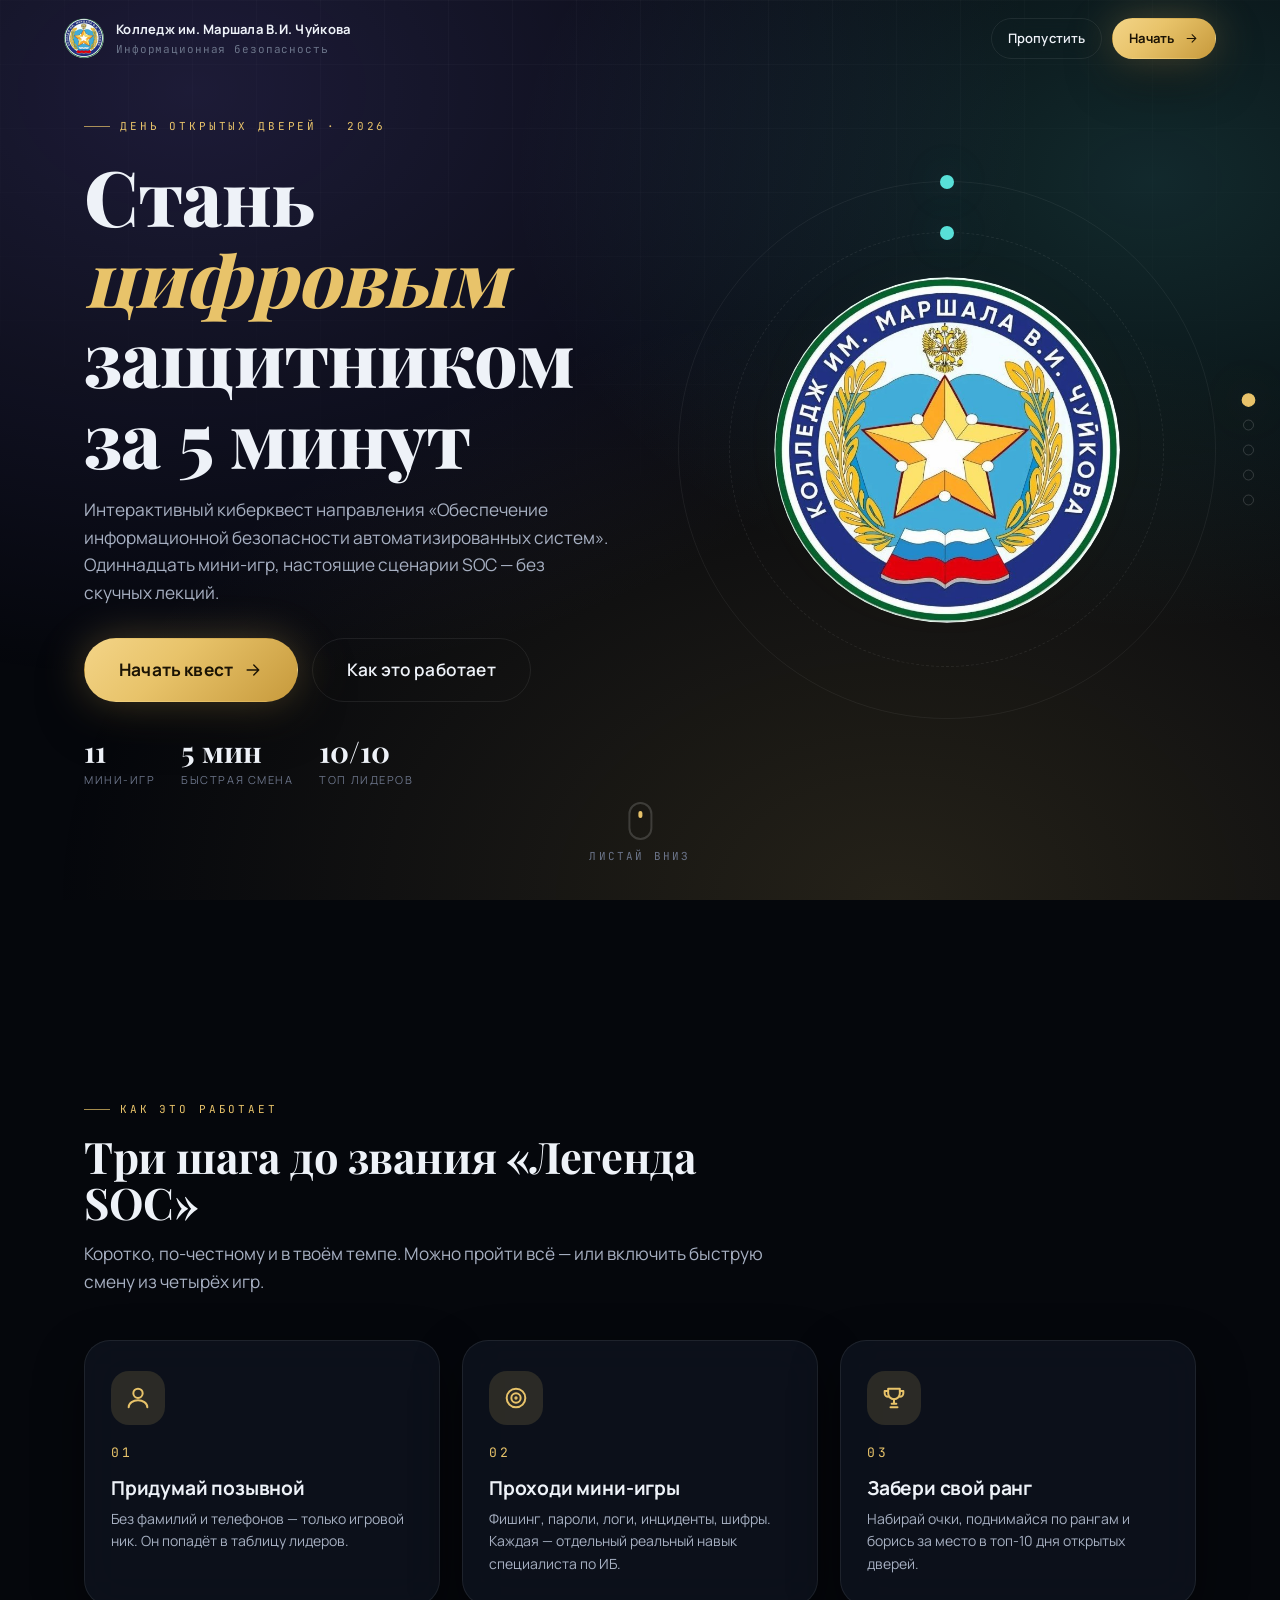
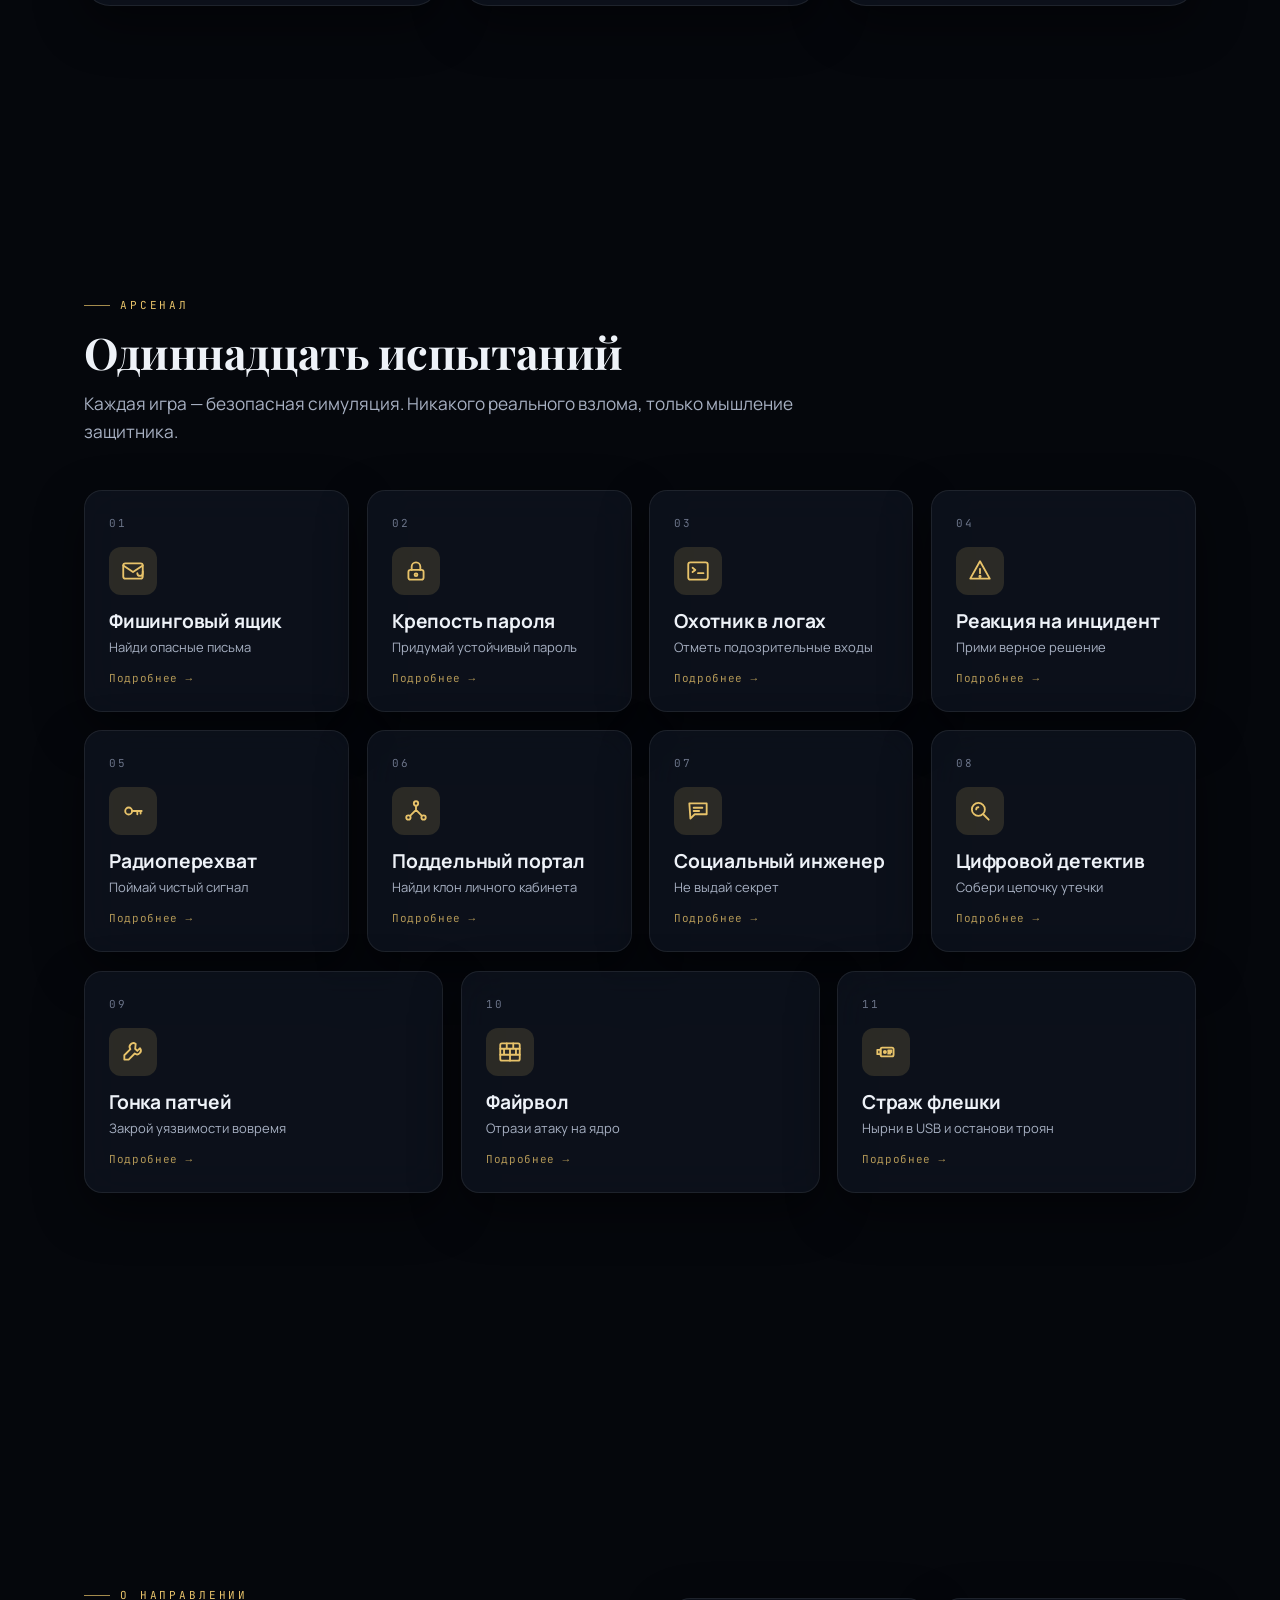
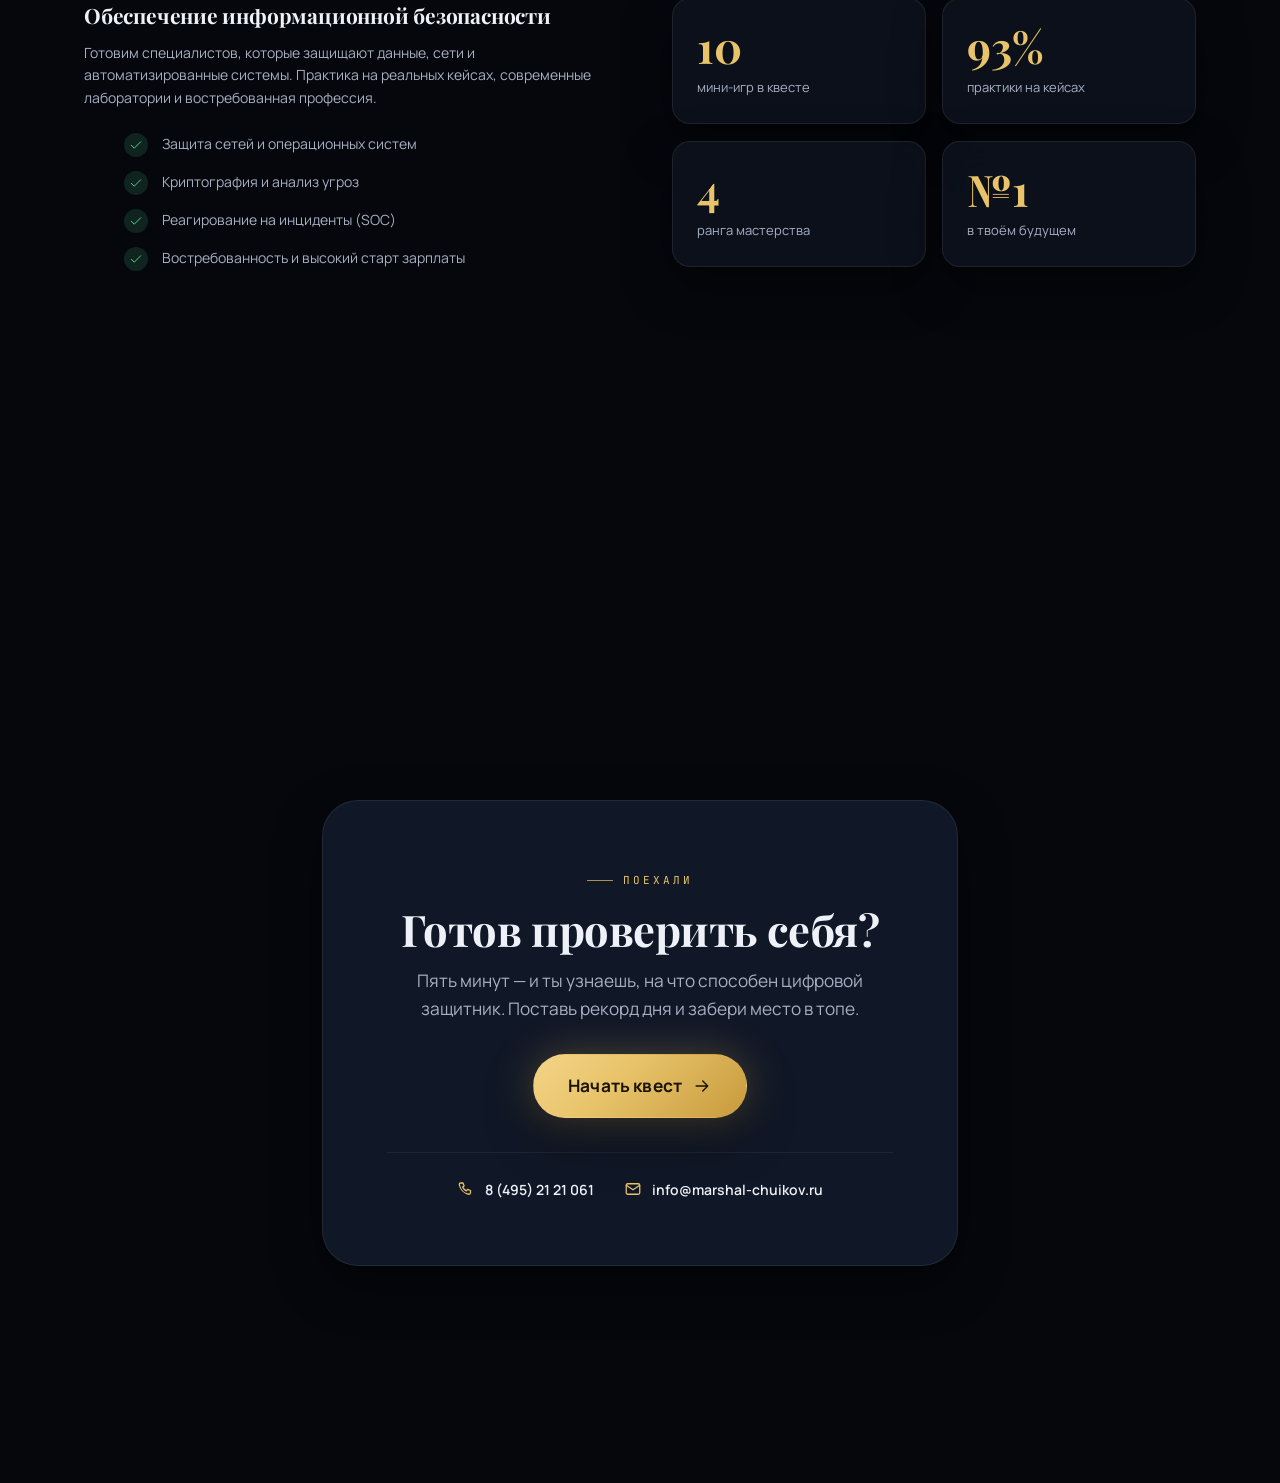
==== commit b49ccb5f: "Rebuild USB intro as strict minimal CSS animation. Flat shapes, smooth phases, captions; no neon or " ====
--- a/index.html
+++ b/index.html
@@ -18,9 +18,9 @@
     <link rel="stylesheet" href="css/base.css?v=11" />
     <link rel="stylesheet" href="css/landing.css?v=11" />
     <link rel="stylesheet" href="css/app.css?v=20" />
-    <link rel="stylesheet" href="css/games.css?v=27" />
+    <link rel="stylesheet" href="css/games.css?v=28" />
   </head>
-  <body data-build="27">
+  <body data-build="28">
     <!-- ===================== SPLASH ===================== -->
     <div id="splash">
       <div class="splash-inner">
@@ -461,8 +461,8 @@
     <script src="js/games/detective.js?v=11"></script>
     <script src="js/games/patches.js?v=17"></script>
     <script src="js/games/firewall.js?v=15"></script>
-    <script src="js/games/usb-audio.js?v=27"></script>
-    <script src="js/games/attackmap.js?v=27"></script>
+    <script src="js/games/usb-audio.js?v=28"></script>
+    <script src="js/games/attackmap.js?v=28"></script>
     <script src="js/landing.js?v=11"></script>
     <script src="js/app.js?v=26"></script>
   </body>
--- a/css/games.css
+++ b/css/games.css
@@ -2438,8 +2438,15 @@
   }
 }
 
-/* ========== USB Sentinel / Страж флешки ========== */
+/* ========== USB Sentinel — минималистичное интро + HUD ========== */
 .usb-wrap {
+  --usb-ease: cubic-bezier(0.4, 0, 0.2, 1);
+  --usb-ink: #1c2430;
+  --usb-paper: #f3f0e8;
+  --usb-sky: #d9e2ea;
+  --usb-gold: #c9a227;
+  --usb-mute: #8b93a0;
+  --usb-hand: #e8c4a8;
   position: relative;
   display: flex;
   flex-direction: column;
@@ -2450,8 +2457,8 @@
   position: relative;
   overflow: hidden;
   border-radius: 16px;
-  border: 1px solid rgba(232, 195, 106, 0.22);
-  background: #05070c;
+  border: 1px solid #ddd6c8;
+  background: var(--usb-paper);
   min-height: 420px;
   aspect-ratio: 16 / 9;
   max-height: 520px;
@@ -2460,264 +2467,357 @@
   position: absolute;
   top: 12px;
   right: 12px;
-  z-index: 20;
+  z-index: 30;
   padding: 8px 14px;
   border-radius: 999px;
-  border: 1px solid rgba(232, 195, 106, 0.45);
-  background: rgba(5, 7, 12, 0.72);
-  color: #e8c36a;
+  border: 1px solid #cfc7b8;
+  background: #fff;
+  color: var(--usb-ink);
   font: 600 13px Manrope, sans-serif;
   cursor: pointer;
-  backdrop-filter: blur(8px);
 }
 .usb-skip:hover {
-  background: rgba(232, 195, 106, 0.15);
-}
-.usb-scene {
+  border-color: var(--usb-gold);
+}
+.usb-stage {
   position: absolute;
   inset: 0;
-  transform-origin: 55% 48%;
-  transition: transform 1.1s cubic-bezier(0.22, 1, 0.36, 1), filter 0.8s ease;
-}
-.usb-layer {
+}
+.usb-sky,
+.usb-floor,
+.usb-desk {
   position: absolute;
   inset: 0;
+  transition: opacity 0.9s var(--usb-ease);
   pointer-events: none;
-  transition: opacity 0.7s ease, transform 1s cubic-bezier(0.22, 1, 0.36, 1), filter 0.8s ease;
-}
-.usb-layer.desk {
-  background:
-    radial-gradient(ellipse 80% 50% at 50% 70%, rgba(232, 195, 106, 0.12), transparent 60%),
-    linear-gradient(180deg, #0a1018 0%, #15100c 55%, #1a120e 100%);
-}
-.usb-layer.desk::before {
+}
+.usb-sky {
+  background: var(--usb-sky);
+}
+.usb-floor {
+  top: 62%;
+  background: #c5c0b4;
+}
+.usb-desk {
+  opacity: 0;
+  background: #ebe6dc;
+}
+.usb-desk::after {
   content: "";
   position: absolute;
-  inset: 0;
-  background-image:
-    radial-gradient(1px 1px at 20% 30%, rgba(255, 255, 255, 0.25), transparent),
-    radial-gradient(1px 1px at 70% 40%, rgba(255, 255, 255, 0.18), transparent),
-    radial-gradient(1px 1px at 40% 60%, rgba(255, 255, 255, 0.12), transparent),
-    radial-gradient(1px 1px at 85% 25%, rgba(255, 255, 255, 0.2), transparent);
-  animation: usbDust 8s linear infinite;
-  opacity: 0.6;
-}
-@keyframes usbDust {
-  from {
-    transform: translateY(0);
-  }
-  to {
-    transform: translateY(-18px);
-  }
-}
-.usb-flash {
-  position: absolute;
-  left: 42%;
+  left: 0;
+  right: 0;
   top: 58%;
-  width: 92px;
-  height: 36px;
-  border-radius: 6px;
-  background: linear-gradient(135deg, #c9a24a, #e8c36a 40%, #8a6a28);
-  box-shadow: 0 8px 24px rgba(0, 0, 0, 0.45), inset 0 1px 0 rgba(255, 255, 255, 0.35);
-  transform: translate(-50%, -50%) rotate(-8deg);
-  transition: transform 1s cubic-bezier(0.22, 1, 0.36, 1), left 1s ease, top 1s ease, opacity 0.5s ease;
-}
-.usb-flash::before {
-  content: "";
-  position: absolute;
-  left: -14px;
-  top: 8px;
-  width: 16px;
-  height: 20px;
+  bottom: 0;
+  background: #d8d0c2;
+}
+
+/* Флешка */
+.usb-drive {
+  position: absolute;
+  left: 46%;
+  top: 64%;
+  display: flex;
+  align-items: center;
+  transform: translate(-50%, -50%) rotate(-12deg);
+  transition:
+    left 1.05s var(--usb-ease),
+    top 1.05s var(--usb-ease),
+    transform 1.05s var(--usb-ease),
+    opacity 0.7s var(--usb-ease);
+  z-index: 5;
+}
+.usb-drive-tip {
+  width: 18px;
+  height: 22px;
+  background: #6e8799;
   border-radius: 2px 0 0 2px;
-  background: #58e0d8;
-  opacity: 0.85;
-}
-.usb-flash span {
+}
+.usb-drive-body {
+  width: 88px;
+  height: 34px;
+  background: var(--usb-gold);
+  border-radius: 0 5px 5px 0;
+  display: grid;
+  place-items: center;
+}
+.usb-drive-body span {
+  font: 700 8px JetBrains Mono, monospace;
+  color: #1c2430;
+  white-space: nowrap;
+}
+
+/* Рука — простые прямоугольники */
+.usb-hand {
+  position: absolute;
+  left: 58%;
+  top: -28%;
+  width: 70px;
+  height: 120px;
+  opacity: 0;
+  transform: translate(-50%, 0);
+  transition:
+    top 1.05s var(--usb-ease),
+    left 1.05s var(--usb-ease),
+    opacity 0.55s var(--usb-ease),
+    transform 1.05s var(--usb-ease);
+  z-index: 6;
+  pointer-events: none;
+}
+.usb-palm {
   position: absolute;
   left: 10px;
-  top: 50%;
-  transform: translateY(-50%);
-  font: 700 8px JetBrains Mono, monospace;
-  color: #1a120e;
-  letter-spacing: -0.02em;
-  white-space: nowrap;
-}
-.usb-layer.laptop {
+  top: 48px;
+  width: 50px;
+  height: 58px;
+  background: var(--usb-hand);
+  border-radius: 10px;
+}
+.usb-finger {
+  position: absolute;
+  top: 18px;
+  width: 12px;
+  height: 40px;
+  background: var(--usb-hand);
+  border-radius: 8px;
+}
+.usb-finger.f1 {
+  left: 14px;
+}
+.usb-finger.f2 {
+  left: 30px;
+  top: 12px;
+  height: 46px;
+}
+.usb-finger.f3 {
+  left: 46px;
+}
+
+/* Ноутбук */
+.usb-laptop {
+  position: absolute;
+  left: 50%;
+  top: 46%;
+  width: 280px;
+  height: 170px;
+  transform: translate(-50%, -50%);
   opacity: 0;
-  background: radial-gradient(ellipse 40% 35% at 72% 48%, rgba(88, 224, 216, 0.08), transparent 70%);
-}
-.usb-port {
-  position: absolute;
-  right: 22%;
-  top: 48%;
-  width: 28px;
-  height: 18px;
-  border-radius: 3px;
-  background: #0b1520;
-  border: 2px solid #58e0d8;
-  box-shadow: 0 0 18px rgba(88, 224, 216, 0.35);
-  transform: translateY(-50%);
-}
-.usb-screen {
-  position: absolute;
-  left: 18%;
-  top: 18%;
-  width: 52%;
-  height: 52%;
-  border-radius: 10px;
-  background: #0d1520;
-  border: 2px solid rgba(167, 176, 194, 0.25);
+  transition: opacity 0.9s var(--usb-ease);
+  z-index: 4;
+  pointer-events: none;
+}
+.usb-screen-bezel {
+  height: 130px;
+  background: #2a3140;
+  border-radius: 8px 8px 0 0;
+  padding: 10px;
   opacity: 0;
-  transform: scale(0.92);
-  transition: opacity 0.5s ease, transform 0.55s cubic-bezier(0.22, 1, 0.36, 1);
-  overflow: hidden;
-}
-.usb-win {
-  margin: 18px;
-  padding: 16px;
+  transform: translateY(8px);
+  transition:
+    opacity 0.7s var(--usb-ease),
+    transform 0.7s var(--usb-ease);
+}
+.usb-laptop-base {
+  height: 40px;
+  background: #b7b1a6;
+  border-radius: 0 0 6px 6px;
+  position: relative;
+}
+.usb-slot {
+  position: absolute;
+  right: 28px;
+  top: 12px;
+  width: 26px;
+  height: 14px;
+  background: #1c2430;
+  border-radius: 2px;
+}
+.usb-dialog {
+  background: #fff;
+  color: var(--usb-ink);
   border-radius: 8px;
-  background: #121a28;
-  border: 1px solid rgba(255, 107, 107, 0.35);
-  color: #eef2f8;
-  box-shadow: 0 12px 40px rgba(0, 0, 0, 0.4);
-}
-.usb-win b {
-  display: block;
+  padding: 14px 16px;
+  border: 1px solid #e2ddd3;
+}
+.usb-dialog-h {
   font: 700 15px Manrope, sans-serif;
   margin-bottom: 4px;
 }
-.usb-win p {
-  margin: 0 0 12px;
+.usb-dialog-p {
   font-size: 12px;
-  color: #a7b0c2;
+  color: var(--usb-mute);
+  margin-bottom: 12px;
 }
 .usb-avbtn {
   pointer-events: auto;
-  padding: 10px 16px;
+  padding: 9px 14px;
   border: none;
   border-radius: 8px;
-  background: linear-gradient(135deg, #e8c36a, #c9a24a);
-  color: #1a120e;
+  background: var(--usb-gold);
+  color: #1c2430;
   font: 700 13px Manrope, sans-serif;
   cursor: pointer;
-  box-shadow: 0 0 0 0 rgba(232, 195, 106, 0.4);
-}
-.usb-avbtn:active {
-  transform: scale(0.97);
-}
-.usb-scan {
-  position: absolute;
-  inset: 0;
-  opacity: 0;
-  background: radial-gradient(circle at 55% 48%, rgba(88, 224, 216, 0.35), transparent 40%);
-  pointer-events: none;
-  transition: opacity 0.4s ease;
-}
-.usb-scan::before,
-.usb-scan::after {
-  content: "";
-  position: absolute;
-  left: 55%;
-  top: 48%;
-  width: 40px;
-  height: 40px;
-  border: 2px solid rgba(88, 224, 216, 0.6);
-  border-radius: 50%;
-  transform: translate(-50%, -50%);
-  animation: usbRing 1.2s ease-out infinite;
-}
-.usb-scan::after {
-  animation-delay: 0.35s;
-}
-@keyframes usbRing {
-  from {
-    width: 20px;
-    height: 20px;
-    opacity: 1;
-  }
-  to {
-    width: 220px;
-    height: 220px;
-    opacity: 0;
-  }
-}
+  transition: transform 0.2s var(--usb-ease), box-shadow 0.35s var(--usb-ease);
+}
+.usb-avbtn:hover {
+  transform: translateY(-1px);
+}
+
 .usb-titlecard {
   position: absolute;
   inset: 0;
   display: grid;
   place-content: center;
   text-align: center;
-  gap: 8px;
-  background: #05070c;
+  gap: 10px;
+  background: var(--usb-paper);
   opacity: 0;
   pointer-events: none;
-  transition: opacity 0.45s ease;
+  z-index: 12;
+  transition: opacity 0.8s var(--usb-ease);
 }
 .usb-titlecard span {
-  font: 800 22px Manrope, sans-serif;
-  color: #eef2f8;
-  letter-spacing: 0.28em;
-  text-indent: 0.28em;
+  font: 750 22px Manrope, sans-serif;
+  color: var(--usb-ink);
+  letter-spacing: 0.04em;
 }
 .usb-titlecard i {
-  font: 600 14px JetBrains Mono, monospace;
-  color: #e8c36a;
+  font: 600 13px JetBrains Mono, monospace;
+  color: var(--usb-gold);
   font-style: normal;
 }
-.usb-scene.phase-grab .usb-flash {
-  transform: translate(-50%, -50%) scale(1.08) rotate(-4deg);
-}
-.usb-scene.phase-insert .usb-layer.laptop {
+.usb-caption {
+  position: absolute;
+  left: 16px;
+  bottom: 14px;
+  z-index: 20;
+  font: 600 13px Manrope, sans-serif;
+  color: var(--usb-ink);
+  background: rgba(255, 255, 255, 0.88);
+  border: 1px solid #ddd6c8;
+  border-radius: 999px;
+  padding: 6px 12px;
+  transition: opacity 0.35s var(--usb-ease);
+}
+
+/* ---- фазы ---- */
+.usb-stage[data-phase="1"] .usb-hand {
   opacity: 1;
-}
-.usb-scene.phase-insert .usb-flash {
-  left: 74%;
+  top: 42%;
+}
+.usb-stage[data-phase="2"] .usb-hand {
+  opacity: 1;
+  top: 52%;
+  left: 50%;
+}
+.usb-stage[data-phase="2"] .usb-drive {
+  top: 60%;
+  transform: translate(-50%, -50%) rotate(-6deg) scale(1.04);
+}
+.usb-stage[data-phase="3"] .usb-hand {
+  opacity: 1;
+  top: 38%;
+  left: 50%;
+}
+.usb-stage[data-phase="3"] .usb-drive {
+  top: 46%;
+  left: 48%;
+  transform: translate(-50%, -50%) rotate(0deg);
+}
+
+/* дом */
+.usb-stage[data-phase="4"] .usb-sky,
+.usb-stage[data-phase="5"] .usb-sky,
+.usb-stage[data-phase="6"] .usb-sky,
+.usb-stage[data-phase="7"] .usb-sky,
+.usb-stage[data-phase="8"] .usb-sky,
+.usb-stage[data-phase="4"] .usb-floor,
+.usb-stage[data-phase="5"] .usb-floor,
+.usb-stage[data-phase="6"] .usb-floor,
+.usb-stage[data-phase="7"] .usb-floor,
+.usb-stage[data-phase="8"] .usb-floor {
+  opacity: 0;
+}
+.usb-stage[data-phase="4"] .usb-desk,
+.usb-stage[data-phase="5"] .usb-desk,
+.usb-stage[data-phase="6"] .usb-desk,
+.usb-stage[data-phase="7"] .usb-desk,
+.usb-stage[data-phase="8"] .usb-desk {
+  opacity: 1;
+}
+.usb-stage[data-phase="4"] .usb-laptop,
+.usb-stage[data-phase="5"] .usb-laptop,
+.usb-stage[data-phase="6"] .usb-laptop,
+.usb-stage[data-phase="7"] .usb-laptop,
+.usb-stage[data-phase="8"] .usb-laptop {
+  opacity: 1;
+}
+.usb-stage[data-phase="4"] .usb-hand {
+  opacity: 1;
+  top: 40%;
+  left: 34%;
+}
+.usb-stage[data-phase="4"] .usb-drive {
   top: 48%;
-  transform: translate(-50%, -50%) rotate(0deg) scale(0.85);
-}
-.usb-scene.phase-screen .usb-layer.laptop,
-.usb-scene.phase-click .usb-layer.laptop {
+  left: 34%;
+  transform: translate(-50%, -50%) rotate(0);
+}
+
+.usb-stage[data-phase="5"] .usb-hand {
   opacity: 1;
-}
-.usb-scene.phase-screen .usb-screen,
-.usb-scene.phase-click .usb-screen {
+  top: 54%;
+  left: 58%;
+}
+.usb-stage[data-phase="5"] .usb-drive {
+  top: 58%;
+  left: 58%;
+  transform: translate(-50%, -50%) rotate(0) scale(0.92);
+}
+
+.usb-stage[data-phase="6"] .usb-hand {
+  opacity: 0.35;
+  top: 54%;
+  left: 62%;
+}
+.usb-stage[data-phase="6"] .usb-drive {
+  top: 61%;
+  left: 66%;
+  transform: translate(-50%, -50%) rotate(0) scale(0.82);
+}
+
+.usb-stage[data-phase="7"] .usb-hand,
+.usb-stage[data-phase="8"] .usb-hand {
+  opacity: 0;
+}
+.usb-stage[data-phase="7"] .usb-drive,
+.usb-stage[data-phase="8"] .usb-drive {
+  top: 61%;
+  left: 66%;
+  transform: translate(-50%, -50%) scale(0.82);
+  opacity: 0.9;
+}
+.usb-stage[data-phase="7"] .usb-screen-bezel,
+.usb-stage[data-phase="8"] .usb-screen-bezel {
   opacity: 1;
-  transform: scale(1);
-}
-.usb-scene.phase-screen .usb-flash {
-  opacity: 0.35;
-}
-.usb-scene.phase-click .usb-avbtn {
-  animation: usbRipple 0.6s ease;
-}
-@keyframes usbRipple {
-  0% {
-    box-shadow: 0 0 0 0 rgba(232, 195, 106, 0.55);
-  }
-  100% {
-    box-shadow: 0 0 0 18px rgba(232, 195, 106, 0);
-  }
-}
-.usb-scene.phase-zoom {
-  transform: scale(2.4);
-  filter: contrast(1.15) saturate(1.2);
-}
-.usb-scene.phase-zoom .usb-scan {
+  transform: translateY(0);
+}
+.usb-stage[data-phase="8"] .usb-avbtn {
+  box-shadow: 0 0 0 3px rgba(201, 162, 39, 0.35);
+}
+
+.usb-stage[data-phase="9"] .usb-sky,
+.usb-stage[data-phase="9"] .usb-floor,
+.usb-stage[data-phase="9"] .usb-desk,
+.usb-stage[data-phase="9"] .usb-laptop,
+.usb-stage[data-phase="9"] .usb-drive,
+.usb-stage[data-phase="9"] .usb-hand,
+.usb-stage[data-phase="9"] .usb-caption {
+  opacity: 0;
+}
+.usb-stage[data-phase="9"] .usb-titlecard {
   opacity: 1;
 }
-.usb-scene.phase-zoom .usb-layer.desk,
-.usb-scene.phase-zoom .usb-layer.stick,
-.usb-scene.phase-zoom .usb-layer.laptop {
-  opacity: 0.25;
-  filter: blur(2px);
-}
-.usb-scene.phase-title .usb-titlecard {
-  opacity: 1;
-}
-.usb-scene.phase-title .usb-layer {
-  opacity: 0;
-}
+
 .usb-game {
   position: relative;
   display: flex;
@@ -2731,13 +2831,13 @@
   gap: 10px 14px;
   padding: 8px 12px;
   border-radius: 12px;
-  background: rgba(11, 21, 32, 0.85);
-  border: 1px solid rgba(88, 224, 216, 0.18);
+  background: #fff;
+  border: 1px solid #ddd6c8;
   font: 600 12px JetBrains Mono, monospace;
-  color: #a7b0c2;
+  color: var(--usb-mute);
 }
 .usb-hud b {
-  color: #eef2f8;
+  color: var(--usb-ink);
   font-weight: 700;
 }
 .usb-mute {
@@ -2745,15 +2845,14 @@
   width: 36px;
   height: 32px;
   border-radius: 8px;
-  border: 1px solid rgba(232, 195, 106, 0.35);
-  background: transparent;
-  color: #e8c36a;
+  border: 1px solid #cfc7b8;
+  background: #fff;
+  color: var(--usb-ink);
   cursor: pointer;
   font-size: 16px;
 }
 .usb-mute.is-off {
   opacity: 0.45;
-  text-decoration: line-through;
 }
 #usbCanvas {
   width: 100%;
@@ -2761,9 +2860,8 @@
   max-height: min(52vh, 480px);
   display: block;
   border-radius: 14px;
-  border: 1px solid rgba(232, 195, 106, 0.22);
-  background: #05070c;
-  image-rendering: pixelated;
+  border: 1px solid #ddd6c8;
+  background: #1c2430;
   touch-action: none;
 }
 .usb-toast {
@@ -2774,20 +2872,20 @@
   z-index: 5;
   padding: 8px 14px;
   border-radius: 10px;
-  background: rgba(5, 7, 12, 0.9);
-  border: 1px solid rgba(232, 195, 106, 0.4);
-  color: #e8c36a;
+  background: #fff;
+  border: 1px solid #ddd6c8;
+  color: var(--usb-ink);
   font: 700 13px Manrope, sans-serif;
   pointer-events: none;
-  animation: usbToastIn 0.25s ease;
+  animation: usbToastIn 0.25s var(--usb-ease);
 }
 .usb-toast.bad {
-  border-color: rgba(255, 107, 107, 0.5);
-  color: #ff6b6b;
+  border-color: #e07070;
+  color: #b33;
 }
 .usb-toast.ok {
-  border-color: rgba(79, 211, 150, 0.5);
-  color: #4fd396;
+  border-color: #6aaa7b;
+  color: #2f6b3c;
 }
 @keyframes usbToastIn {
   from {
@@ -2807,9 +2905,9 @@
 .usb-touch button {
   min-height: 52px;
   border-radius: 12px;
-  border: 1px solid rgba(88, 224, 216, 0.28);
-  background: rgba(11, 21, 32, 0.9);
-  color: #eef2f8;
+  border: 1px solid #ddd6c8;
+  background: #fff;
+  color: var(--usb-ink);
   font-size: 20px;
   cursor: pointer;
   user-select: none;
@@ -2817,8 +2915,8 @@
   touch-action: manipulation;
 }
 .usb-touch button:active {
-  background: rgba(88, 224, 216, 0.18);
-  border-color: #58e0d8;
+  background: #f3f0e8;
+  border-color: var(--usb-gold);
 }
 @media (hover: none), (max-width: 820px) {
   .usb-touch {
@@ -2828,12 +2926,14 @@
     min-height: 280px;
   }
   .usb-titlecard span {
-    font-size: 15px;
-    letter-spacing: 0.14em;
-    text-indent: 0.14em;
+    font-size: 17px;
   }
   .usb-hud {
     font-size: 11px;
     gap: 8px;
   }
-}
+  .usb-laptop {
+    width: 220px;
+    height: 140px;
+  }
+}
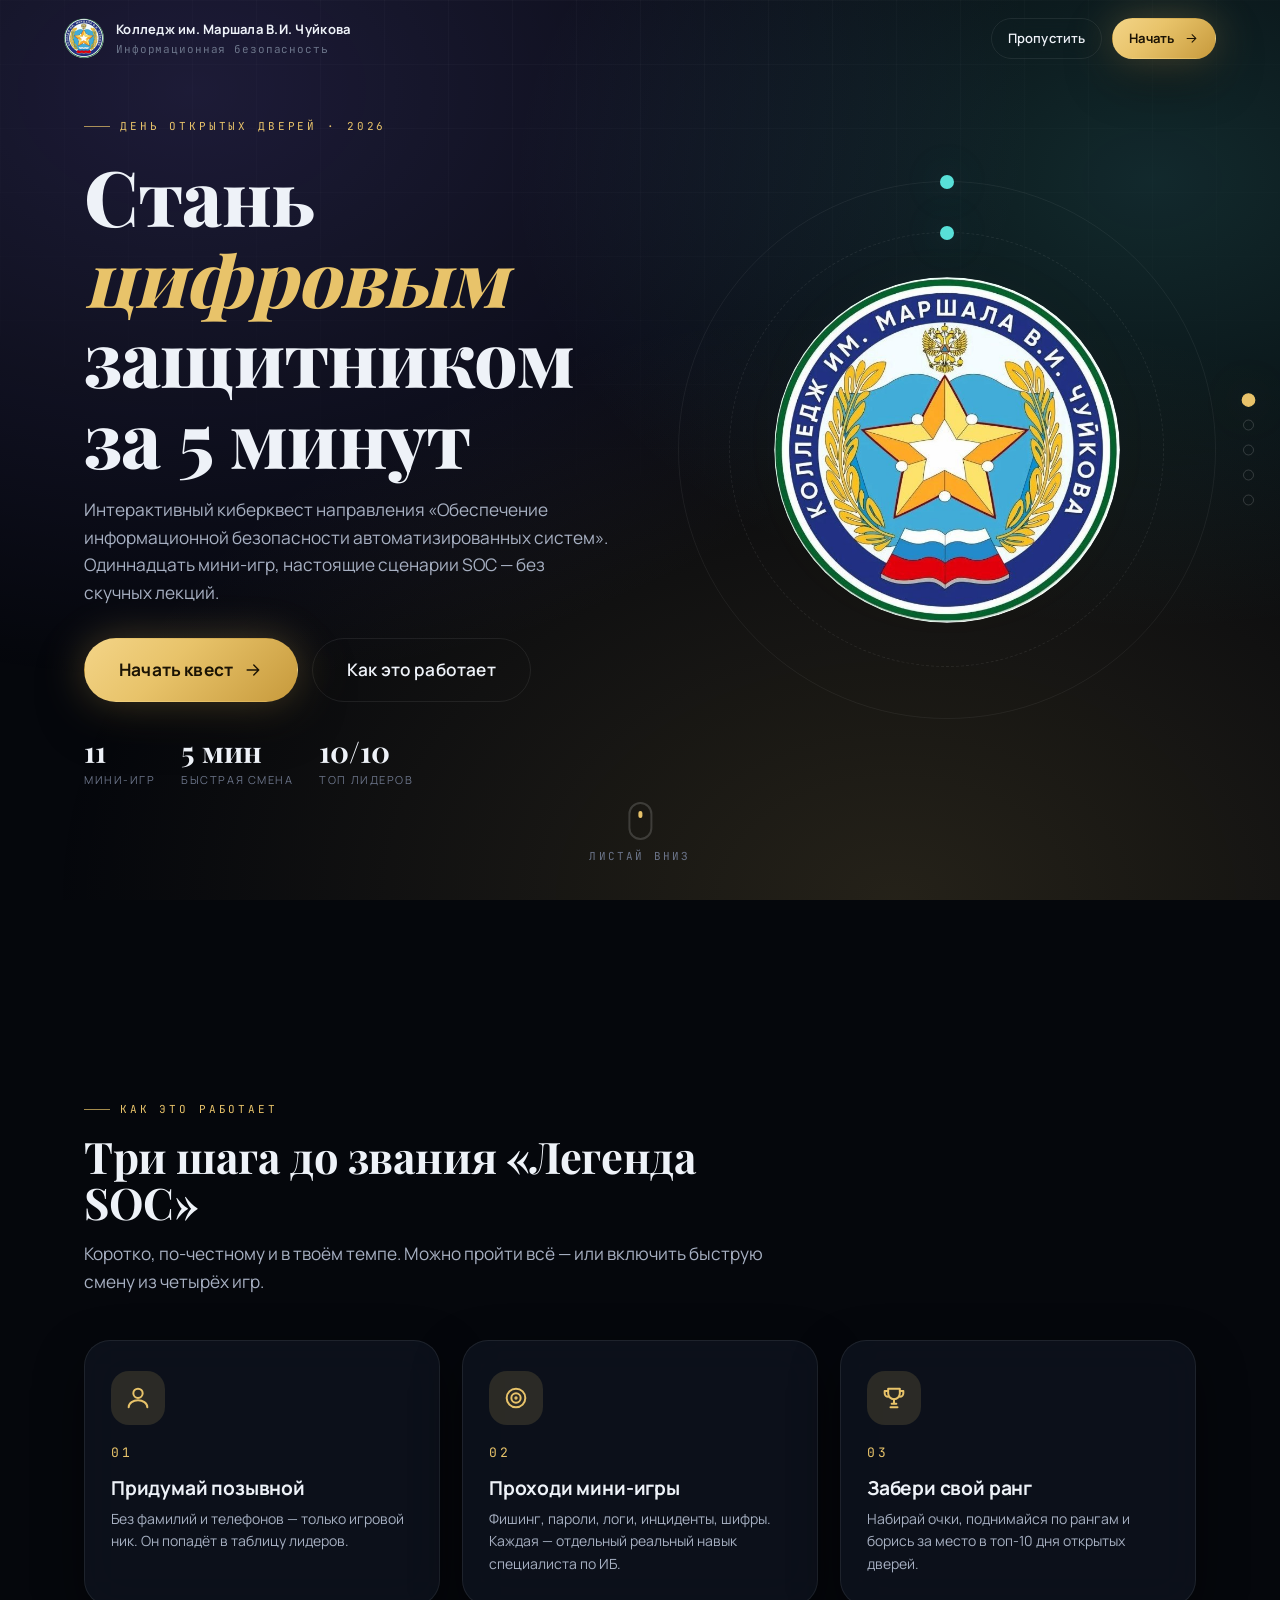
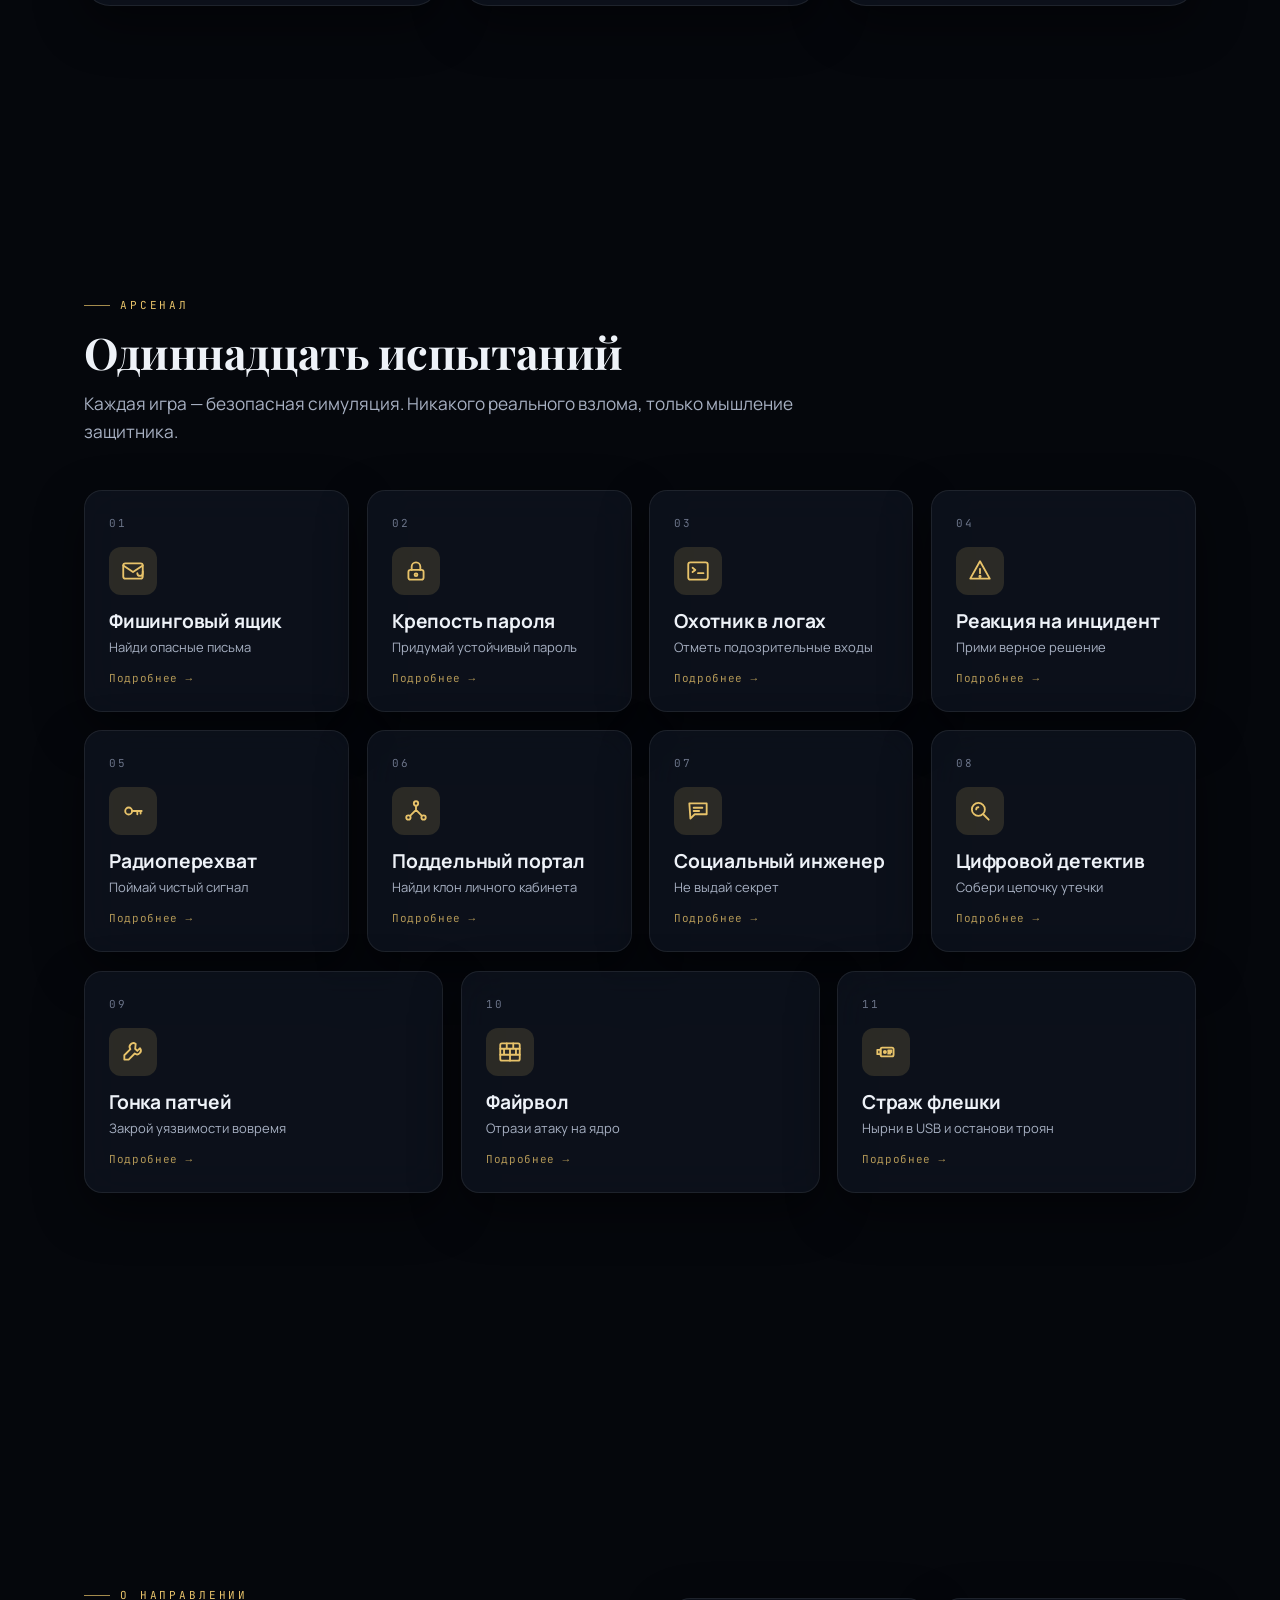
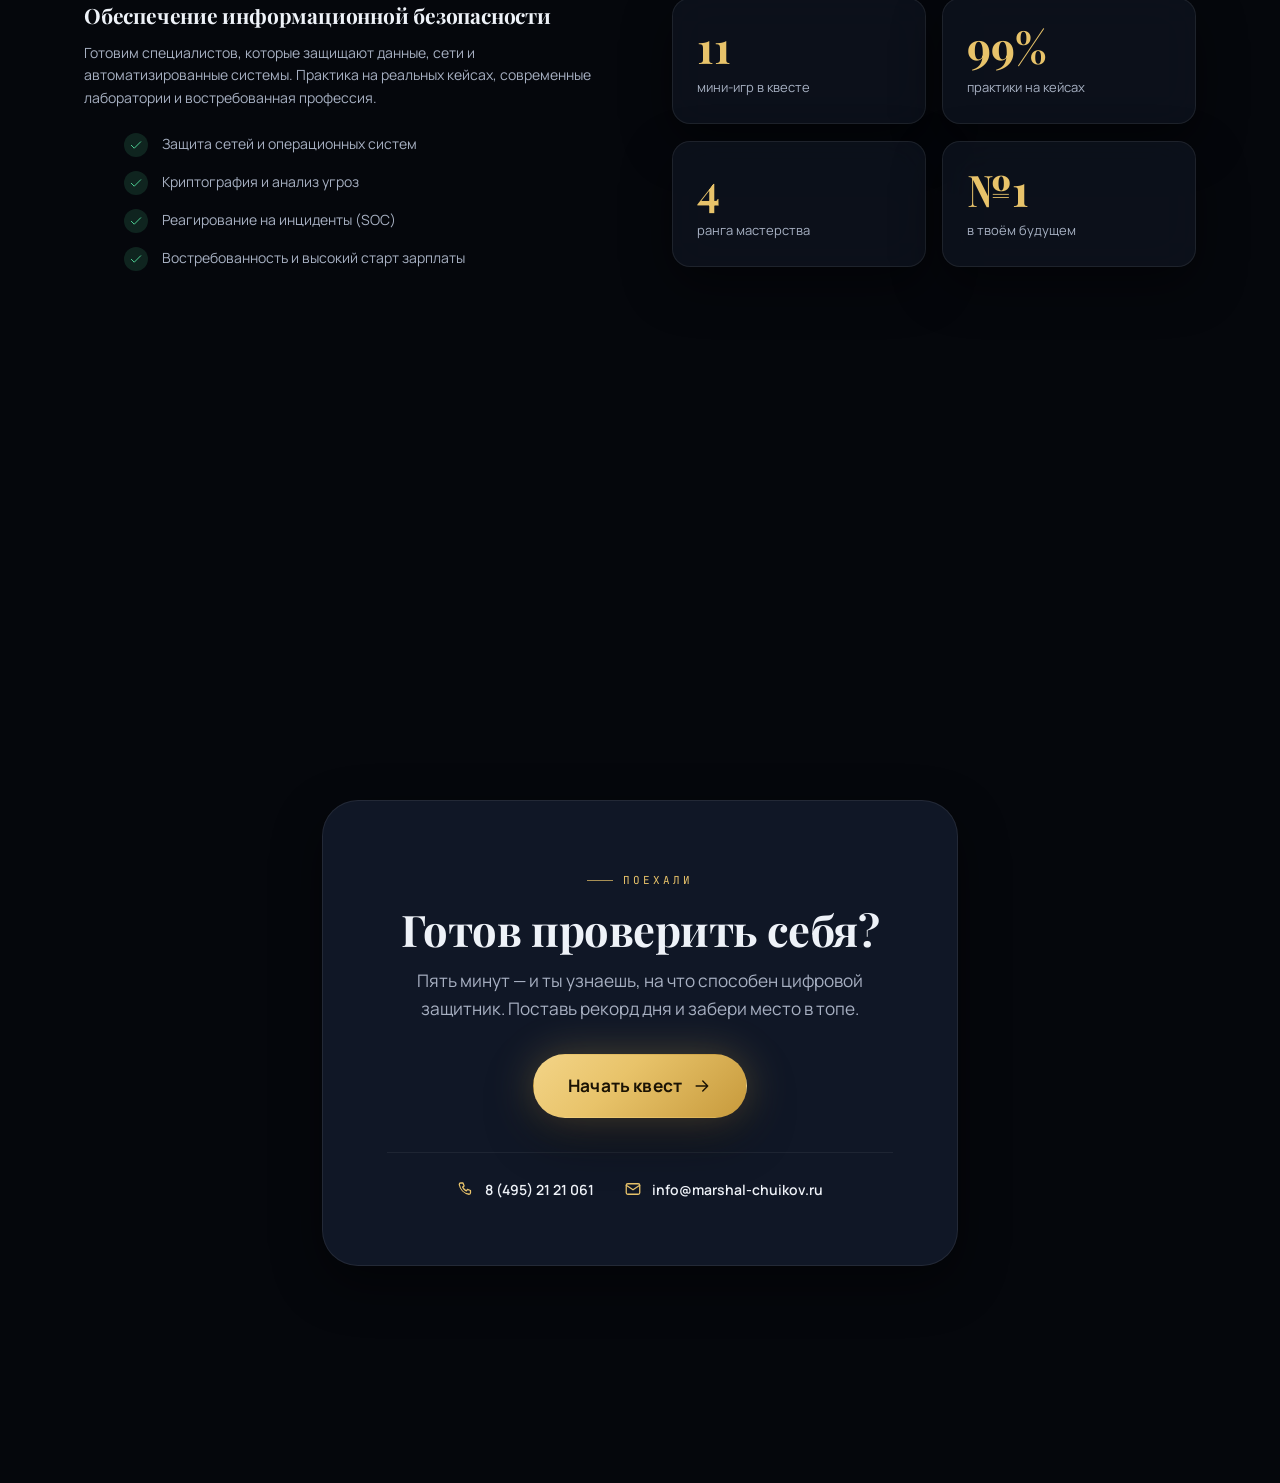
==== commit 006a851c: "Draw USB intro on canvas so animation always plays. Self-contained keyframe lerp; no dependency on c" ====
--- a/index.html
+++ b/index.html
@@ -18,9 +18,9 @@
     <link rel="stylesheet" href="css/base.css?v=11" />
     <link rel="stylesheet" href="css/landing.css?v=11" />
     <link rel="stylesheet" href="css/app.css?v=20" />
-    <link rel="stylesheet" href="css/games.css?v=28" />
+    <link rel="stylesheet" href="css/games.css?v=29" />
   </head>
-  <body data-build="28">
+  <body data-build="29">
     <!-- ===================== SPLASH ===================== -->
     <div id="splash">
       <div class="splash-inner">
@@ -462,7 +462,7 @@
     <script src="js/games/patches.js?v=17"></script>
     <script src="js/games/firewall.js?v=15"></script>
     <script src="js/games/usb-audio.js?v=28"></script>
-    <script src="js/games/attackmap.js?v=28"></script>
+    <script src="js/games/attackmap.js?v=29"></script>
     <script src="js/landing.js?v=11"></script>
     <script src="js/app.js?v=26"></script>
   </body>
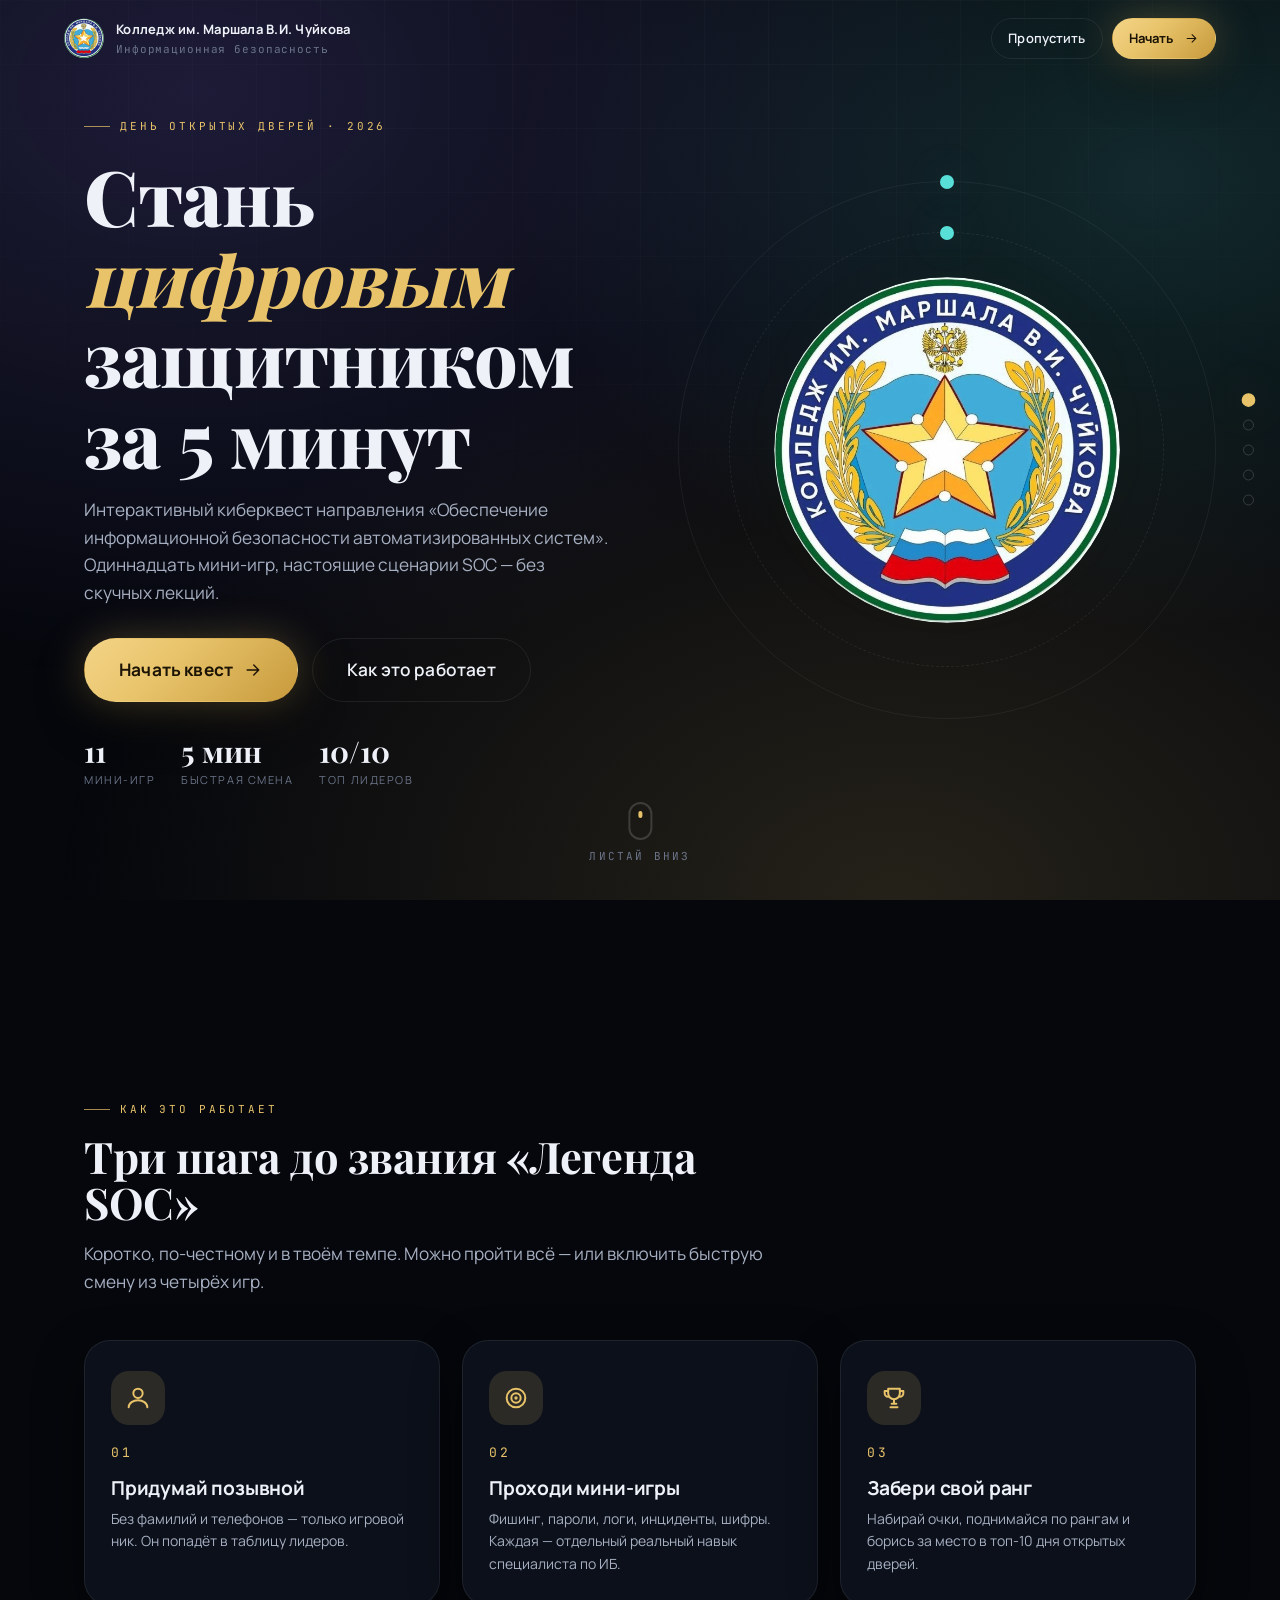
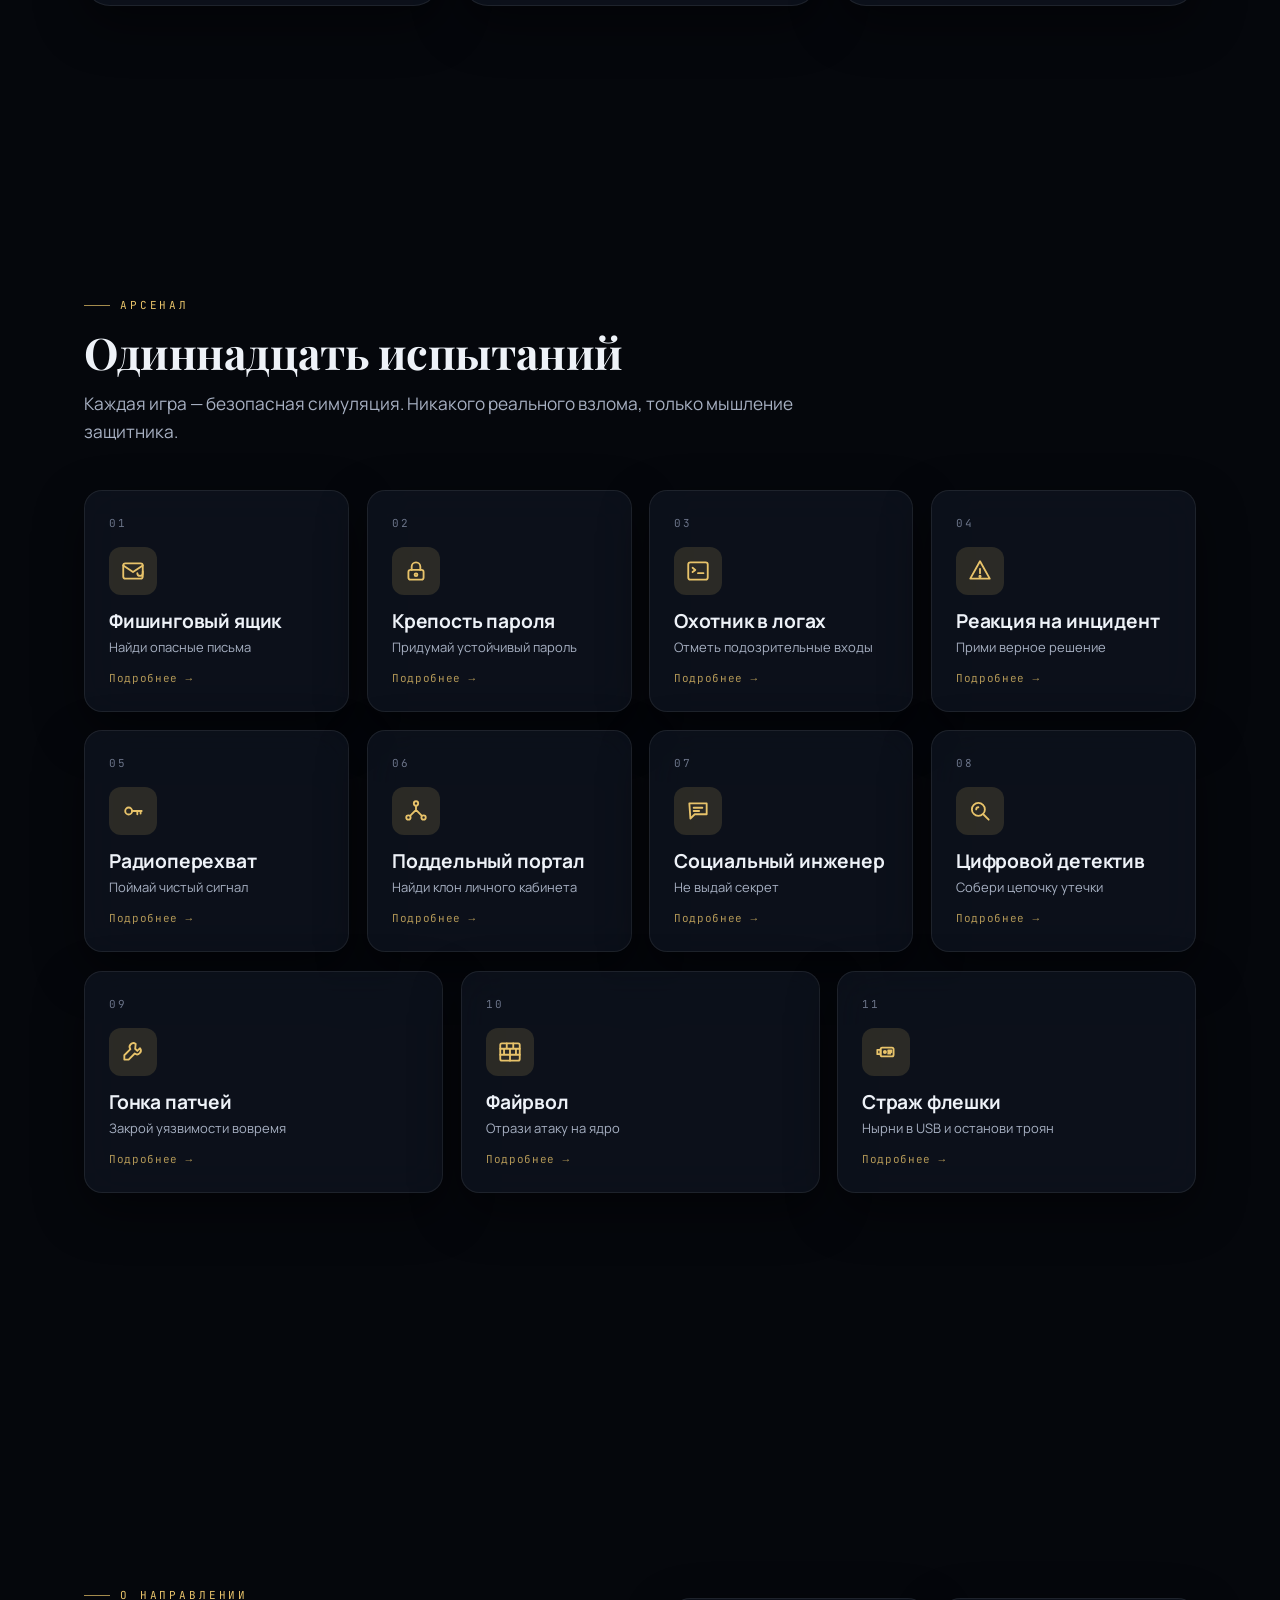
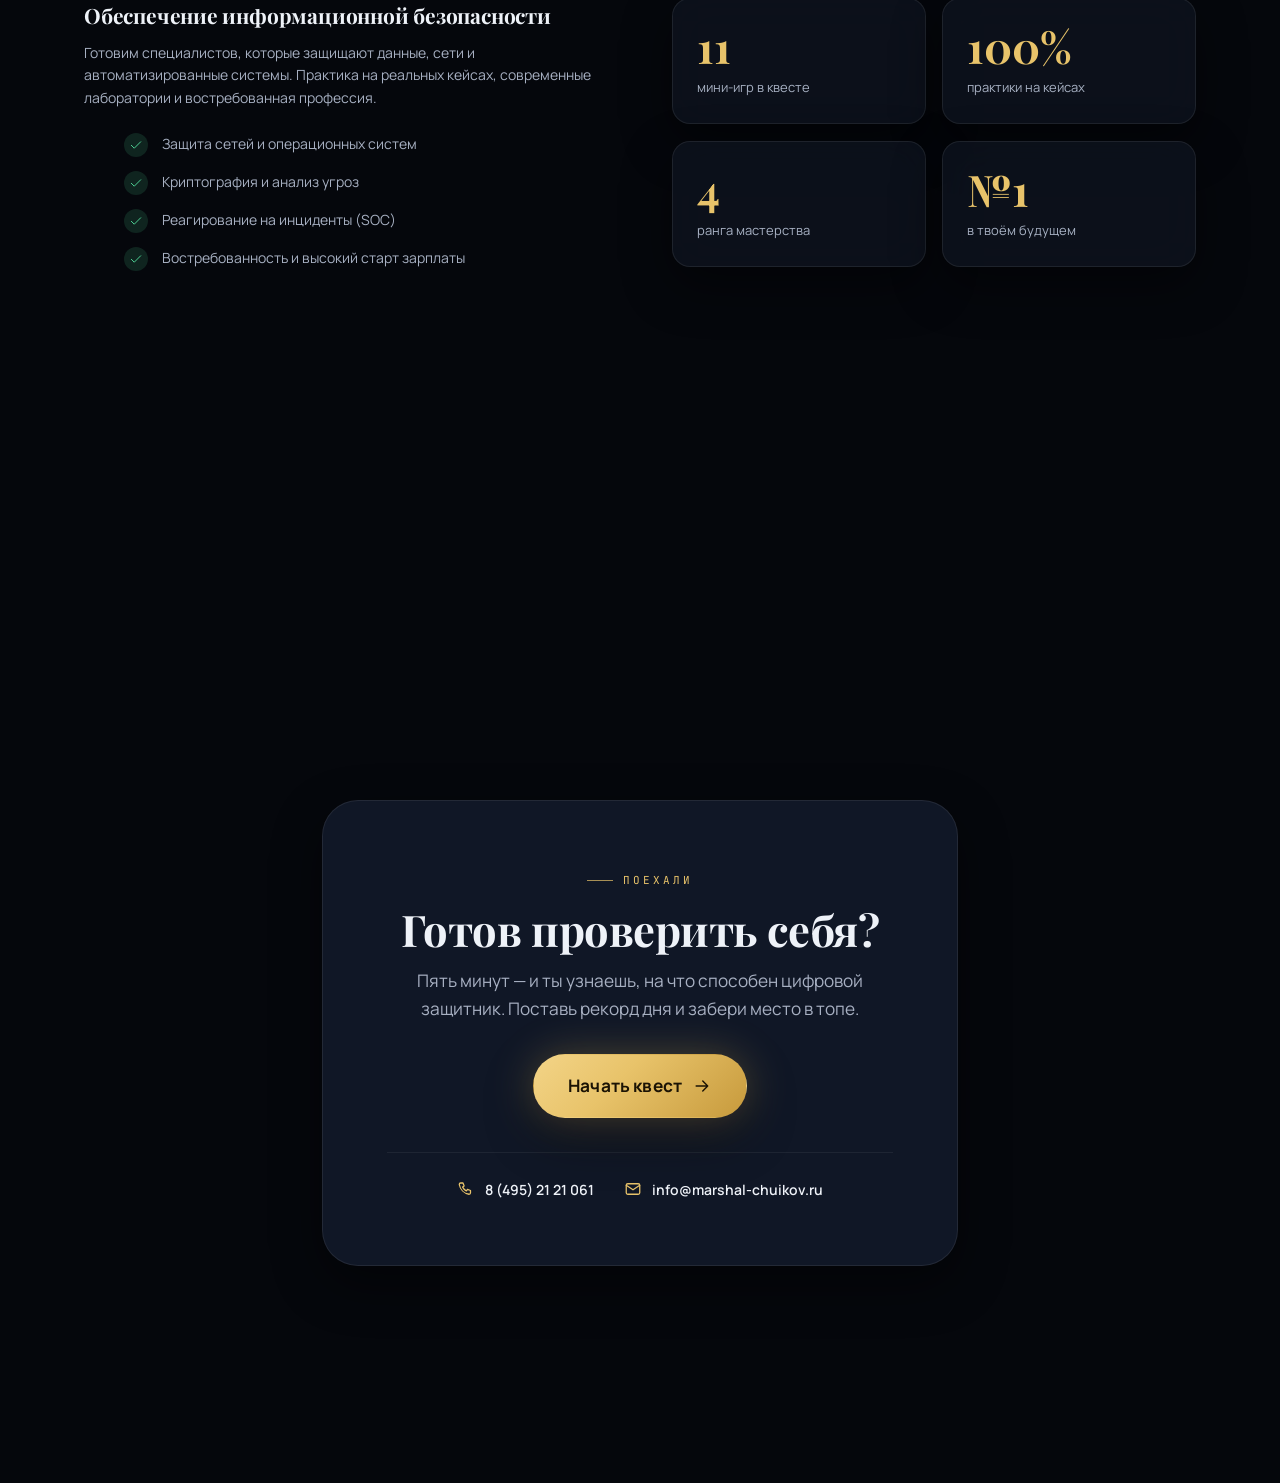
==== commit a5403729: "Remove USB intro; start platformer immediately. BGM starts on first input; cache bust v30.  Co-autho" ====
--- a/index.html
+++ b/index.html
@@ -20,7 +20,7 @@
     <link rel="stylesheet" href="css/app.css?v=20" />
     <link rel="stylesheet" href="css/games.css?v=29" />
   </head>
-  <body data-build="29">
+  <body data-build="30">
     <!-- ===================== SPLASH ===================== -->
     <div id="splash">
       <div class="splash-inner">
@@ -462,7 +462,7 @@
     <script src="js/games/patches.js?v=17"></script>
     <script src="js/games/firewall.js?v=15"></script>
     <script src="js/games/usb-audio.js?v=28"></script>
-    <script src="js/games/attackmap.js?v=29"></script>
+    <script src="js/games/attackmap.js?v=30"></script>
     <script src="js/landing.js?v=11"></script>
     <script src="js/app.js?v=26"></script>
   </body>
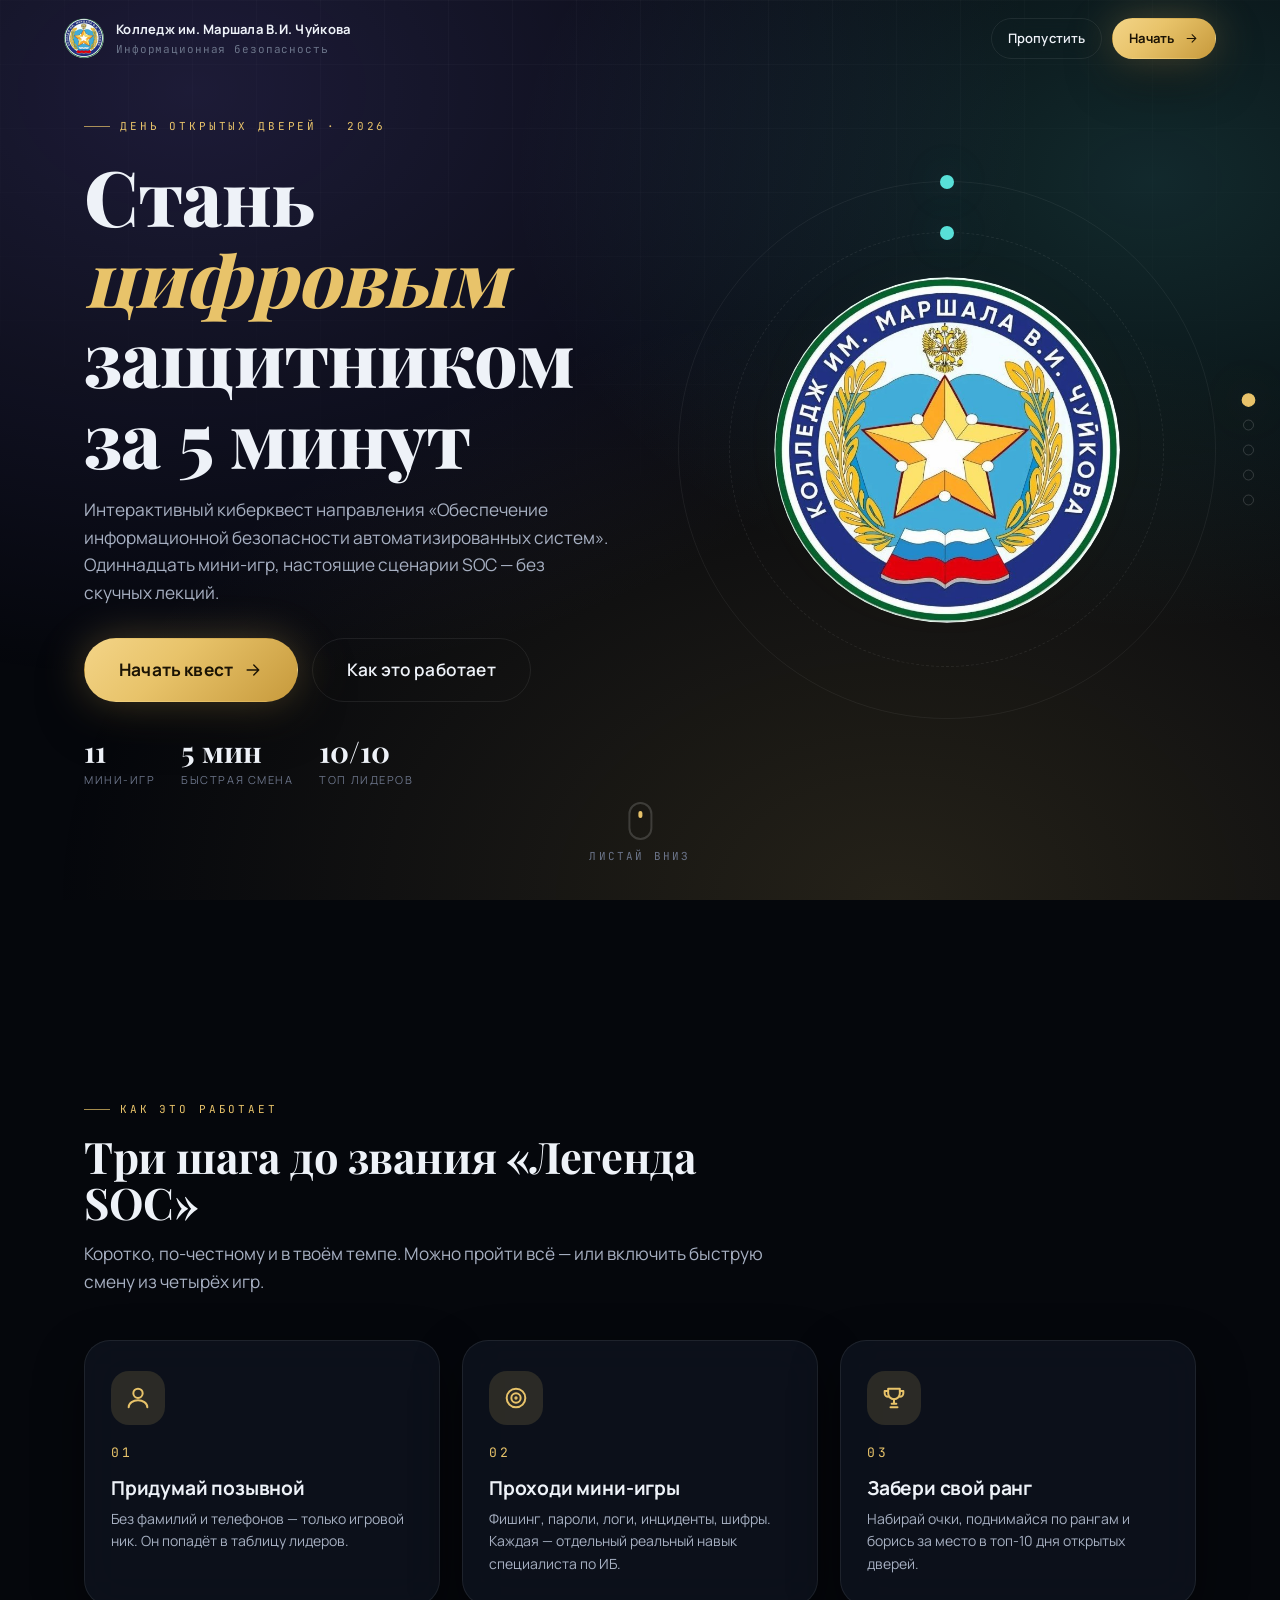
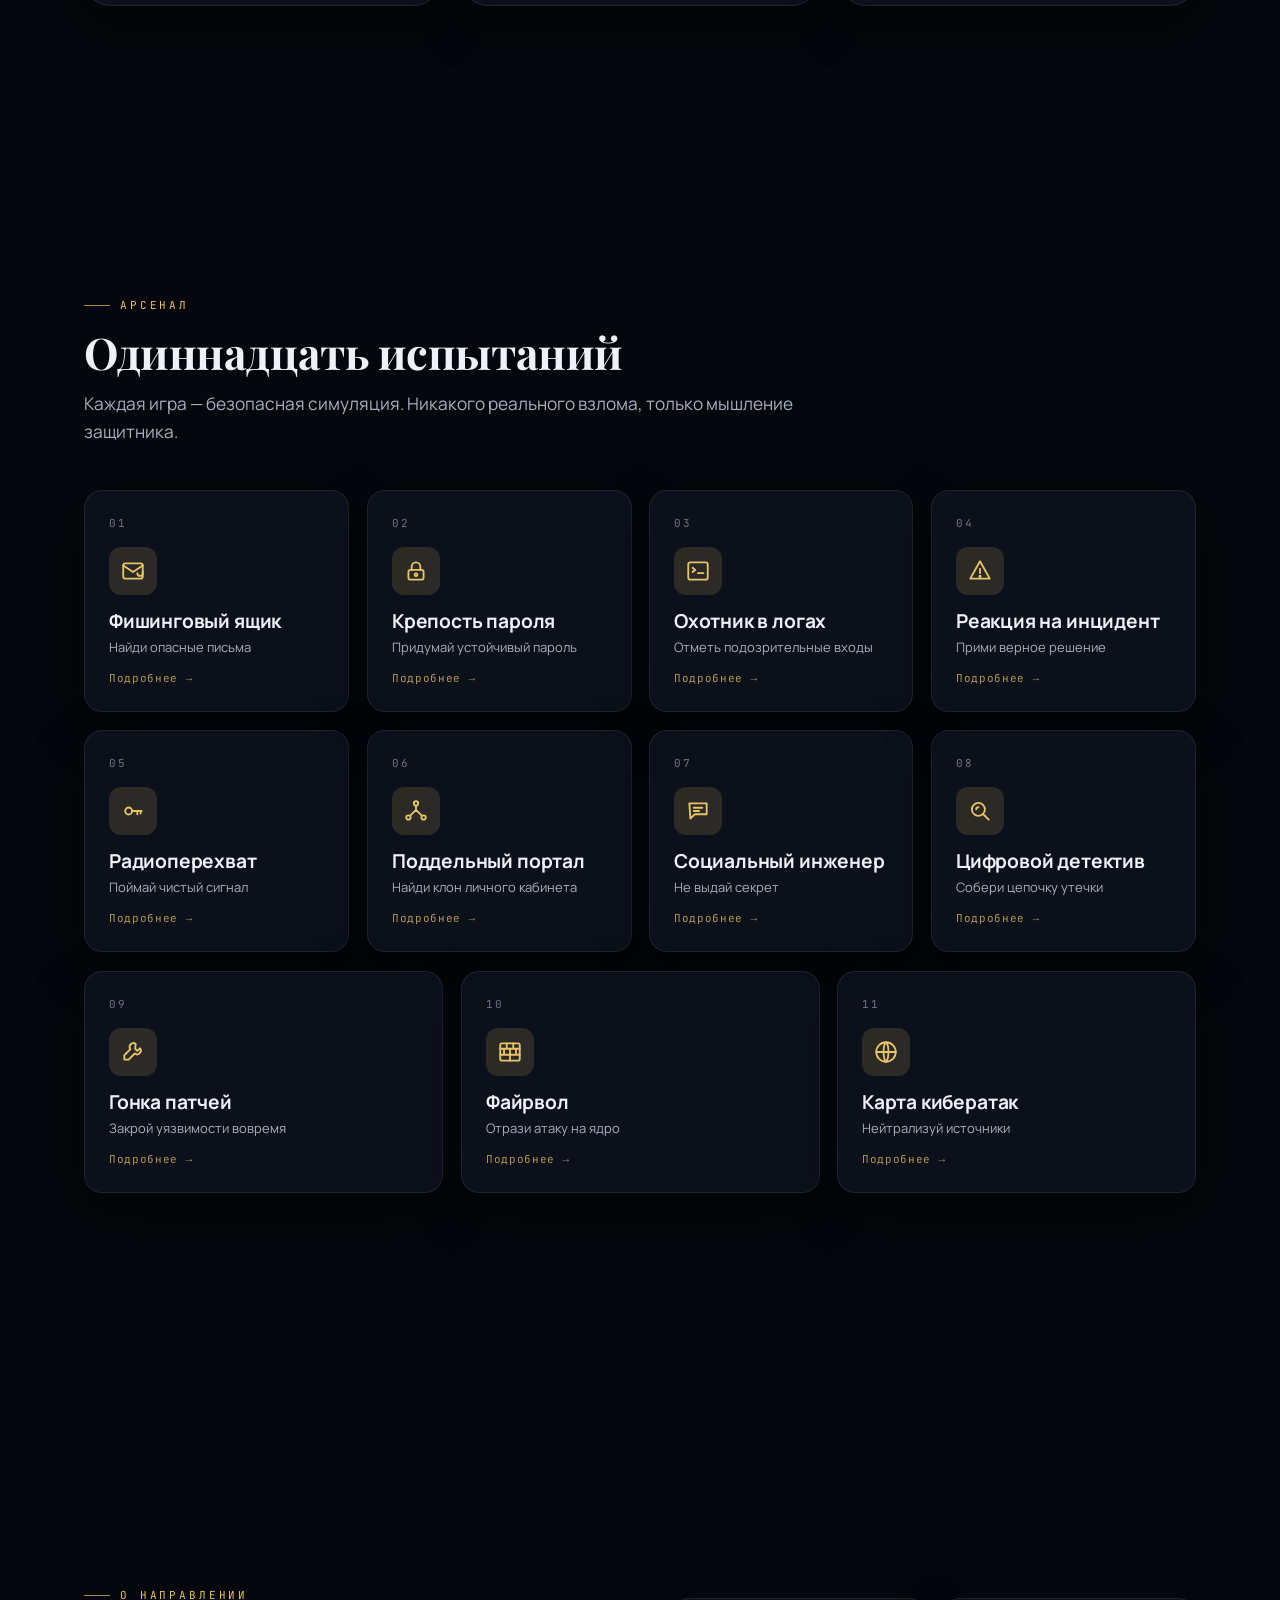
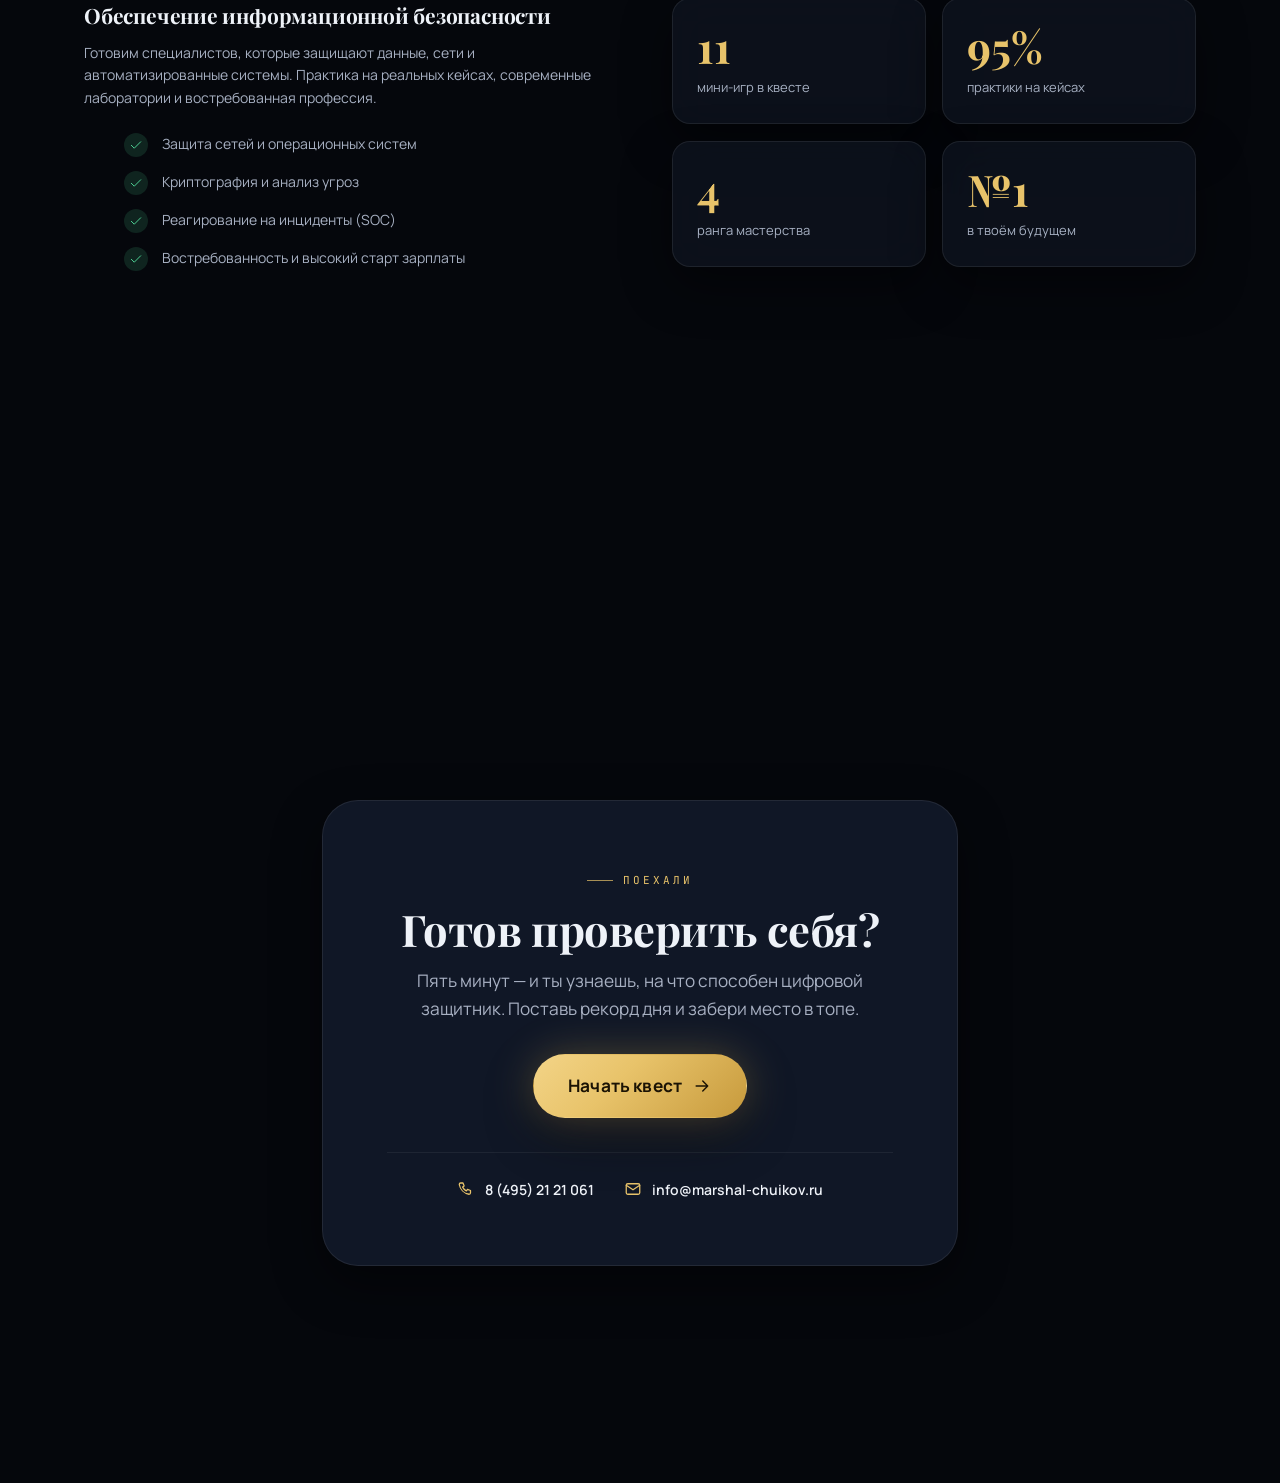
==== commit 546fcb8b: "Remove USB Sentinel and restore Карта кибератак. Backed out platformer, usb-audio, and USB CSS; game" ====
--- a/index.html
+++ b/index.html
@@ -18,9 +18,9 @@
     <link rel="stylesheet" href="css/base.css?v=11" />
     <link rel="stylesheet" href="css/landing.css?v=11" />
     <link rel="stylesheet" href="css/app.css?v=20" />
-    <link rel="stylesheet" href="css/games.css?v=29" />
+    <link rel="stylesheet" href="css/games.css?v=31" />
   </head>
-  <body data-build="30">
+  <body data-build="31">
     <!-- ===================== SPLASH ===================== -->
     <div id="splash">
       <div class="splash-inner">
@@ -440,12 +440,12 @@
     </div>
 
     <!-- ===================== СКРИПТЫ ===================== -->
-    <script src="js/config.js?v=26"></script>
+    <script src="js/config.js?v=31"></script>
     <script src="js/cloud-config.js?v=11"></script>
     <script src="assets/vendor/supabase.js?v=11"></script>
     <script src="js/guard.js?v=18"></script>
     <script src="js/cloud.js?v=19"></script>
-    <script src="js/icons.js?v=26"></script>
+    <script src="js/icons.js?v=31"></script>
     <script src="js/storage.js?v=17"></script>
     <script src="js/motion.js?v=11"></script>
     <script src="js/games/engine.js?v=19"></script>
@@ -461,8 +461,7 @@
     <script src="js/games/detective.js?v=11"></script>
     <script src="js/games/patches.js?v=17"></script>
     <script src="js/games/firewall.js?v=15"></script>
-    <script src="js/games/usb-audio.js?v=28"></script>
-    <script src="js/games/attackmap.js?v=30"></script>
+    <script src="js/games/attackmap.js?v=31"></script>
     <script src="js/landing.js?v=11"></script>
     <script src="js/app.js?v=26"></script>
   </body>
--- a/css/games.css
+++ b/css/games.css
@@ -2438,502 +2438,3 @@
   }
 }
 
-/* ========== USB Sentinel — минималистичное интро + HUD ========== */
-.usb-wrap {
-  --usb-ease: cubic-bezier(0.4, 0, 0.2, 1);
-  --usb-ink: #1c2430;
-  --usb-paper: #f3f0e8;
-  --usb-sky: #d9e2ea;
-  --usb-gold: #c9a227;
-  --usb-mute: #8b93a0;
-  --usb-hand: #e8c4a8;
-  position: relative;
-  display: flex;
-  flex-direction: column;
-  gap: 10px;
-  min-height: 420px;
-}
-.usb-intro {
-  position: relative;
-  overflow: hidden;
-  border-radius: 16px;
-  border: 1px solid #ddd6c8;
-  background: var(--usb-paper);
-  min-height: 420px;
-  aspect-ratio: 16 / 9;
-  max-height: 520px;
-}
-.usb-skip {
-  position: absolute;
-  top: 12px;
-  right: 12px;
-  z-index: 30;
-  padding: 8px 14px;
-  border-radius: 999px;
-  border: 1px solid #cfc7b8;
-  background: #fff;
-  color: var(--usb-ink);
-  font: 600 13px Manrope, sans-serif;
-  cursor: pointer;
-}
-.usb-skip:hover {
-  border-color: var(--usb-gold);
-}
-.usb-stage {
-  position: absolute;
-  inset: 0;
-}
-.usb-sky,
-.usb-floor,
-.usb-desk {
-  position: absolute;
-  inset: 0;
-  transition: opacity 0.9s var(--usb-ease);
-  pointer-events: none;
-}
-.usb-sky {
-  background: var(--usb-sky);
-}
-.usb-floor {
-  top: 62%;
-  background: #c5c0b4;
-}
-.usb-desk {
-  opacity: 0;
-  background: #ebe6dc;
-}
-.usb-desk::after {
-  content: "";
-  position: absolute;
-  left: 0;
-  right: 0;
-  top: 58%;
-  bottom: 0;
-  background: #d8d0c2;
-}
-
-/* Флешка */
-.usb-drive {
-  position: absolute;
-  left: 46%;
-  top: 64%;
-  display: flex;
-  align-items: center;
-  transform: translate(-50%, -50%) rotate(-12deg);
-  transition:
-    left 1.05s var(--usb-ease),
-    top 1.05s var(--usb-ease),
-    transform 1.05s var(--usb-ease),
-    opacity 0.7s var(--usb-ease);
-  z-index: 5;
-}
-.usb-drive-tip {
-  width: 18px;
-  height: 22px;
-  background: #6e8799;
-  border-radius: 2px 0 0 2px;
-}
-.usb-drive-body {
-  width: 88px;
-  height: 34px;
-  background: var(--usb-gold);
-  border-radius: 0 5px 5px 0;
-  display: grid;
-  place-items: center;
-}
-.usb-drive-body span {
-  font: 700 8px JetBrains Mono, monospace;
-  color: #1c2430;
-  white-space: nowrap;
-}
-
-/* Рука — простые прямоугольники */
-.usb-hand {
-  position: absolute;
-  left: 58%;
-  top: -28%;
-  width: 70px;
-  height: 120px;
-  opacity: 0;
-  transform: translate(-50%, 0);
-  transition:
-    top 1.05s var(--usb-ease),
-    left 1.05s var(--usb-ease),
-    opacity 0.55s var(--usb-ease),
-    transform 1.05s var(--usb-ease);
-  z-index: 6;
-  pointer-events: none;
-}
-.usb-palm {
-  position: absolute;
-  left: 10px;
-  top: 48px;
-  width: 50px;
-  height: 58px;
-  background: var(--usb-hand);
-  border-radius: 10px;
-}
-.usb-finger {
-  position: absolute;
-  top: 18px;
-  width: 12px;
-  height: 40px;
-  background: var(--usb-hand);
-  border-radius: 8px;
-}
-.usb-finger.f1 {
-  left: 14px;
-}
-.usb-finger.f2 {
-  left: 30px;
-  top: 12px;
-  height: 46px;
-}
-.usb-finger.f3 {
-  left: 46px;
-}
-
-/* Ноутбук */
-.usb-laptop {
-  position: absolute;
-  left: 50%;
-  top: 46%;
-  width: 280px;
-  height: 170px;
-  transform: translate(-50%, -50%);
-  opacity: 0;
-  transition: opacity 0.9s var(--usb-ease);
-  z-index: 4;
-  pointer-events: none;
-}
-.usb-screen-bezel {
-  height: 130px;
-  background: #2a3140;
-  border-radius: 8px 8px 0 0;
-  padding: 10px;
-  opacity: 0;
-  transform: translateY(8px);
-  transition:
-    opacity 0.7s var(--usb-ease),
-    transform 0.7s var(--usb-ease);
-}
-.usb-laptop-base {
-  height: 40px;
-  background: #b7b1a6;
-  border-radius: 0 0 6px 6px;
-  position: relative;
-}
-.usb-slot {
-  position: absolute;
-  right: 28px;
-  top: 12px;
-  width: 26px;
-  height: 14px;
-  background: #1c2430;
-  border-radius: 2px;
-}
-.usb-dialog {
-  background: #fff;
-  color: var(--usb-ink);
-  border-radius: 8px;
-  padding: 14px 16px;
-  border: 1px solid #e2ddd3;
-}
-.usb-dialog-h {
-  font: 700 15px Manrope, sans-serif;
-  margin-bottom: 4px;
-}
-.usb-dialog-p {
-  font-size: 12px;
-  color: var(--usb-mute);
-  margin-bottom: 12px;
-}
-.usb-avbtn {
-  pointer-events: auto;
-  padding: 9px 14px;
-  border: none;
-  border-radius: 8px;
-  background: var(--usb-gold);
-  color: #1c2430;
-  font: 700 13px Manrope, sans-serif;
-  cursor: pointer;
-  transition: transform 0.2s var(--usb-ease), box-shadow 0.35s var(--usb-ease);
-}
-.usb-avbtn:hover {
-  transform: translateY(-1px);
-}
-
-.usb-titlecard {
-  position: absolute;
-  inset: 0;
-  display: grid;
-  place-content: center;
-  text-align: center;
-  gap: 10px;
-  background: var(--usb-paper);
-  opacity: 0;
-  pointer-events: none;
-  z-index: 12;
-  transition: opacity 0.8s var(--usb-ease);
-}
-.usb-titlecard span {
-  font: 750 22px Manrope, sans-serif;
-  color: var(--usb-ink);
-  letter-spacing: 0.04em;
-}
-.usb-titlecard i {
-  font: 600 13px JetBrains Mono, monospace;
-  color: var(--usb-gold);
-  font-style: normal;
-}
-.usb-caption {
-  position: absolute;
-  left: 16px;
-  bottom: 14px;
-  z-index: 20;
-  font: 600 13px Manrope, sans-serif;
-  color: var(--usb-ink);
-  background: rgba(255, 255, 255, 0.88);
-  border: 1px solid #ddd6c8;
-  border-radius: 999px;
-  padding: 6px 12px;
-  transition: opacity 0.35s var(--usb-ease);
-}
-
-/* ---- фазы ---- */
-.usb-stage[data-phase="1"] .usb-hand {
-  opacity: 1;
-  top: 42%;
-}
-.usb-stage[data-phase="2"] .usb-hand {
-  opacity: 1;
-  top: 52%;
-  left: 50%;
-}
-.usb-stage[data-phase="2"] .usb-drive {
-  top: 60%;
-  transform: translate(-50%, -50%) rotate(-6deg) scale(1.04);
-}
-.usb-stage[data-phase="3"] .usb-hand {
-  opacity: 1;
-  top: 38%;
-  left: 50%;
-}
-.usb-stage[data-phase="3"] .usb-drive {
-  top: 46%;
-  left: 48%;
-  transform: translate(-50%, -50%) rotate(0deg);
-}
-
-/* дом */
-.usb-stage[data-phase="4"] .usb-sky,
-.usb-stage[data-phase="5"] .usb-sky,
-.usb-stage[data-phase="6"] .usb-sky,
-.usb-stage[data-phase="7"] .usb-sky,
-.usb-stage[data-phase="8"] .usb-sky,
-.usb-stage[data-phase="4"] .usb-floor,
-.usb-stage[data-phase="5"] .usb-floor,
-.usb-stage[data-phase="6"] .usb-floor,
-.usb-stage[data-phase="7"] .usb-floor,
-.usb-stage[data-phase="8"] .usb-floor {
-  opacity: 0;
-}
-.usb-stage[data-phase="4"] .usb-desk,
-.usb-stage[data-phase="5"] .usb-desk,
-.usb-stage[data-phase="6"] .usb-desk,
-.usb-stage[data-phase="7"] .usb-desk,
-.usb-stage[data-phase="8"] .usb-desk {
-  opacity: 1;
-}
-.usb-stage[data-phase="4"] .usb-laptop,
-.usb-stage[data-phase="5"] .usb-laptop,
-.usb-stage[data-phase="6"] .usb-laptop,
-.usb-stage[data-phase="7"] .usb-laptop,
-.usb-stage[data-phase="8"] .usb-laptop {
-  opacity: 1;
-}
-.usb-stage[data-phase="4"] .usb-hand {
-  opacity: 1;
-  top: 40%;
-  left: 34%;
-}
-.usb-stage[data-phase="4"] .usb-drive {
-  top: 48%;
-  left: 34%;
-  transform: translate(-50%, -50%) rotate(0);
-}
-
-.usb-stage[data-phase="5"] .usb-hand {
-  opacity: 1;
-  top: 54%;
-  left: 58%;
-}
-.usb-stage[data-phase="5"] .usb-drive {
-  top: 58%;
-  left: 58%;
-  transform: translate(-50%, -50%) rotate(0) scale(0.92);
-}
-
-.usb-stage[data-phase="6"] .usb-hand {
-  opacity: 0.35;
-  top: 54%;
-  left: 62%;
-}
-.usb-stage[data-phase="6"] .usb-drive {
-  top: 61%;
-  left: 66%;
-  transform: translate(-50%, -50%) rotate(0) scale(0.82);
-}
-
-.usb-stage[data-phase="7"] .usb-hand,
-.usb-stage[data-phase="8"] .usb-hand {
-  opacity: 0;
-}
-.usb-stage[data-phase="7"] .usb-drive,
-.usb-stage[data-phase="8"] .usb-drive {
-  top: 61%;
-  left: 66%;
-  transform: translate(-50%, -50%) scale(0.82);
-  opacity: 0.9;
-}
-.usb-stage[data-phase="7"] .usb-screen-bezel,
-.usb-stage[data-phase="8"] .usb-screen-bezel {
-  opacity: 1;
-  transform: translateY(0);
-}
-.usb-stage[data-phase="8"] .usb-avbtn {
-  box-shadow: 0 0 0 3px rgba(201, 162, 39, 0.35);
-}
-
-.usb-stage[data-phase="9"] .usb-sky,
-.usb-stage[data-phase="9"] .usb-floor,
-.usb-stage[data-phase="9"] .usb-desk,
-.usb-stage[data-phase="9"] .usb-laptop,
-.usb-stage[data-phase="9"] .usb-drive,
-.usb-stage[data-phase="9"] .usb-hand,
-.usb-stage[data-phase="9"] .usb-caption {
-  opacity: 0;
-}
-.usb-stage[data-phase="9"] .usb-titlecard {
-  opacity: 1;
-}
-
-.usb-game {
-  position: relative;
-  display: flex;
-  flex-direction: column;
-  gap: 8px;
-}
-.usb-hud {
-  display: flex;
-  flex-wrap: wrap;
-  align-items: center;
-  gap: 10px 14px;
-  padding: 8px 12px;
-  border-radius: 12px;
-  background: #fff;
-  border: 1px solid #ddd6c8;
-  font: 600 12px JetBrains Mono, monospace;
-  color: var(--usb-mute);
-}
-.usb-hud b {
-  color: var(--usb-ink);
-  font-weight: 700;
-}
-.usb-mute {
-  margin-left: auto;
-  width: 36px;
-  height: 32px;
-  border-radius: 8px;
-  border: 1px solid #cfc7b8;
-  background: #fff;
-  color: var(--usb-ink);
-  cursor: pointer;
-  font-size: 16px;
-}
-.usb-mute.is-off {
-  opacity: 0.45;
-}
-#usbCanvas {
-  width: 100%;
-  height: auto;
-  max-height: min(52vh, 480px);
-  display: block;
-  border-radius: 14px;
-  border: 1px solid #ddd6c8;
-  background: #1c2430;
-  touch-action: none;
-}
-.usb-toast {
-  position: absolute;
-  left: 50%;
-  top: 56px;
-  transform: translateX(-50%);
-  z-index: 5;
-  padding: 8px 14px;
-  border-radius: 10px;
-  background: #fff;
-  border: 1px solid #ddd6c8;
-  color: var(--usb-ink);
-  font: 700 13px Manrope, sans-serif;
-  pointer-events: none;
-  animation: usbToastIn 0.25s var(--usb-ease);
-}
-.usb-toast.bad {
-  border-color: #e07070;
-  color: #b33;
-}
-.usb-toast.ok {
-  border-color: #6aaa7b;
-  color: #2f6b3c;
-}
-@keyframes usbToastIn {
-  from {
-    opacity: 0;
-    transform: translate(-50%, -6px);
-  }
-  to {
-    opacity: 1;
-    transform: translate(-50%, 0);
-  }
-}
-.usb-touch {
-  display: none;
-  grid-template-columns: repeat(5, 1fr);
-  gap: 8px;
-}
-.usb-touch button {
-  min-height: 52px;
-  border-radius: 12px;
-  border: 1px solid #ddd6c8;
-  background: #fff;
-  color: var(--usb-ink);
-  font-size: 20px;
-  cursor: pointer;
-  user-select: none;
-  -webkit-user-select: none;
-  touch-action: manipulation;
-}
-.usb-touch button:active {
-  background: #f3f0e8;
-  border-color: var(--usb-gold);
-}
-@media (hover: none), (max-width: 820px) {
-  .usb-touch {
-    display: grid;
-  }
-  .usb-intro {
-    min-height: 280px;
-  }
-  .usb-titlecard span {
-    font-size: 17px;
-  }
-  .usb-hud {
-    font-size: 11px;
-    gap: 8px;
-  }
-  .usb-laptop {
-    width: 220px;
-    height: 140px;
-  }
-}
